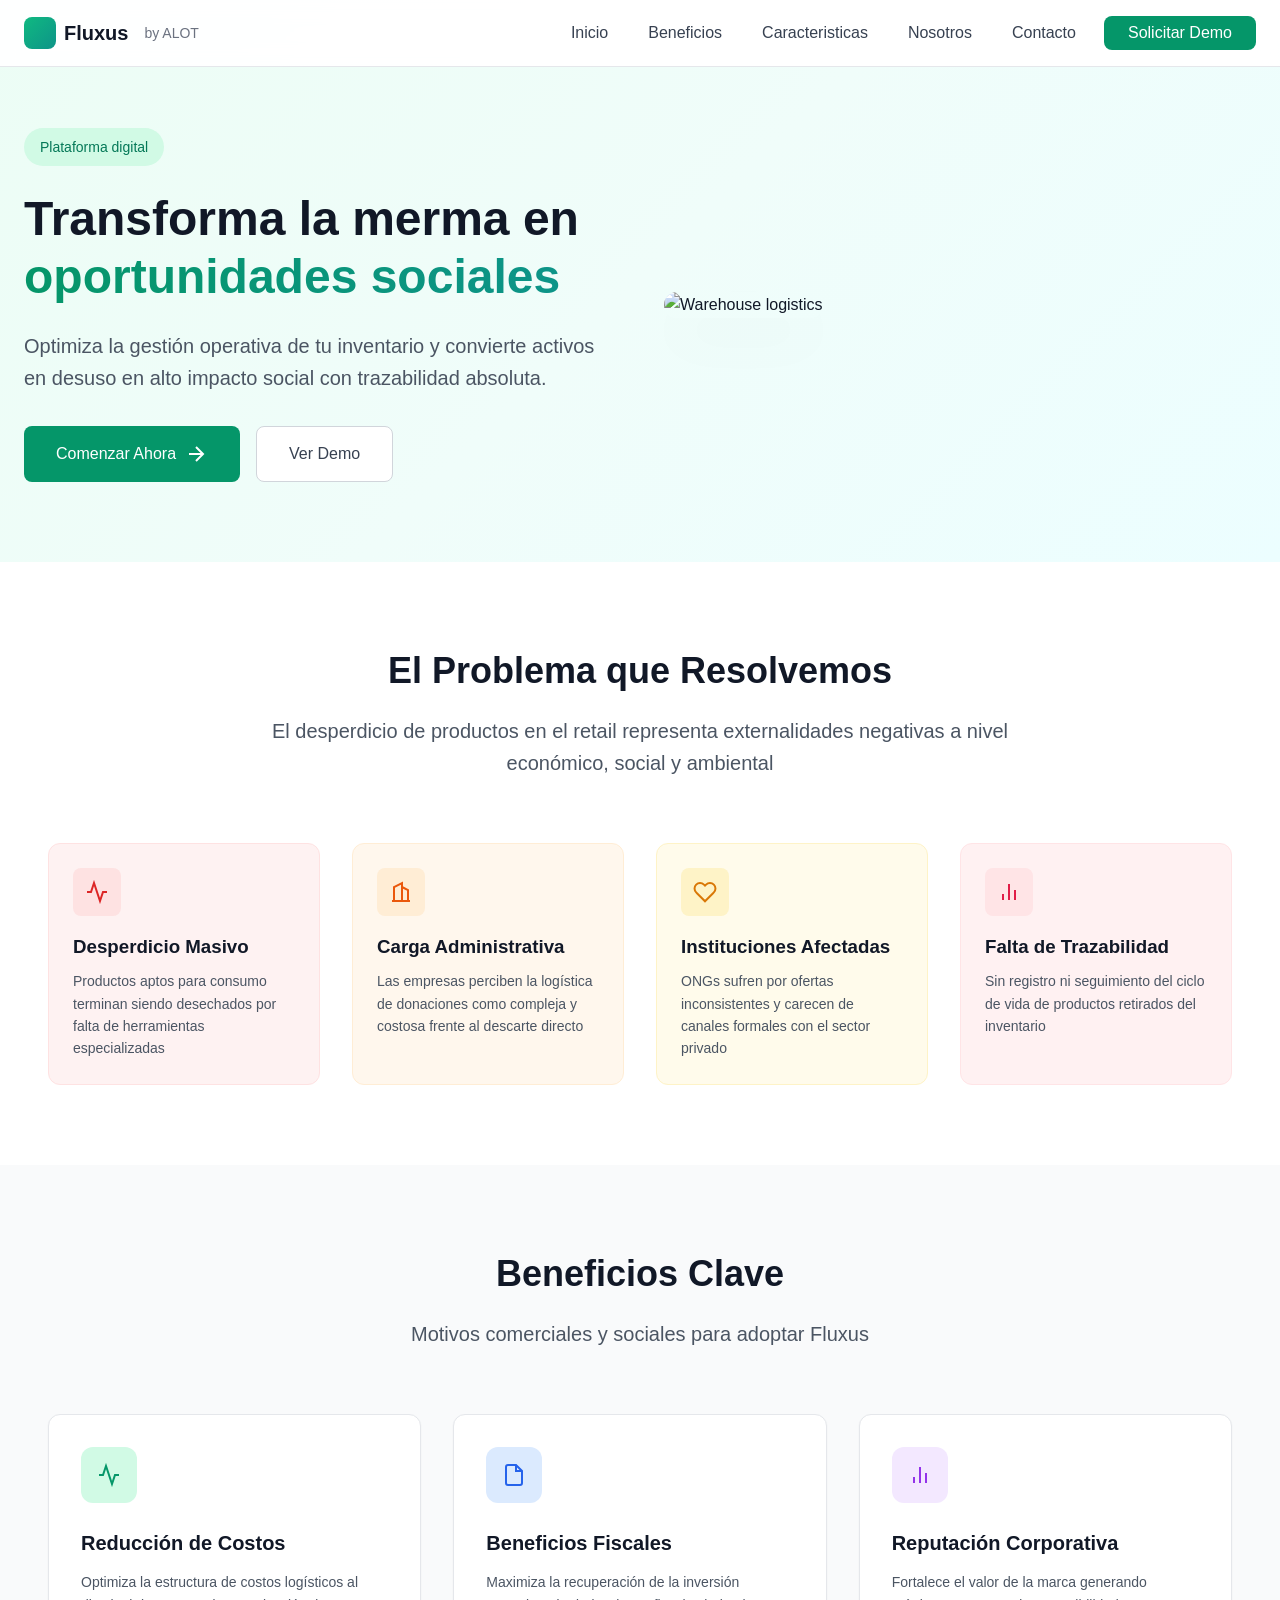
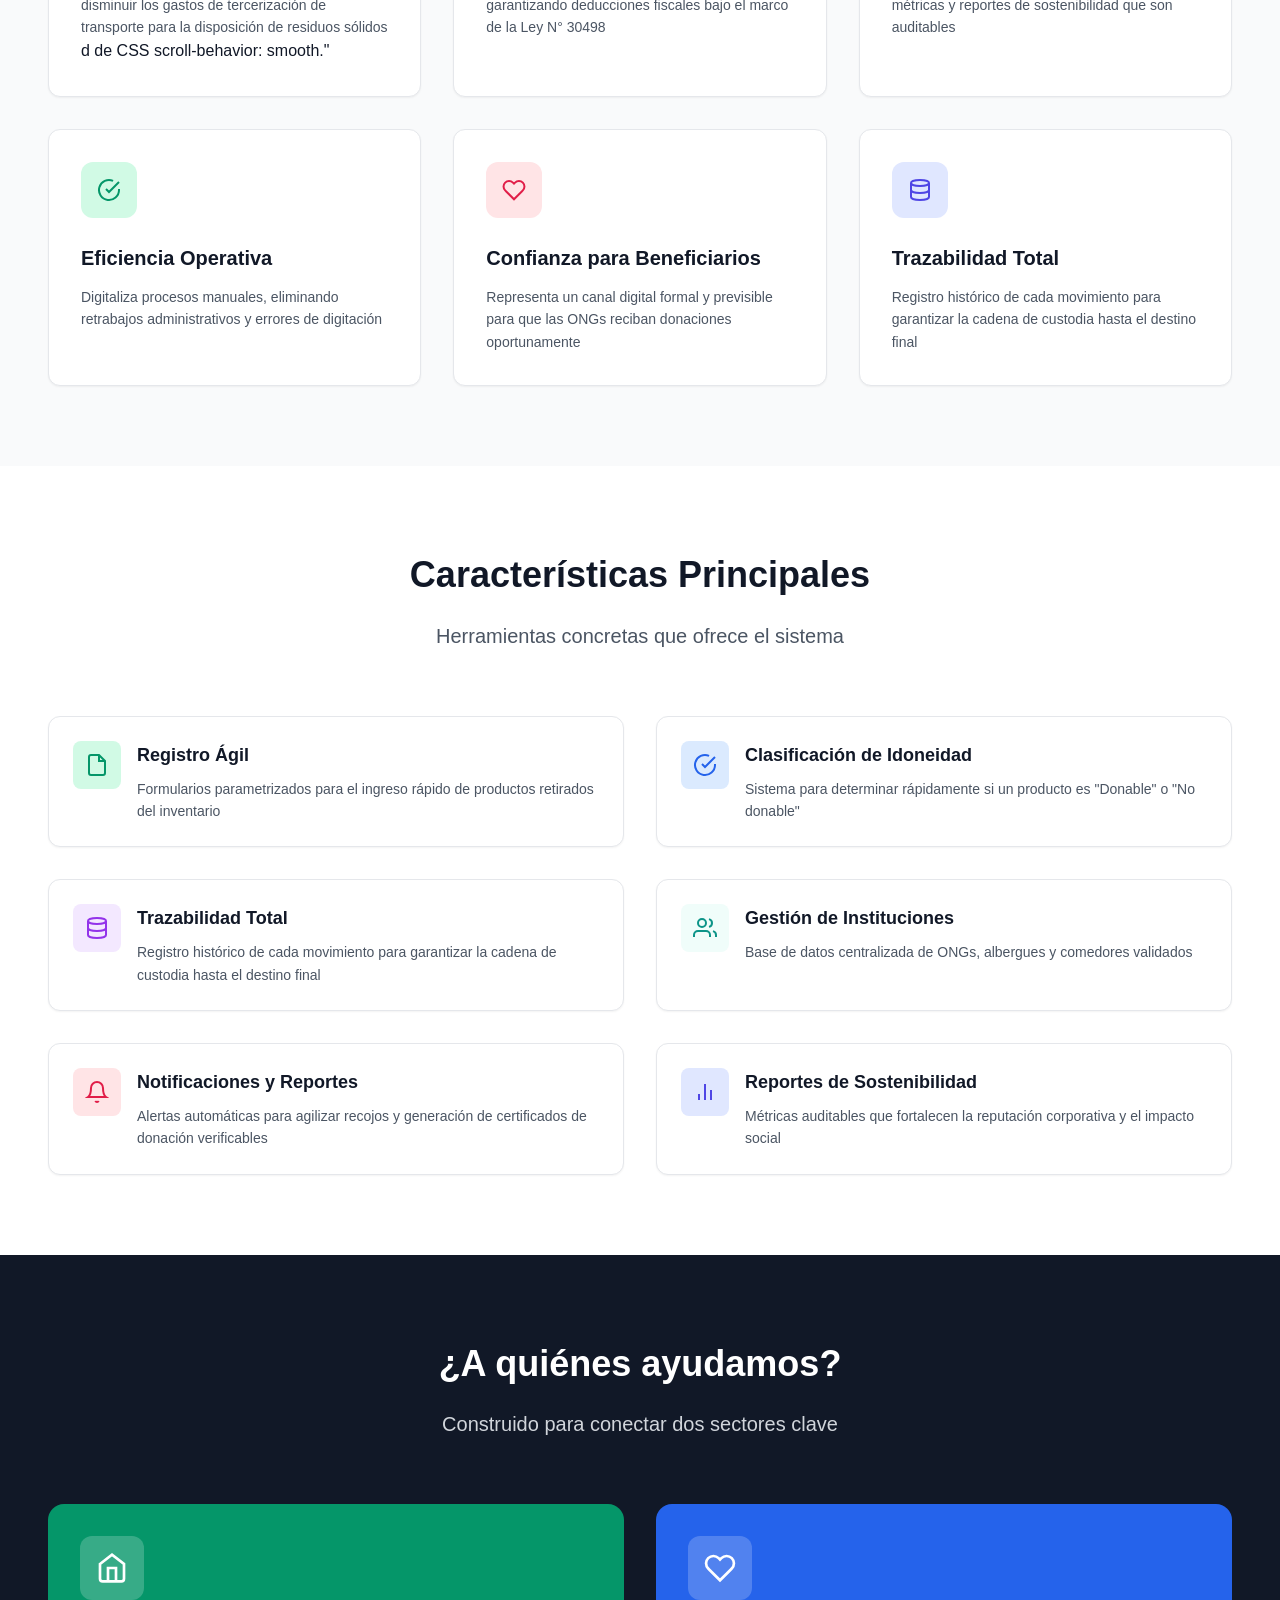
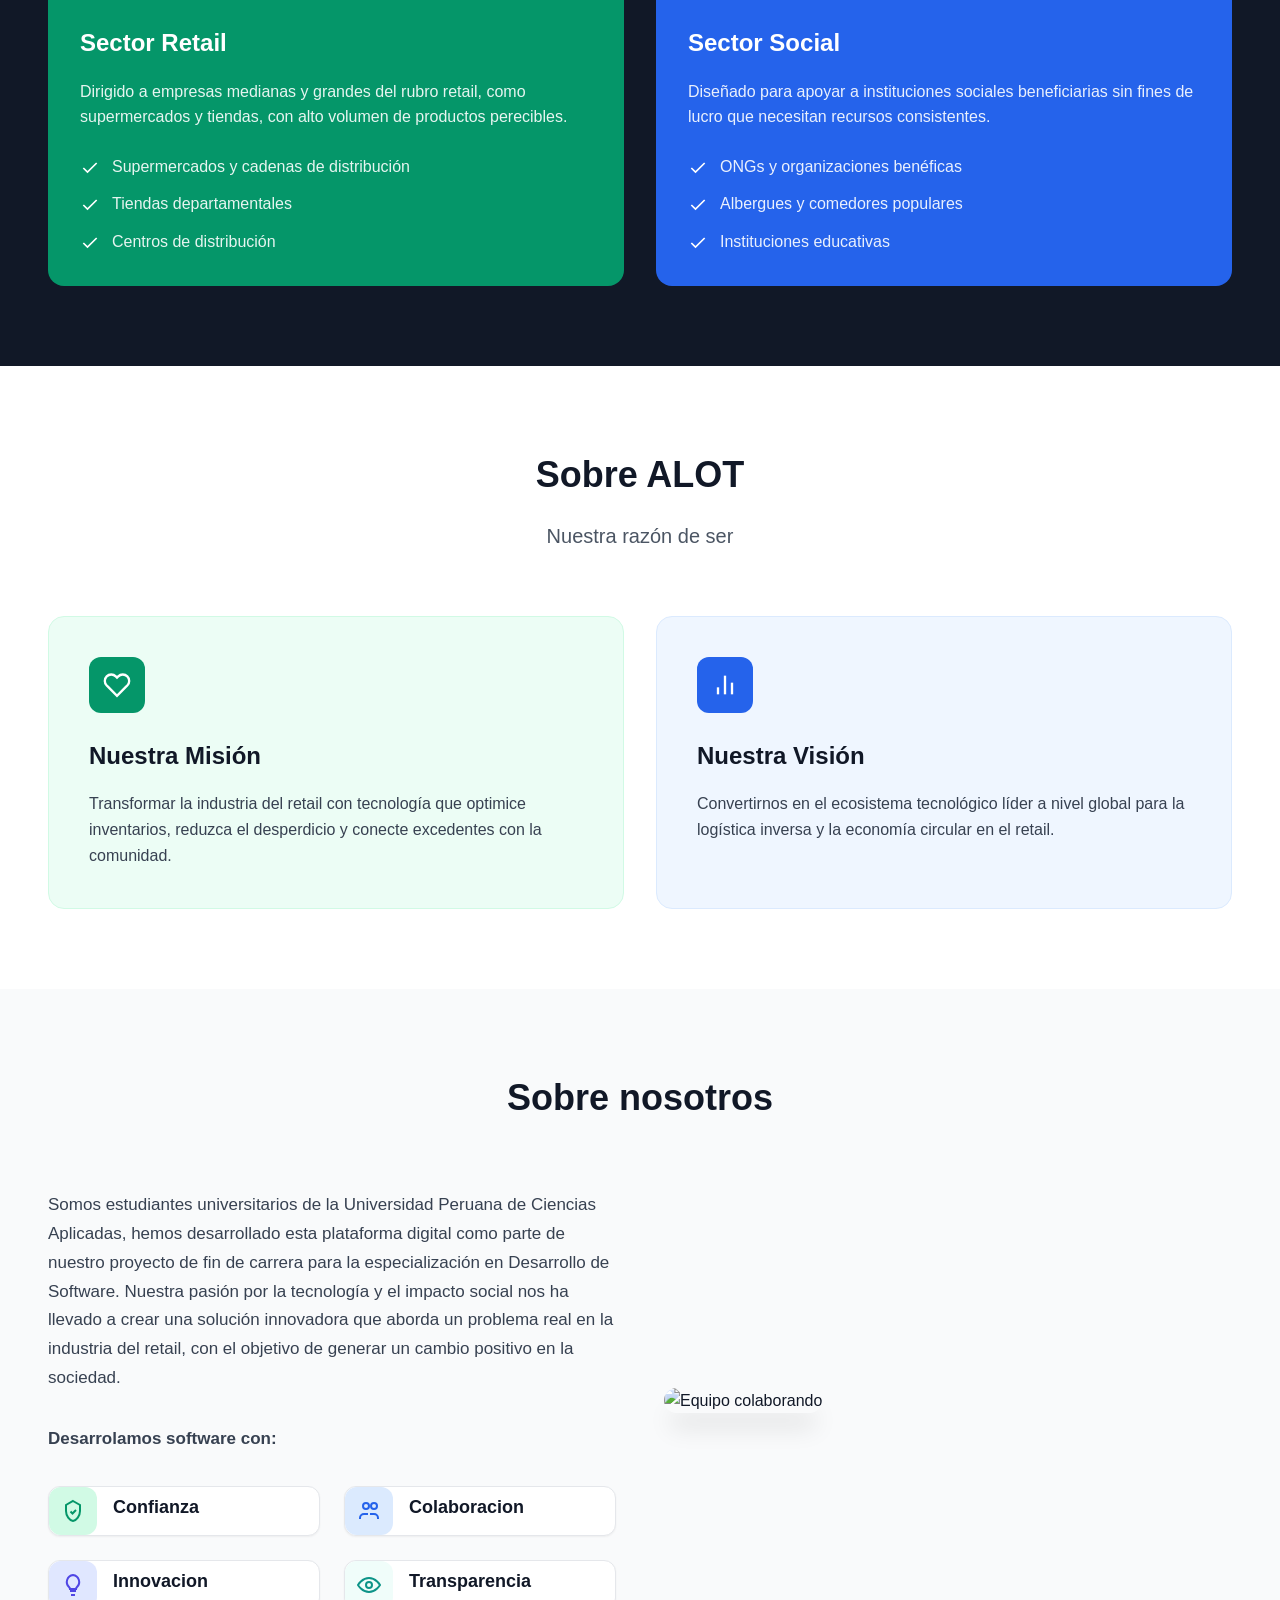
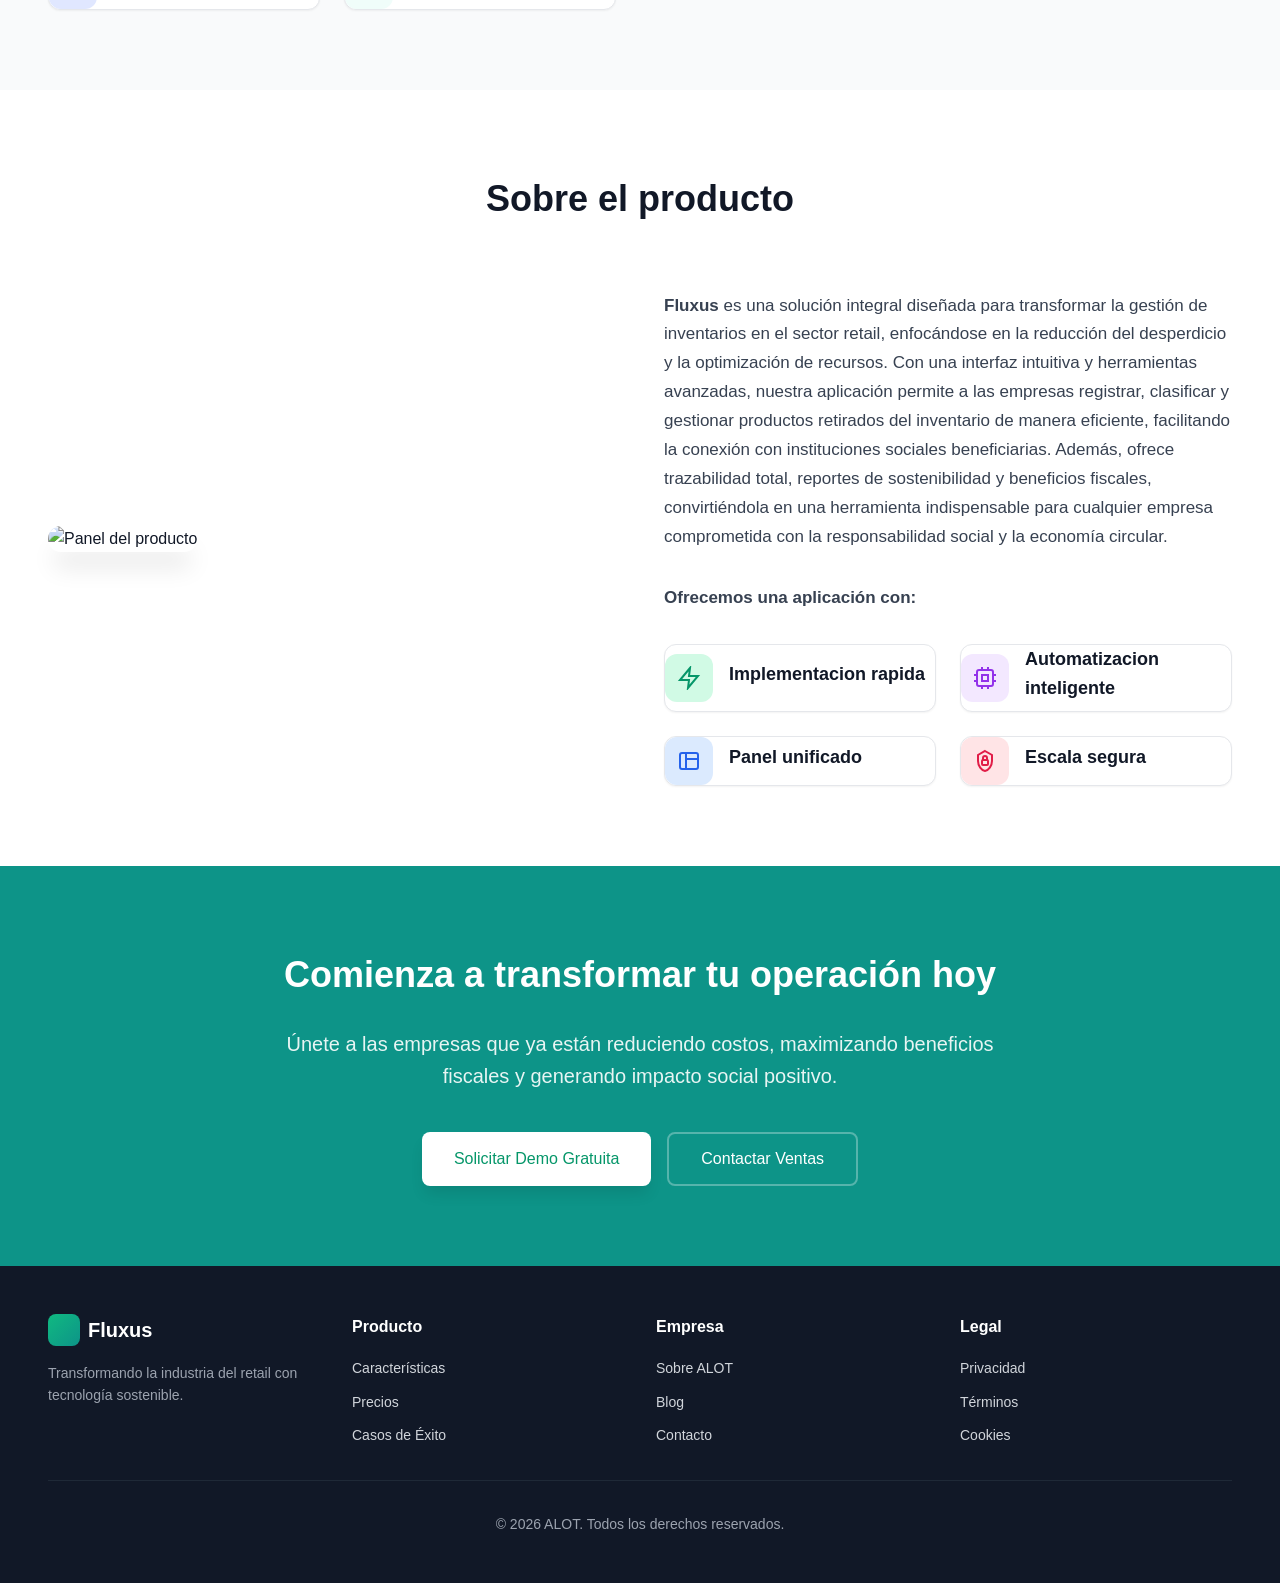
==== index.html @ e5fb55da "Update: Navigation bar" ====
<!DOCTYPE html>
<html lang="es">
<head>
    <meta charset="UTF-8">
    <meta name="viewport" content="width=device-width, initial-scale=1.0">
    <title>Fluxus - Plataforma Digital | ALOT</title>
    <meta name="description" content="Transforma la merma de inventario en oportunidades de alto impacto social con trazabilidad absoluta">
    <link rel="stylesheet" href="styles.css">
</head>
<body>
    <header class="header">
        <nav class="nav-container">
            <div class="nav-logo">
                <div class="logo-icon"></div>
                <span class="logo-text">Fluxus</span>
                <span class="logo-subtext">by ALOT</span>
            </div>
            <div class="nav-actions">
                <ul class="nav-links">
                    <li><a href="#inicio">Inicio</a></li>
                    <li><a href="#beneficios">Beneficios</a></li>
                    <li><a href="#caracteristicas">Caracteristicas</a></li>
                    <li><a href="#alot">Nosotros</a></li>
                    <li><a href="#contacto">Contacto</a></li>
                </ul>
                <button class="btn btn-primary" onclick="handleCTAClick('header-demo')">Solicitar Demo</button>
            </div>
        </nav>
    </header>

    <section class="hero" id="inicio">
        <div class="container hero-grid">
            <div class="hero-content">
                <div class="hero-badge">Plataforma digital</div>
                <h1 class="hero-title">
                    Transforma la merma en
                    <span class="gradient-text">oportunidades sociales</span>
                </h1>
                <p class="hero-description">
                    Optimiza la gestión operativa de tu inventario y convierte activos en desuso en alto impacto social con trazabilidad absoluta.
                </p>
                <div class="hero-buttons">
                    <button class="btn btn-primary btn-large" onclick="handleCTAClick('hero-start')">
                        Comenzar Ahora
                        <svg class="icon" viewBox="0 0 24 24" fill="none" stroke="currentColor" stroke-width="2">
                            <path d="M5 12h14M12 5l7 7-7 7"/>
                        </svg>
                    </button>
                    <button class="btn btn-secondary btn-large" onclick="handleCTAClick('hero-demo')">Ver Demo</button>
                </div>
            </div>
            <div class="hero-image fade-in">
                <img src="https://images.unsplash.com/photo-1724709162875-fe100dd0e04b?crop=entropy&cs=tinysrgb&fit=max&fm=jpg&w=800"
                     alt="Warehouse logistics"
                     class="image-rounded">
            </div>
        </div>
    </section>

    <section class="section bg-white" id="problema">
        <div class="container">
            <div class="section-header">
                <h2 class="section-title">El Problema que Resolvemos</h2>
                <p class="section-subtitle">
                    El desperdicio de productos en el retail representa externalidades negativas a nivel económico, social y ambiental
                </p>
            </div>

            <div class="grid grid-4">
                <div class="card card-problem problem-red">
                    <div class="card-icon icon-red">
                        <svg class="icon" viewBox="0 0 24 24" fill="none" stroke="currentColor" stroke-width="2">
                            <path d="M22 12h-4l-3 9L9 3l-3 9H2"/>
                        </svg>
                    </div>
                    <h3 class="card-title">Desperdicio Masivo</h3>
                    <p class="card-text">
                        Productos aptos para consumo terminan siendo desechados por falta de herramientas especializadas
                    </p>
                </div>

                <div class="card card-problem problem-orange">
                    <div class="card-icon icon-orange">
                        <svg class="icon" viewBox="0 0 24 24" fill="none" stroke="currentColor" stroke-width="2">
                            <path d="M3 21h18M5 21V7l8-4v18M19 21V10l-6-3"/>
                        </svg>
                    </div>
                    <h3 class="card-title">Carga Administrativa</h3>
                    <p class="card-text">
                        Las empresas perciben la logística de donaciones como compleja y costosa frente al descarte directo
                    </p>
                </div>

                <div class="card card-problem problem-amber">
                    <div class="card-icon icon-amber">
                        <svg class="icon" viewBox="0 0 24 24" fill="none" stroke="currentColor" stroke-width="2">
                            <path d="M20.84 4.61a5.5 5.5 0 0 0-7.78 0L12 5.67l-1.06-1.06a5.5 5.5 0 0 0-7.78 7.78l1.06 1.06L12 21.23l7.78-7.78 1.06-1.06a5.5 5.5 0 0 0 0-7.78z"/>
                        </svg>
                    </div>
                    <h3 class="card-title">Instituciones Afectadas</h3>
                    <p class="card-text">
                        ONGs sufren por ofertas inconsistentes y carecen de canales formales con el sector privado
                    </p>
                </div>

                <div class="card card-problem problem-rose">
                    <div class="card-icon icon-rose">
                        <svg class="icon" viewBox="0 0 24 24" fill="none" stroke="currentColor" stroke-width="2">
                            <path d="M18 20V10M12 20V4M6 20v-6"/>
                        </svg>
                    </div>
                    <h3 class="card-title">Falta de Trazabilidad</h3>
                    <p class="card-text">
                        Sin registro ni seguimiento del ciclo de vida de productos retirados del inventario
                    </p>
                </div>
            </div>
        </div>
    </section>

    <section class="section bg-gray" id="beneficios">
        <div class="container">
            <div class="section-header">
                <h2 class="section-title">Beneficios Clave</h2>
                <p class="section-subtitle">Motivos comerciales y sociales para adoptar Fluxus</p>
            </div>

            <div class="grid grid-3">
                <div class="card card-benefit">
                    <div class="card-icon-large icon-emerald">
                        <svg class="icon" viewBox="0 0 24 24" fill="none" stroke="currentColor" stroke-width="2">
                            <path d="M22 12h-4l-3 9L9 3l-3 9H2"/>
                        </svg>
                    </div>
                    <h3 class="card-title-large">Reducción de Costos</h3>
                    <p class="card-text">
                        Optimiza la estructura de costos logísticos al disminuir los gastos de tercerización de transporte para la disposición de residuos sólidos
                    </p>d de CSS scroll-behavior: smooth."
                </div>

                <div class="card card-benefit">
                    <div class="card-icon-large icon-blue">
                        <svg class="icon" viewBox="0 0 24 24" fill="none" stroke="currentColor" stroke-width="2">
                            <path d="M14 2H6a2 2 0 0 0-2 2v16a2 2 0 0 0 2 2h12a2 2 0 0 0 2-2V8z"/>
                            <polyline points="14 2 14 8 20 8"/>
                        </svg>
                    </div>
                    <h3 class="card-title-large">Beneficios Fiscales</h3>
                    <p class="card-text">
                        Maximiza la recuperación de la inversión garantizando deducciones fiscales bajo el marco de la Ley N° 30498
                    </p>
                </div>

                <div class="card card-benefit">
                    <div class="card-icon-large icon-purple">
                        <svg class="icon" viewBox="0 0 24 24" fill="none" stroke="currentColor" stroke-width="2">
                            <path d="M18 20V10M12 20V4M6 20v-6"/>
                        </svg>
                    </div>
                    <h3 class="card-title-large">Reputación Corporativa</h3>
                    <p class="card-text">
                        Fortalece el valor de la marca generando métricas y reportes de sostenibilidad que son auditables
                    </p>
                </div>

                <div class="card card-benefit">
                    <div class="card-icon-large icon-emerald">
                        <svg class="icon" viewBox="0 0 24 24" fill="none" stroke="currentColor" stroke-width="2">
                            <path d="M22 11.08V12a10 10 0 1 1-5.93-9.14"/>
                            <polyline points="22 4 12 14.01 9 11.01"/>
                        </svg>
                    </div>
                    <h3 class="card-title-large">Eficiencia Operativa</h3>
                    <p class="card-text">
                        Digitaliza procesos manuales, eliminando retrabajos administrativos y errores de digitación
                    </p>
                </div>

                <div class="card card-benefit">
                    <div class="card-icon-large icon-rose">
                        <svg class="icon" viewBox="0 0 24 24" fill="none" stroke="currentColor" stroke-width="2">
                            <path d="M20.84 4.61a5.5 5.5 0 0 0-7.78 0L12 5.67l-1.06-1.06a5.5 5.5 0 0 0-7.78 7.78l1.06 1.06L12 21.23l7.78-7.78 1.06-1.06a5.5 5.5 0 0 0 0-7.78z"/>
                        </svg>
                    </div>
                    <h3 class="card-title-large">Confianza para Beneficiarios</h3>
                    <p class="card-text">
                        Representa un canal digital formal y previsible para que las ONGs reciban donaciones oportunamente
                    </p>
                </div>

                <div class="card card-benefit">
                    <div class="card-icon-large icon-indigo">
                        <svg class="icon" viewBox="0 0 24 24" fill="none" stroke="currentColor" stroke-width="2">
                            <ellipse cx="12" cy="5" rx="9" ry="3"/>
                            <path d="M21 12c0 1.66-4 3-9 3s-9-1.34-9-3"/>
                            <path d="M3 5v14c0 1.66 4 3 9 3s9-1.34 9-3V5"/>
                        </svg>
                    </div>
                    <h3 class="card-title-large">Trazabilidad Total</h3>
                    <p class="card-text">
                        Registro histórico de cada movimiento para garantizar la cadena de custodia hasta el destino final
                    </p>
                </div>
            </div>
        </div>
    </section>

    <section class="section bg-white" id="caracteristicas">
        <div class="container">
            <div class="section-header">
                <h2 class="section-title">Características Principales</h2>
                <p class="section-subtitle">Herramientas concretas que ofrece el sistema</p>
            </div>

            <div class="grid grid-2">
                <div class="feature-card">
                    <div class="feature-icon icon-emerald">
                        <svg class="icon" viewBox="0 0 24 24" fill="none" stroke="currentColor" stroke-width="2">
                            <path d="M14 2H6a2 2 0 0 0-2 2v16a2 2 0 0 0 2 2h12a2 2 0 0 0 2-2V8z"/>
                            <polyline points="14 2 14 8 20 8"/>
                        </svg>
                    </div>
                    <div>
                        <h3 class="feature-title">Registro Ágil</h3>
                        <p class="feature-text">Formularios parametrizados para el ingreso rápido de productos retirados del inventario</p>
                    </div>
                </div>

                <div class="feature-card">
                    <div class="feature-icon icon-blue">
                        <svg class="icon" viewBox="0 0 24 24" fill="none" stroke="currentColor" stroke-width="2">
                            <path d="M22 11.08V12a10 10 0 1 1-5.93-9.14"/>
                            <polyline points="22 4 12 14.01 9 11.01"/>
                        </svg>
                    </div>
                    <div>
                        <h3 class="feature-title">Clasificación de Idoneidad</h3>
                        <p class="feature-text">Sistema para determinar rápidamente si un producto es "Donable" o "No donable"</p>
                    </div>
                </div>

                <div class="feature-card">
                    <div class="feature-icon icon-purple">
                        <svg class="icon" viewBox="0 0 24 24" fill="none" stroke="currentColor" stroke-width="2">
                            <ellipse cx="12" cy="5" rx="9" ry="3"/>
                            <path d="M21 12c0 1.66-4 3-9 3s-9-1.34-9-3"/>
                            <path d="M3 5v14c0 1.66 4 3 9 3s9-1.34 9-3V5"/>
                        </svg>
                    </div>
                    <div>
                        <h3 class="feature-title">Trazabilidad Total</h3>
                        <p class="feature-text">Registro histórico de cada movimiento para garantizar la cadena de custodia hasta el destino final</p>
                    </div>
                </div>

                <div class="feature-card">
                    <div class="feature-icon icon-teal">
                        <svg class="icon" viewBox="0 0 24 24" fill="none" stroke="currentColor" stroke-width="2">
                            <path d="M17 21v-2a4 4 0 0 0-4-4H5a4 4 0 0 0-4 4v2"></path>
                            <circle cx="9" cy="7" r="4"></circle>
                            <path d="M23 21v-2a4 4 0 0 0-3-3.87"></path>
                            <path d="M16 3.13a4 4 0 0 1 0 7.75"></path>
                        </svg>
                    </div>
                    <div>
                        <h3 class="feature-title">Gestión de Instituciones</h3>
                        <p class="feature-text">Base de datos centralizada de ONGs, albergues y comedores validados</p>
                    </div>
                </div>

                <div class="feature-card">
                    <div class="feature-icon icon-rose">
                        <svg class="icon" viewBox="0 0 24 24" fill="none" stroke="currentColor" stroke-width="2">
                            <path d="M18 8A6 6 0 0 0 6 8c0 7-3 9-3 9h18s-3-2-3-9"></path>
                            <path d="M13.73 21a2 2 0 0 1-3.46 0"></path>
                        </svg>
                    </div>
                    <div>
                        <h3 class="feature-title">Notificaciones y Reportes</h3>
                        <p class="feature-text">Alertas automáticas para agilizar recojos y generación de certificados de donación verificables</p>
                    </div>
                </div>

                <div class="feature-card">
                    <div class="feature-icon icon-indigo">
                        <svg class="icon" viewBox="0 0 24 24" fill="none" stroke="currentColor" stroke-width="2">
                            <line x1="18" y1="20" x2="18" y2="10"></line>
                            <line x1="12" y1="20" x2="12" y2="4"></line>
                            <line x1="6" y1="20" x2="6" y2="14"></line>
                        </svg>
                    </div>
                    <div>
                        <h3 class="feature-title">Reportes de Sostenibilidad</h3>
                        <p class="feature-text">Métricas auditables que fortalecen la reputación corporativa y el impacto social</p>
                    </div>
                </div>
            </div>
        </div>
    </section>

    <section class="section bg-dark" id="ayudamos">
        <div class="container">
            <div class="section-header">
                <h2 class="section-title text-white">¿A quiénes ayudamos?</h2>
                <p class="section-subtitle text-light">Construido para conectar dos sectores clave</p>
            </div>

            <div class="grid grid-2">
                <div class="target-card target-emerald">
                    <div class="target-icon">
                        <svg class="icon" viewBox="0 0 24 24" fill="none" stroke="currentColor" stroke-width="2">
                            <path d="M3 9l9-7 9 7v11a2 2 0 0 1-2 2H5a2 2 0 0 1-2-2z"></path>
                            <polyline points="9 22 9 12 15 12 15 22"></polyline>
                        </svg>
                    </div>
                    <h3 class="target-title">Sector Retail</h3>
                    <p class="target-description">Dirigido a empresas medianas y grandes del rubro retail, como supermercados y tiendas, con alto volumen de productos perecibles.</p>
                    <ul class="target-list">
                        <li>
                            <svg class="icon icon-small" viewBox="0 0 24 24" fill="none" stroke="currentColor" stroke-width="2"><polyline points="20 6 9 17 4 12"></polyline></svg>
                            Supermercados y cadenas de distribución
                        </li>
                        <li>
                            <svg class="icon icon-small" viewBox="0 0 24 24" fill="none" stroke="currentColor" stroke-width="2"><polyline points="20 6 9 17 4 12"></polyline></svg>
                            Tiendas departamentales
                        </li>
                        <li>
                            <svg class="icon icon-small" viewBox="0 0 24 24" fill="none" stroke="currentColor" stroke-width="2"><polyline points="20 6 9 17 4 12"></polyline></svg>
                            Centros de distribución
                        </li>
                    </ul>
                </div>

                <div class="target-card target-blue">
                    <div class="target-icon">
                        <svg class="icon" viewBox="0 0 24 24" fill="none" stroke="currentColor" stroke-width="2">
                            <path d="M20.84 4.61a5.5 5.5 0 0 0-7.78 0L12 5.67l-1.06-1.06a5.5 5.5 0 0 0-7.78 7.78l1.06 1.06L12 21.23l7.78-7.78 1.06-1.06a5.5 5.5 0 0 0 0-7.78z"></path>
                        </svg>
                    </div>
                    <h3 class="target-title">Sector Social</h3>
                    <p class="target-description">Diseñado para apoyar a instituciones sociales beneficiarias sin fines de lucro que necesitan recursos consistentes.</p>
                    <ul class="target-list">
                        <li>
                            <svg class="icon icon-small" viewBox="0 0 24 24" fill="none" stroke="currentColor" stroke-width="2"><polyline points="20 6 9 17 4 12"></polyline></svg>
                            ONGs y organizaciones benéficas
                        </li>
                        <li>
                            <svg class="icon icon-small" viewBox="0 0 24 24" fill="none" stroke="currentColor" stroke-width="2"><polyline points="20 6 9 17 4 12"></polyline></svg>
                            Albergues y comedores populares
                        </li>
                        <li>
                            <svg class="icon icon-small" viewBox="0 0 24 24" fill="none" stroke="currentColor" stroke-width="2"><polyline points="20 6 9 17 4 12"></polyline></svg>
                            Instituciones educativas
                        </li>
                    </ul>
                </div>
            </div>
        </div>
    </section>

    <section class="section bg-white" id="alot">
        <div class="container">
            <div class="section-header">
                <h2 class="section-title">Sobre ALOT</h2>
                <p class="section-subtitle">Nuestra razón de ser</p>
            </div>

            <div class="grid grid-2">
                <div class="about-card about-emerald">
                    <div class="about-icon icon-emerald">
                        <svg class="icon" viewBox="0 0 24 24" fill="none" stroke="currentColor" stroke-width="2">
                            <path d="M20.84 4.61a5.5 5.5 0 0 0-7.78 0L12 5.67l-1.06-1.06a5.5 5.5 0 0 0-7.78 7.78l1.06 1.06L12 21.23l7.78-7.78 1.06-1.06a5.5 5.5 0 0 0 0-7.78z"></path>
                        </svg>
                    </div>
                    <h3 class="about-title">Nuestra Misión</h3>
                    <p class="about-text">Transformar la industria del retail con tecnología que optimice inventarios, reduzca el desperdicio y conecte excedentes con la comunidad.</p>
                </div>

                <div class="about-card about-blue">
                    <div class="about-icon icon-blue">
                        <svg class="icon" viewBox="0 0 24 24" fill="none" stroke="currentColor" stroke-width="2">
                            <line x1="18" y1="20" x2="18" y2="10"></line>
                            <line x1="12" y1="20" x2="12" y2="4"></line>
                            <line x1="6" y1="20" x2="6" y2="14"></line>
                        </svg>
                    </div>
                    <h3 class="about-title">Nuestra Visión</h3>
                    <p class="about-text">Convertirnos en el ecosistema tecnológico líder a nivel global para la logística inversa y la economía circular en el retail.</p>
                </div>
            </div>
        </div>
    </section>

    <section class="section bg-gray" id="nosotros">
        <div class="container">
            <div class="section-header">
                <h2 class="section-title">Sobre nosotros</h2>

            </div>

            <div class="split-grid">
                <div class="split-content">
                <p class="split-text">
                    Somos estudiantes universitarios de la Universidad Peruana de Ciencias Aplicadas,
                    hemos desarrollado esta plataforma digital como parte de nuestro proyecto de fin de carrera para la especialización en Desarrollo de Software. Nuestra pasión por la tecnología y el impacto social nos ha llevado a crear una solución innovadora que aborda un problema real en la industria del retail, con el objetivo de generar un cambio positivo en la sociedad.
                    
                </p>
                <p class="split-text b">Desarrolamos software con:</p>
                    <div class="info-grid">
                        <div class="info-card">
                            <div class="info-icon icon-emerald">
                                <svg class="icon" viewBox="0 0 24 24" fill="none" stroke="currentColor" stroke-width="2">
                                    <path d="M12 2l7 4v6c0 5-3.5 9.5-7 10-3.5-.5-7-5-7-10V6l7-4z"/>
                                    <path d="M9.5 12.5l2 2 3.5-3.5"/>
                                </svg>
                            </div>
                            <div>
                                <h3 class="info-title">Confianza</h3>
                            </div>
                        </div>

                        <div class="info-card">
                            <div class="info-icon icon-blue">
                                <svg class="icon" viewBox="0 0 24 24" fill="none" stroke="currentColor" stroke-width="2">
                                    <circle cx="9" cy="7" r="3"/>
                                    <circle cx="17" cy="7" r="3"/>
                                    <path d="M3 20v-1a4 4 0 0 1 4-4h4"/>
                                    <path d="M21 20v-1a4 4 0 0 0-4-4h-4"/>
                                </svg>
                            </div>
                            <div>
                                <h3 class="info-title">Colaboracion</h3>
                            </div>
                        </div>

                        <div class="info-card">
                            <div class="info-icon icon-indigo">
                                <svg class="icon" viewBox="0 0 24 24" fill="none" stroke="currentColor" stroke-width="2">
                                    <path d="M9 18h6"/>
                                    <path d="M10 22h4"/>
                                    <path d="M12 2a7 7 0 0 0-4 12c.7.7 1 1.4 1 2h6c0-.6.3-1.3 1-2a7 7 0 0 0-4-12z"/>
                                </svg>
                            </div>
                            <div>
                                <h3 class="info-title">Innovacion</h3>
                            </div>
                        </div>

                        <div class="info-card">
                            <div class="info-icon icon-teal">
                                <svg class="icon" viewBox="0 0 24 24" fill="none" stroke="currentColor" stroke-width="2">
                                    <path d="M1 12s4-7 11-7 11 7 11 7-4 7-11 7S1 12 1 12z"/>
                                    <circle cx="12" cy="12" r="3"/>
                                </svg>
                            </div>
                            <div>
                                <h3 class="info-title">Transparencia</h3>
                            </div>
                        </div>
                    </div>
                </div>
                <div class="split-image">
                    <img src="https://images.unsplash.com/photo-1485217988980-11786ced9454?crop=entropy&cs=tinysrgb&fit=max&fm=jpg&w=900"
                         alt="Equipo colaborando"
                         class="image-rounded">
                </div>
            </div>
        </div>
    </section>

    <section class="section bg-white" id="producto">
        <div class="container">
            <div class="section-header">
                <h2 class="section-title">Sobre el producto</h2>
            </div>

            <div class="split-grid reverse">
                <div class="split-image">
                    <img src="https://images.unsplash.com/photo-1553877522-43269d4ea984?crop=entropy&cs=tinysrgb&fit=max&fm=jpg&w=900"
                         alt="Panel del producto"
                         class="image-rounded">
                </div>
                <div class="split-content">
                    <p class="split-text">
                        <span class="b">Fluxus</span> es una solución integral diseñada para transformar la gestión de inventarios en el sector retail, enfocándose en la reducción del desperdicio y la optimización de recursos. Con una interfaz intuitiva y herramientas avanzadas, nuestra aplicación permite a las empresas registrar, clasificar y gestionar productos retirados del inventario de manera eficiente, facilitando la conexión con instituciones sociales beneficiarias. Además, ofrece trazabilidad total, reportes de sostenibilidad y beneficios fiscales, convirtiéndola en una herramienta indispensable para cualquier empresa comprometida con la responsabilidad social y la economía circular.
                    </p>
                    <p class="split-text b">Ofrecemos una aplicación con:</p>


                    <div class="info-grid">
                        <div class="info-card">
                            <div class="info-icon icon-emerald">
                                <svg class="icon" viewBox="0 0 24 24" fill="none" stroke="currentColor" stroke-width="2">
                                    <polygon points="13 2 3 14 12 14 11 22 21 10 12 10 13 2"/>
                                </svg>
                            </div>
                            <div>
                                <h3 class="info-title">Implementacion rapida</h3>
                            </div>
                        </div>

                        <div class="info-card">
                            <div class="info-icon icon-purple">
                                <svg class="icon" viewBox="0 0 24 24" fill="none" stroke="currentColor" stroke-width="2">
                                    <rect x="4" y="4" width="16" height="16" rx="2"/>
                                    <rect x="9" y="9" width="6" height="6"/>
                                    <path d="M9 1v3"/>
                                    <path d="M15 1v3"/>
                                    <path d="M9 20v3"/>
                                    <path d="M15 20v3"/>
                                    <path d="M1 9h3"/>
                                    <path d="M1 15h3"/>
                                    <path d="M20 9h3"/>
                                    <path d="M20 15h3"/>
                                </svg>
                            </div>
                            <div>
                                <h3 class="info-title">Automatizacion inteligente</h3>
                            </div>
                        </div>

                        <div class="info-card">
                            <div class="info-icon icon-blue">
                                <svg class="icon" viewBox="0 0 24 24" fill="none" stroke="currentColor" stroke-width="2">
                                    <rect x="3" y="4" width="18" height="16" rx="2"/>
                                    <path d="M9 4v16"/>
                                    <path d="M9 10h12"/>
                                </svg>
                            </div>
                            <div>
                                <h3 class="info-title">Panel unificado</h3>
                            </div>
                        </div>

                        <div class="info-card">
                            <div class="info-icon icon-rose">
                                <svg class="icon" viewBox="0 0 24 24" fill="none" stroke="currentColor" stroke-width="2">
                                    <path d="M12 2l7 4v6c0 5-3.5 9.5-7 10-3.5-.5-7-5-7-10V6l7-4z"/>
                                    <rect x="9" y="11" width="6" height="5" rx="1"/>
                                    <path d="M10 11V9a2 2 0 0 1 4 0v2"/>
                                </svg>
                            </div>
                            <div>
                                <h3 class="info-title">Escala segura</h3>
                            </div>
                        </div>
                    </div>
                </div>
            </div>
        </div>
    </section>

    <section class="cta" id="contacto">
        <div class="container cta-content">
            <h2 class="cta-title">Comienza a transformar tu operación hoy</h2>
            <p class="cta-description">
                Únete a las empresas que ya están reduciendo costos, maximizando beneficios fiscales y generando impacto social positivo.
            </p>
            <div class="cta-buttons">
                <button class="btn btn-white btn-large" onclick="handleCTAClick('cta-demo')">Solicitar Demo Gratuita</button>
                <button class="btn btn-outline btn-large" onclick="handleCTAClick('cta-sales')">Contactar Ventas</button>
            </div>
        </div>
    </section>

    <footer class="footer">
        <div class="container">
            <div class="footer-grid">
                <div class="footer-column">
                    <div class="footer-logo">
                        <div class="logo-icon"></div>
                        <span class="logo-text">Fluxus</span>
                    </div>
                    <p class="footer-description">
                        Transformando la industria del retail con tecnología sostenible.
                    </p>
                </div>

                <div class="footer-column">
                    <h4 class="footer-title">Producto</h4>
                    <ul class="footer-links">
                        <li><a href="#">Características</a></li>
                        <li><a href="#">Precios</a></li>
                        <li><a href="#">Casos de Éxito</a></li>
                    </ul>
                </div>

                <div class="footer-column">
                    <h4 class="footer-title">Empresa</h4>
                    <ul class="footer-links">
                        <li><a href="#">Sobre ALOT</a></li>
                        <li><a href="#">Blog</a></li>
                        <li><a href="#">Contacto</a></li>
                    </ul>
                </div>

                <div class="footer-column">
                    <h4 class="footer-title">Legal</h4>
                    <ul class="footer-links">
                        <li><a href="#">Privacidad</a></li>
                        <li><a href="#">Términos</a></li>
                        <li><a href="#">Cookies</a></li>
                    </ul>
                </div>
            </div>

            <div class="footer-bottom">
                <p>&copy; 2026 ALOT. Todos los derechos reservados.</p>
            </div>
        </div>
    </footer>

    <script src="script.js"></script>
</body>
</html>
---- styles.css ----
* {
    margin: 0;
    padding: 0;
    box-sizing: border-box;
}

:root {
    
    --emerald-50: #ecfdf5;
    --emerald-100: #d1fae5;
    --emerald-500: #10b981;
    --emerald-600: #059669;
    --emerald-700: #047857;
    
    --teal-50: #f0fdfa;
    --teal-600: #0d9488;
    --teal-700: #0f766e;
    
    --cyan-50: #ecfeff;
    
    
    --gray-50: #f9fafb;
    --gray-100: #f3f4f6;
    --gray-200: #e5e7eb;
    --gray-300: #d1d5db;
    --gray-400: #9ca3af;
    --gray-500: #6b7280;
    --gray-600: #4b5563;
    --gray-700: #374151;
    --gray-800: #1f2937;
    --gray-900: #111827;
    
    
    --red-50: #fef2f2;
    --red-100: #fee2e2;
    --red-600: #dc2626;
    
    --orange-50: #fff7ed;
    --orange-100: #ffedd5;
    --orange-600: #ea580c;
    
    --amber-50: #fffbeb;
    --amber-100: #fef3c7;
    --amber-600: #d97706;
    
    --rose-50: #fff1f2;
    --rose-100: #ffe4e6;
    --rose-600: #e11d48;
    
    
    --blue-50: #eff6ff;
    --blue-100: #dbeafe;
    --blue-600: #2563eb;
    
    --purple-100: #f3e8ff;
    --purple-600: #9333ea;
    
    --indigo-100: #e0e7ff;
    --indigo-600: #4f46e5;
    
    
    --spacing-1: 0.25rem;
    --spacing-2: 0.5rem;
    --spacing-3: 0.75rem;
    --spacing-4: 1rem;
    --spacing-6: 1.5rem;
    --spacing-8: 2rem;
    --spacing-12: 3rem;
    --spacing-16: 4rem;
    --spacing-20: 5rem;
    
    
    --shadow-sm: 0 1px 2px 0 rgb(0 0 0 / 0.05);
    --shadow-md: 0 4px 6px -1px rgb(0 0 0 / 0.1);
    --shadow-lg: 0 10px 15px -3px rgb(0 0 0 / 0.1);
    --shadow-xl: 0 20px 25px -5px rgb(0 0 0 / 0.1);
    --shadow-2xl: 0 25px 50px -12px rgb(0 0 0 / 0.25);
    
    
    --transition-all: all 0.3s ease;
}

html {
    scroll-behavior: smooth;
}

body {
    font-family: -apple-system, BlinkMacSystemFont, 'Segoe UI', 'Roboto', 'Oxygen', 'Ubuntu', 'Cantarell', sans-serif;
    line-height: 1.6;
    color: var(--gray-900);
    background: white;
}


.container {
    max-width: 1280px;
    margin: 0 auto;
    padding: 0 var(--spacing-6);
}


.header {
    position: fixed;
    top: 0;
    width: 100%;
    background: rgba(255, 255, 255, 0.95);
    backdrop-filter: blur(10px);
    border-bottom: 1px solid var(--gray-200);
    z-index: 50;
}

.nav-container {
    max-width: 1280px;
    margin: 0 auto;
    padding: var(--spacing-4) var(--spacing-6);
    display: flex;
    align-items: center;
    justify-content: space-between;
    gap: var(--spacing-6);
}

.nav-logo {
    display: flex;
    align-items: center;
    gap: var(--spacing-2);
}

.logo-icon {
    width: 2rem;
    height: 2rem;
    background: linear-gradient(135deg, var(--emerald-500), var(--teal-600));
    border-radius: 0.5rem;
}

.logo-text {
    font-size: 1.25rem;
    font-weight: 600;
    color: var(--gray-900);
}

.logo-subtext {
    font-size: 0.875rem;
    color: var(--gray-500);
    margin-left: var(--spacing-2);
}

.nav-actions {
    display: flex;
    align-items: center;
    gap: var(--spacing-4);
    margin-left: auto;
}

.nav-links {
    list-style: none;
    display: flex;
    align-items: center;
    gap: var(--spacing-4);
    flex-wrap: wrap;
    justify-content: flex-end;
}

.nav-links a {
    color: var(--gray-700);
    text-decoration: none;
    font-weight: 500;
    padding: var(--spacing-2) var(--spacing-3);
    border-radius: 9999px;
    transition: var(--transition-all);
}

.nav-links a:hover,
.nav-links a:focus-visible {
    color: var(--emerald-700);
    background: var(--emerald-50);
    outline: none;
}


.btn {
    padding: var(--spacing-2) var(--spacing-6);
    border: none;
    border-radius: 0.5rem;
    font-weight: 500;
    cursor: pointer;
    transition: var(--transition-all);
    display: inline-flex;
    align-items: center;
    gap: var(--spacing-2);
    font-size: 1rem;
}

.btn-primary {
    background: var(--emerald-600);
    color: white;
}

.btn-primary:hover {
    background: var(--emerald-700);
}

.btn-secondary {
    background: white;
    color: var(--gray-700);
    border: 1px solid var(--gray-300);
}

.btn-secondary:hover {
    background: var(--gray-50);
}

.btn-large {
    padding: var(--spacing-4) var(--spacing-8);
    font-size: 1rem;
}

.btn-white {
    background: white;
    color: var(--emerald-600);
    box-shadow: var(--shadow-lg);
}

.btn-white:hover {
    background: var(--emerald-50);
}

.btn-outline {
    background: transparent;
    color: white;
    border: 2px solid rgba(255, 255, 255, 0.3);
}

.btn-outline:hover {
    background: rgba(255,255,255,0.1);
}


.hero {
    padding-top: 8rem;
    padding-bottom: 5rem;
    background: linear-gradient(135deg, var(--emerald-50), var(--teal-50), var(--cyan-50));
}

.hero-grid {
    display: grid;
    grid-template-columns: 1fr;
    gap: var(--spacing-12);
    align-items: center;
}

.hero-badge {
    display: inline-block;
    padding: var(--spacing-2) var(--spacing-4);
    background: var(--emerald-100);
    color: var(--emerald-700);
    border-radius: 9999px;
    font-size: 0.875rem;
    margin-bottom: var(--spacing-6);
}

.hero-title {
    font-size: 3rem;
    font-weight: 700;
    line-height: 1.2;
    margin-bottom: var(--spacing-6);
    color: var(--gray-900);
}

.gradient-text {
    background: linear-gradient(to right, var(--emerald-600), var(--teal-600));
    -webkit-background-clip: text;
    -webkit-text-fill-color: transparent;
    background-clip: text;
}

.hero-description {
    font-size: 1.25rem;
    color: var(--gray-600);
    margin-bottom: var(--spacing-8);
}

.hero-buttons {
    display: flex;
    flex-wrap: wrap;
    gap: var(--spacing-4);
}

.hero-image img {
    border-radius: 1rem;
    box-shadow: var(--shadow-2xl);
    width: 100%;
    height: auto;
}

.image-rounded {
    border-radius: 1rem;
    box-shadow: var(--shadow-2xl);
    width: 100%;
    height: auto;
}


.section {
    padding: var(--spacing-20) var(--spacing-6);
    scroll-margin-top: 6rem;
}

.hero,
.cta {
    scroll-margin-top: 6rem;
}

.bg-white {
    background: white;
}

.bg-gray {
    background: var(--gray-50);
}

.bg-dark {
    background: var(--gray-900);
    color: white;
}

.section-header {
    text-align: center;
    margin-bottom: var(--spacing-16);
}

.section-title {
    font-size: 2.25rem;
    font-weight: 700;
    margin-bottom: var(--spacing-4);
    color: var(--gray-900);
}

.section-title.text-white {
    color: white;
}

.section-subtitle {
    font-size: 1.25rem;
    color: var(--gray-600);
    max-width: 48rem;
    margin: 0 auto;
}

.section-subtitle.text-light {
    color: var(--gray-300);
}


.grid {
    display: grid;
    gap: var(--spacing-8);
}

.grid-2 {
    grid-template-columns: 1fr;
}

.grid-3 {
    grid-template-columns: 1fr;
}

.grid-4 {
    grid-template-columns: 1fr;
}


.card {
    padding: var(--spacing-6);
    border-radius: 0.75rem;
    transition: var(--transition-all);
}

.card-problem {
    border: 1px solid;
}

.problem-red {
    background: var(--red-50);
    border-color: var(--red-100);
}

.problem-orange {
    background: var(--orange-50);
    border-color: var(--orange-100);
}

.problem-amber {
    background: var(--amber-50);
    border-color: var(--amber-100);
}

.problem-rose {
    background: var(--rose-50);
    border-color: var(--rose-100);
}

.card-benefit {
    background: white;
    border-radius: 0.75rem;
    box-shadow: var(--shadow-sm);
    padding: var(--spacing-8);
    border: 1px solid var(--gray-200); 
}

.card-benefit:hover {
    box-shadow: var(--shadow-md);
}

.card-icon {
    width: 3rem;
    height: 3rem;
    border-radius: 0.5rem;
    display: flex;
    align-items: center;
    justify-content: center;
    margin-bottom: var(--spacing-4);
}

.icon-red { background: var(--red-100); color: var(--red-600); }
.icon-orange { background: var(--orange-100); color: var(--orange-600); }
.icon-amber { background: var(--amber-100); color: var(--amber-600); }
.icon-rose { background: var(--rose-100); color: var(--rose-600); }

.card-icon-large {
    width: 3.5rem;
    height: 3.5rem;
    border-radius: 0.75rem;
    display: flex;
    align-items: center;
    justify-content: center;
    margin-bottom: var(--spacing-6);
}

.icon-emerald { background: var(--emerald-100); color: var(--emerald-600); }
.icon-blue { background: var(--blue-100); color: var(--blue-600); }
.icon-purple { background: var(--purple-100); color: var(--purple-600); }
.icon-teal { background: var(--teal-50); color: var(--teal-600); }
.icon-indigo { background: var(--indigo-100); color: var(--indigo-600); }

.card-title {
    font-weight: 600;
    color: var(--gray-900);
    margin-bottom: var(--spacing-2);
}

.card-title-large {
    font-size: 1.25rem;
    font-weight: 600;
    color: var(--gray-900);
    margin-bottom: var(--spacing-3);
}

.card-text {
    color: var(--gray-600);
    font-size: 0.875rem;
}


.icon {
    width: 1.5rem;
    height: 1.5rem;
}

.icon-small {
    width: 1.25rem;
    height: 1.25rem;
}


.feature-card {
    display: flex;
    align-items: flex-start;
    gap: var(--spacing-4);
    padding: var(--spacing-6);
    background: white;
    border: 1px solid var(--gray-200);
    border-radius: 0.75rem;
    box-shadow: var(--shadow-sm);
}

.feature-icon {
    width: 3rem;
    height: 3rem;
    border-radius: 0.5rem;
    display: flex;
    align-items: center;
    justify-content: center;
    flex-shrink: 0;
}

.feature-title {
    font-size: 1.125rem;
    font-weight: 600;
    color: var(--gray-900);
    margin-bottom: var(--spacing-2);
}

.feature-text {
    color: var(--gray-600);
    font-size: 0.875rem;
}


.target-card {
    padding: var(--spacing-8);
    border-radius: 1rem;
}

.target-emerald {
    background: var(--emerald-600);
}

.target-blue {
    background: var(--blue-600);
}

.target-icon {
    width: 4rem;
    height: 4rem;
    background: rgba(255, 255, 255, 0.2);
    border-radius: 0.75rem;
    display: flex;
    align-items: center;
    justify-content: center;
    margin-bottom: var(--spacing-6);
}

.target-icon .icon {
    width: 2rem;
    height: 2rem;
    color: white;
}

.target-title {
    font-size: 1.5rem;
    font-weight: 700;
    margin-bottom: var(--spacing-4);
    color: white;
}

.target-description {
    color: rgba(255, 255, 255, 0.9);
    margin-bottom: var(--spacing-6);
}

.target-list {
    list-style: none;
    display: flex;
    flex-direction: column;
    gap: var(--spacing-3);
}

.target-list li {
    display: flex;
    align-items: flex-start;
    gap: var(--spacing-3);
    color: rgba(255, 255, 255, 0.9);
}

.target-emerald .target-list .icon-small,
.target-blue .target-list .icon-small {
    color: rgba(255, 255, 255, 1);
    margin-top: 0.25rem;
}


.about-card {
    padding: 2.5rem;
    border-radius: 1rem;
    border: 1px solid;
}

.about-emerald {
    background: var(--emerald-50);
    border-color: var(--emerald-100);
}

.about-blue {
    background: var(--blue-50);
    border-color: var(--blue-100);
}

.about-icon {
    width: 3.5rem;
    height: 3.5rem;
    border-radius: 0.75rem;
    display: flex;
    align-items: center;
    justify-content: center;
    margin-bottom: var(--spacing-6);
}

.about-icon.icon-emerald { background: var(--emerald-600); }
.about-icon.icon-blue { background: var(--blue-600); }

.about-icon .icon {
    width: 1.75rem;
    height: 1.75rem;
    color: white;
}

.about-title {
    font-size: 1.5rem;
    font-weight: 700;
    color: var(--gray-900);
    margin-bottom: var(--spacing-4);
}

.about-text {
    font-size: 1rem;
    color: var(--gray-700);
    line-height: 1.6;
}


.split-grid {
    display: grid;
    grid-template-columns: 1fr;
    gap: var(--spacing-12);
    align-items: center;
}

.split-content {
    display: flex;
    flex-direction: column;
    gap: var(--spacing-8);
}

.split-text {
    font-size: 1.0625rem;
    color: var(--gray-700);
    line-height: 1.7;
}

.split-image img {
    width: 100%;
    height: auto;
    border-radius: 1rem;
    box-shadow: var(--shadow-xl);
}

.info-grid {
    display: grid;
    grid-template-columns: 1fr;
    gap: var(--spacing-6);
}

.info-card {
    display: flex;
    gap: var(--spacing-4);
    align-items: center;
    padding: var(--spacing-5);
    border-radius: 0.75rem;
    background: white;
    border: 1px solid var(--gray-200);
    box-shadow: var(--shadow-sm);
}

.info-icon {
    width: 3rem;
    height: 3rem;
    border-radius: 0.75rem;
    display: flex;
    align-items: center;
    justify-content: center;
    flex-shrink: 0;
}

.info-title {
    font-size: 1.125rem;
    font-weight: 600;
    color: var(--gray-900);
    margin-bottom: var(--spacing-2);
}

.info-text {
    color: var(--gray-600);
    font-size: 0.9375rem;
}


.cta {
    padding: var(--spacing-20) var(--spacing-6);
    background: var(--teal-600); 
}

.cta-content {
    text-align: center;
    color: white;
}

.cta-title {
    font-size: 2.25rem;
    font-weight: 700;
    margin-bottom: var(--spacing-6);
}

.cta-description {
    font-size: 1.25rem;
    color: rgba(255, 255, 255, 0.9);
    margin-bottom: 2.5rem;
    max-width: 48rem;
    margin-left: auto;
    margin-right: auto;
}

.cta-buttons {
    display: flex;
    flex-wrap: wrap;
    justify-content: center;
    gap: var(--spacing-4);
}


.footer {
    background: var(--gray-900);
    color: var(--gray-300);
    padding: var(--spacing-12) var(--spacing-6);
}

.footer-grid {
    display: grid;
    grid-template-columns: 1fr;
    gap: var(--spacing-8);
    margin-bottom: var(--spacing-8);
}

.footer-logo {
    display: flex;
    align-items: center;
    gap: var(--spacing-2);
    margin-bottom: var(--spacing-4);
}

.footer-logo .logo-text {
    color: white;
}

.footer-description {
    font-size: 0.875rem;
    color: var(--gray-400);
}

.footer-title {
    font-weight: 600;
    color: white;
    margin-bottom: var(--spacing-4);
}

.footer-links {
    list-style: none;
    display: flex;
    flex-direction: column;
    gap: var(--spacing-2);
}

.footer-links a {
    color: var(--gray-300);
    text-decoration: none;
    font-size: 0.875rem;
    transition: var(--transition-all);
}

.footer-links a:hover {
    color: var(--emerald-400);
}

.footer-bottom {
    border-top: 1px solid var(--gray-800);
    padding-top: var(--spacing-8);
    text-align: center;
    font-size: 0.875rem;
    color: var(--gray-400);
}

.b{
    font-weight: 700;
}


@keyframes fadeIn {
    from { opacity: 0; transform: translateY(20px); }
    to { opacity: 1; transform: translateY(0); }
}

.fade-in {
    animation: fadeIn 0.6s ease-out;
}

@media (min-width: 768px) {
    .grid-2, .grid-3, .grid-4 {
        grid-template-columns: repeat(2, 1fr);
    }
    .info-grid {
        grid-template-columns: repeat(2, 1fr);
    }
    .footer-grid {
        grid-template-columns: repeat(2, 1fr);
    }
}

@media (min-width: 1024px) {
    .hero-grid {
        grid-template-columns: repeat(2, 1fr);
    }
    .split-grid {
        grid-template-columns: repeat(2, 1fr);
    }
    .split-grid.reverse > .split-image {
        order: -1;
    }
    .grid-3 {
        grid-template-columns: repeat(3, 1fr);
    }
    .grid-4 {
        grid-template-columns: repeat(4, 1fr);
    }
    .footer-grid {
        grid-template-columns: repeat(4, 1fr);
    }
}
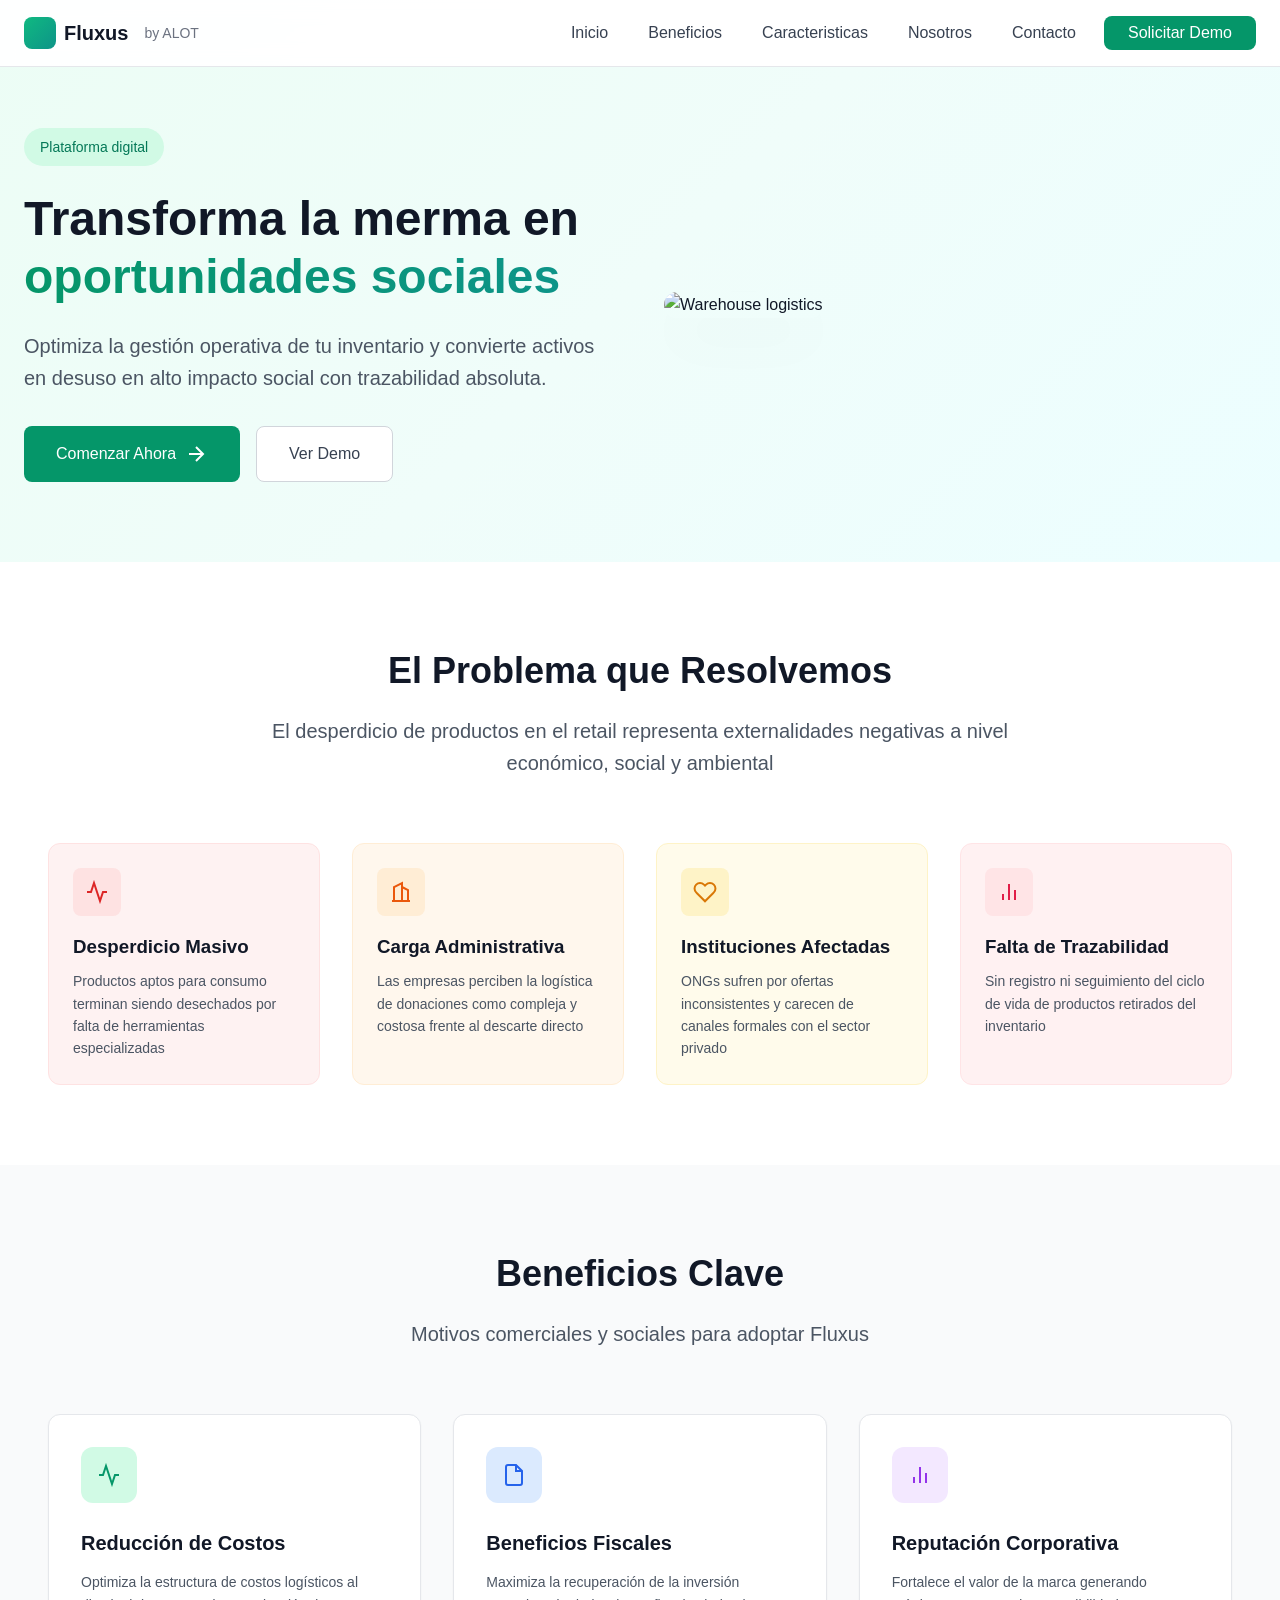
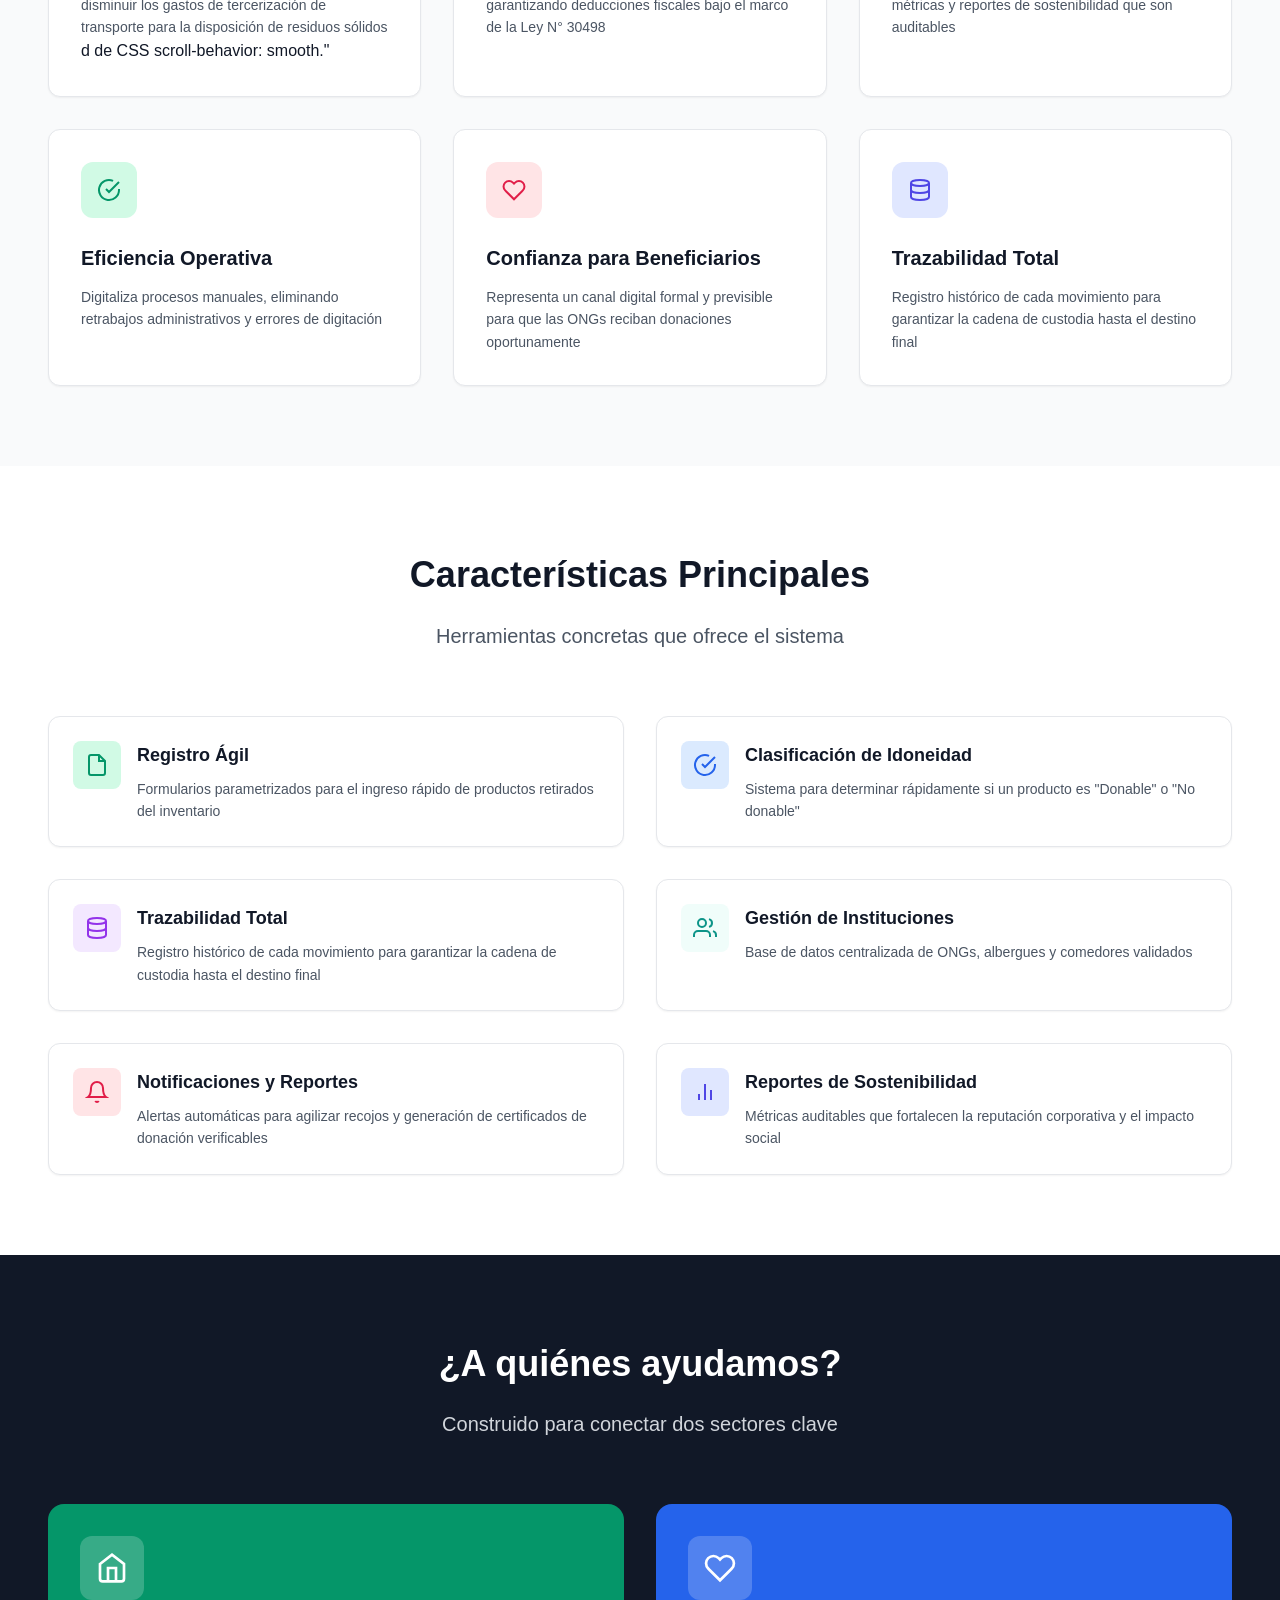
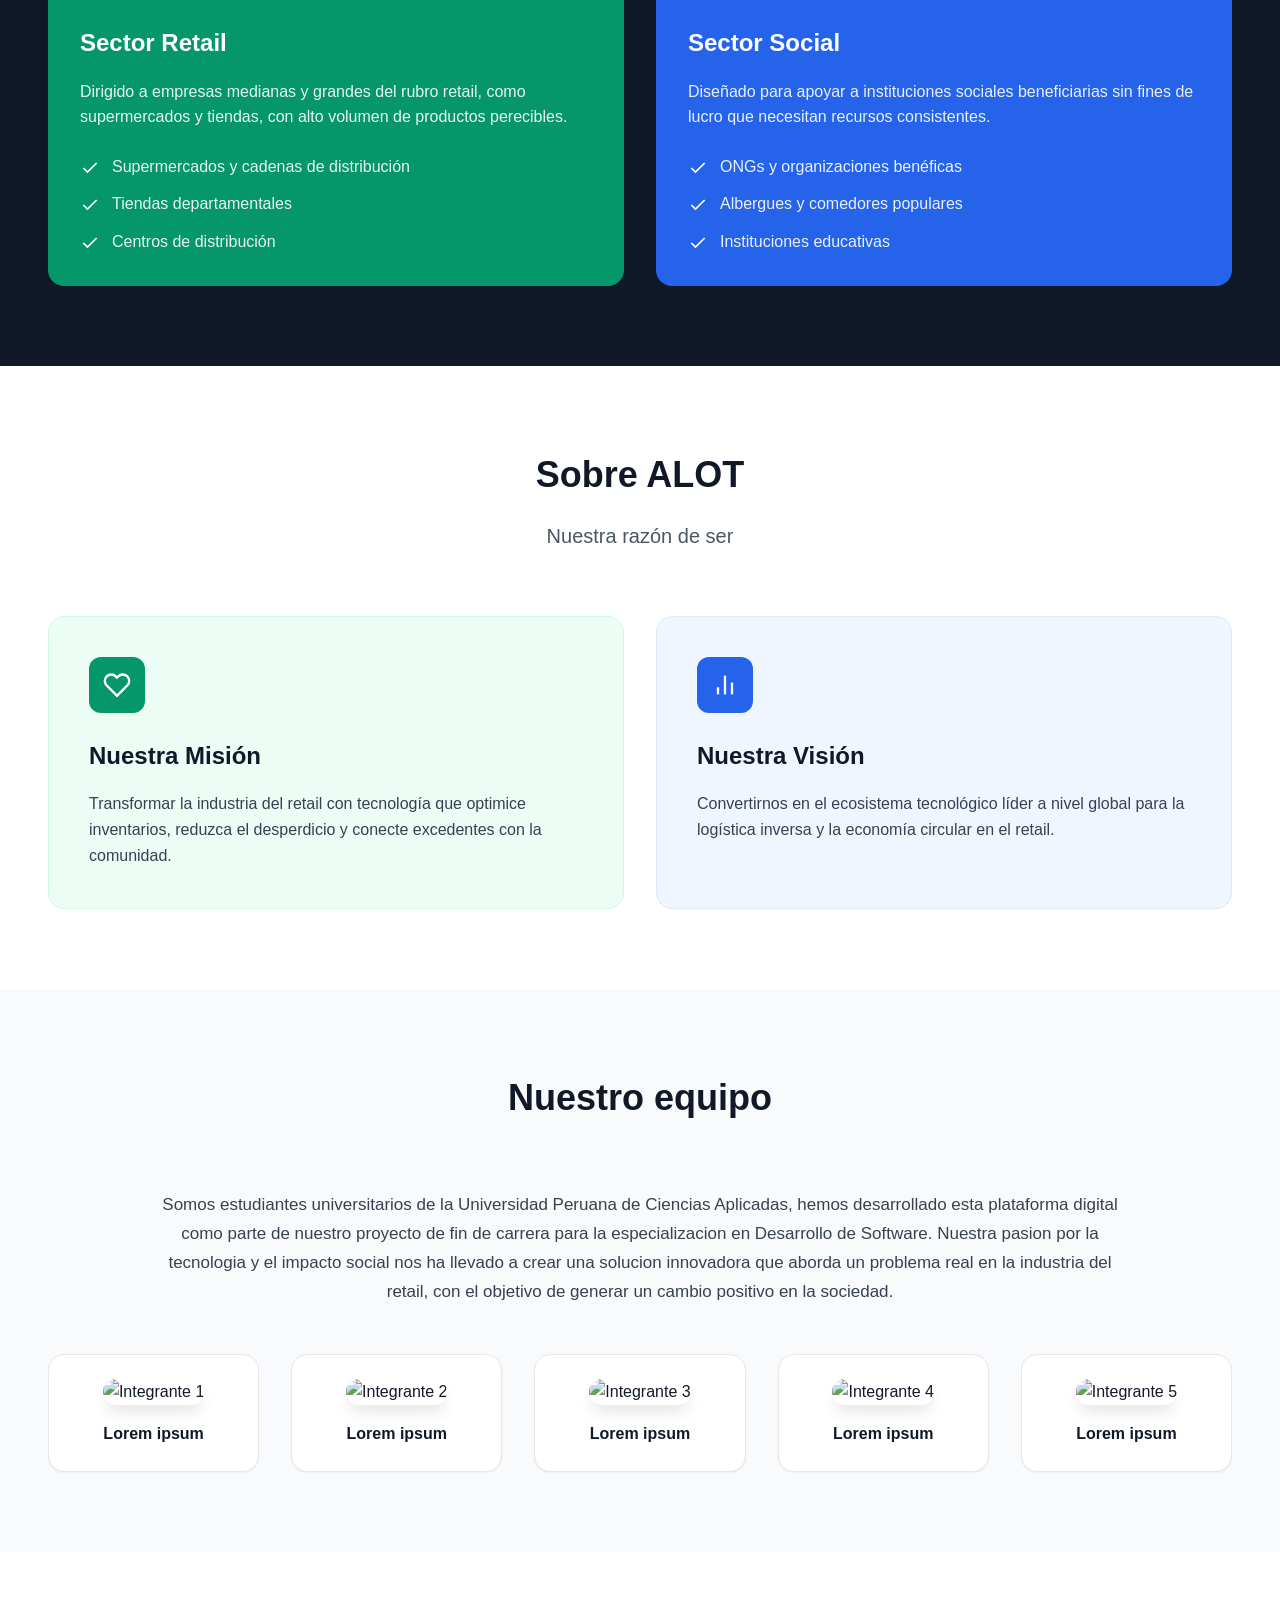
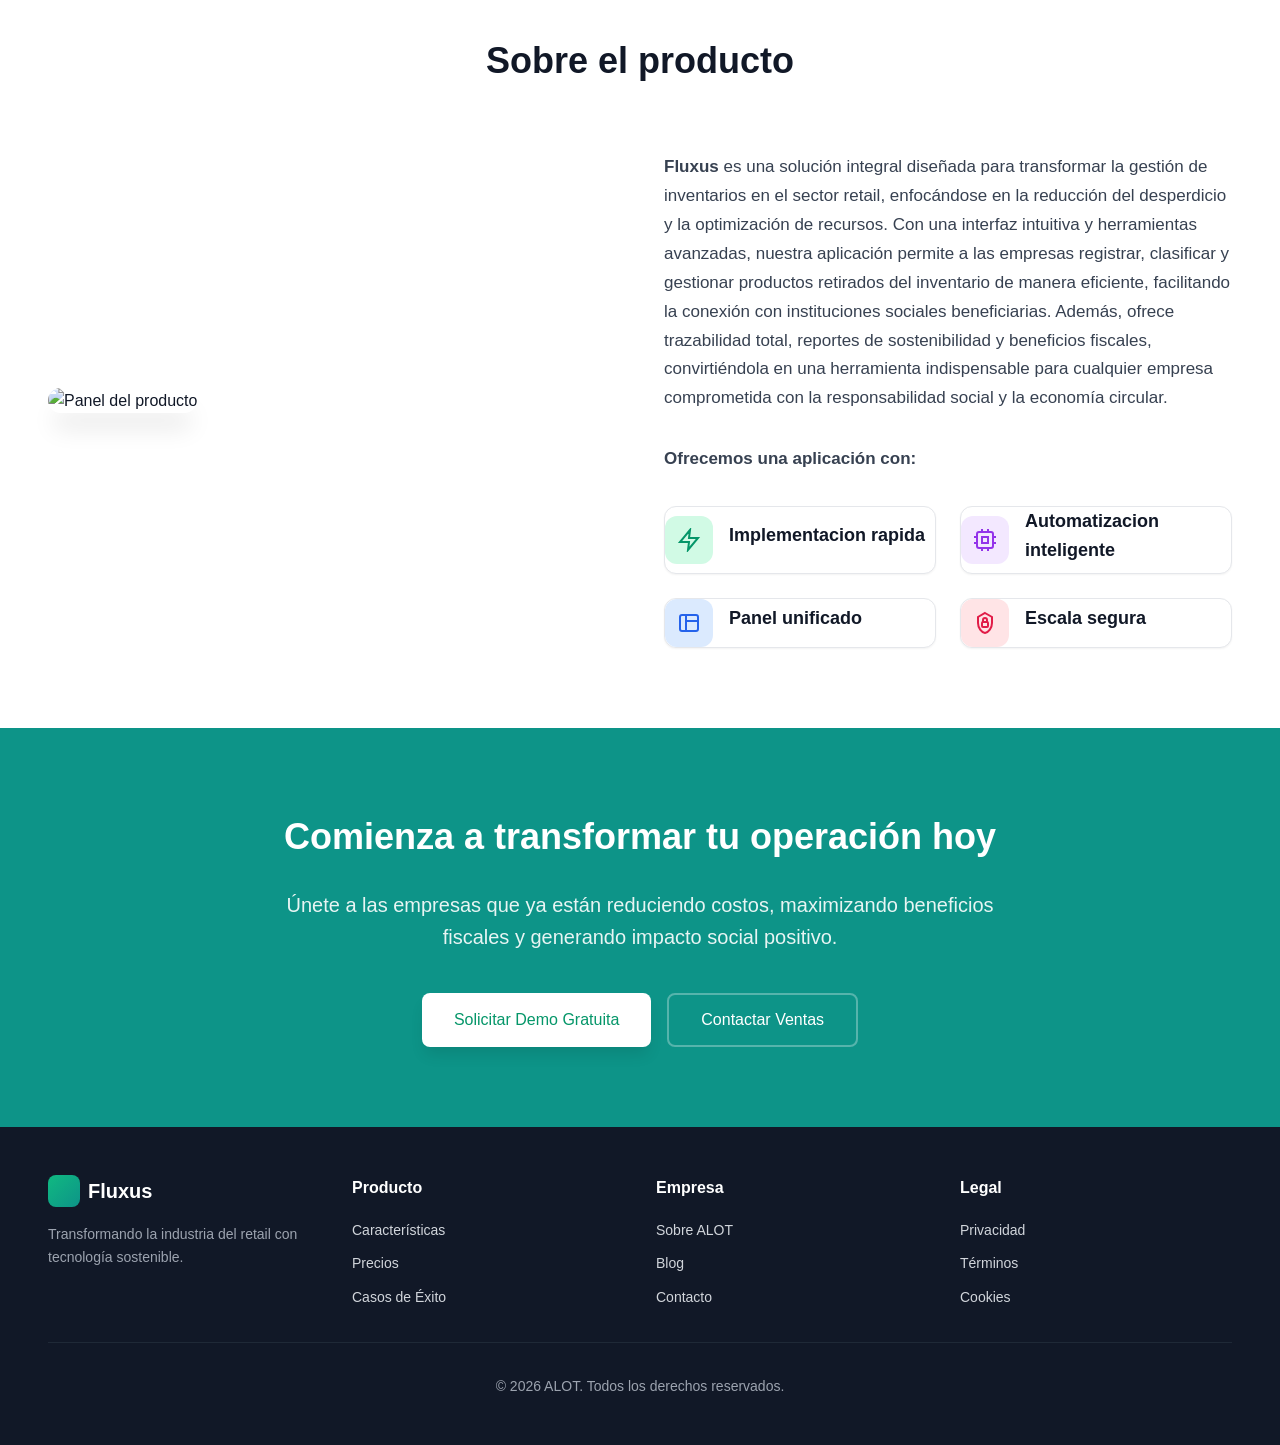
==== commit 687db00d: "Update: About us section" ====
--- a/index.html
+++ b/index.html
@@ -394,75 +394,42 @@
     <section class="section bg-gray" id="nosotros">
         <div class="container">
             <div class="section-header">
-                <h2 class="section-title">Sobre nosotros</h2>
-
-            </div>
-
-            <div class="split-grid">
-                <div class="split-content">
-                <p class="split-text">
-                    Somos estudiantes universitarios de la Universidad Peruana de Ciencias Aplicadas,
-                    hemos desarrollado esta plataforma digital como parte de nuestro proyecto de fin de carrera para la especialización en Desarrollo de Software. Nuestra pasión por la tecnología y el impacto social nos ha llevado a crear una solución innovadora que aborda un problema real en la industria del retail, con el objetivo de generar un cambio positivo en la sociedad.
-                    
-                </p>
-                <p class="split-text b">Desarrolamos software con:</p>
-                    <div class="info-grid">
-                        <div class="info-card">
-                            <div class="info-icon icon-emerald">
-                                <svg class="icon" viewBox="0 0 24 24" fill="none" stroke="currentColor" stroke-width="2">
-                                    <path d="M12 2l7 4v6c0 5-3.5 9.5-7 10-3.5-.5-7-5-7-10V6l7-4z"/>
-                                    <path d="M9.5 12.5l2 2 3.5-3.5"/>
-                                </svg>
-                            </div>
-                            <div>
-                                <h3 class="info-title">Confianza</h3>
-                            </div>
-                        </div>
-
-                        <div class="info-card">
-                            <div class="info-icon icon-blue">
-                                <svg class="icon" viewBox="0 0 24 24" fill="none" stroke="currentColor" stroke-width="2">
-                                    <circle cx="9" cy="7" r="3"/>
-                                    <circle cx="17" cy="7" r="3"/>
-                                    <path d="M3 20v-1a4 4 0 0 1 4-4h4"/>
-                                    <path d="M21 20v-1a4 4 0 0 0-4-4h-4"/>
-                                </svg>
-                            </div>
-                            <div>
-                                <h3 class="info-title">Colaboracion</h3>
-                            </div>
-                        </div>
-
-                        <div class="info-card">
-                            <div class="info-icon icon-indigo">
-                                <svg class="icon" viewBox="0 0 24 24" fill="none" stroke="currentColor" stroke-width="2">
-                                    <path d="M9 18h6"/>
-                                    <path d="M10 22h4"/>
-                                    <path d="M12 2a7 7 0 0 0-4 12c.7.7 1 1.4 1 2h6c0-.6.3-1.3 1-2a7 7 0 0 0-4-12z"/>
-                                </svg>
-                            </div>
-                            <div>
-                                <h3 class="info-title">Innovacion</h3>
-                            </div>
-                        </div>
-
-                        <div class="info-card">
-                            <div class="info-icon icon-teal">
-                                <svg class="icon" viewBox="0 0 24 24" fill="none" stroke="currentColor" stroke-width="2">
-                                    <path d="M1 12s4-7 11-7 11 7 11 7-4 7-11 7S1 12 1 12z"/>
-                                    <circle cx="12" cy="12" r="3"/>
-                                </svg>
-                            </div>
-                            <div>
-                                <h3 class="info-title">Transparencia</h3>
-                            </div>
-                        </div>
-                    </div>
-                </div>
-                <div class="split-image">
-                    <img src="https://images.unsplash.com/photo-1485217988980-11786ced9454?crop=entropy&cs=tinysrgb&fit=max&fm=jpg&w=900"
-                         alt="Equipo colaborando"
-                         class="image-rounded">
+                <h2 class="section-title">Nuestro equipo</h2>
+            </div>
+            <p class="team-text">
+                Somos estudiantes universitarios de la Universidad Peruana de Ciencias Aplicadas,
+                hemos desarrollado esta plataforma digital como parte de nuestro proyecto de fin de carrera para la especializacion en Desarrollo de Software. Nuestra pasion por la tecnologia y el impacto social nos ha llevado a crear una solucion innovadora que aborda un problema real en la industria del retail, con el objetivo de generar un cambio positivo en la sociedad.
+            </p>
+            <div class="team-grid">
+                <div class="team-card">
+                    <img src="https://images.unsplash.com/photo-1506794778202-cad84cf45f1d?crop=entropy&cs=tinysrgb&fit=max&fm=jpg&w=400"
+                         alt="Integrante 1"
+                         class="team-photo">
+                    <p class="team-name">Lorem ipsum</p>
+                </div>
+                <div class="team-card">
+                    <img src="https://images.unsplash.com/photo-1524504388940-b1c1722653e1?crop=entropy&cs=tinysrgb&fit=max&fm=jpg&w=400"
+                         alt="Integrante 2"
+                         class="team-photo">
+                    <p class="team-name">Lorem ipsum</p>
+                </div>
+                <div class="team-card">
+                    <img src="https://images.unsplash.com/photo-1500648767791-00dcc994a43e?crop=entropy&cs=tinysrgb&fit=max&fm=jpg&w=400"
+                         alt="Integrante 3"
+                         class="team-photo">
+                    <p class="team-name">Lorem ipsum</p>
+                </div>
+                <div class="team-card">
+                    <img src="https://images.unsplash.com/photo-1524504388940-b1c1722653e1?crop=entropy&cs=tinysrgb&fit=max&fm=jpg&w=400"
+                         alt="Integrante 4"
+                         class="team-photo">
+                    <p class="team-name">Lorem ipsum</p>
+                </div>
+                <div class="team-card">
+                    <img src="https://images.unsplash.com/photo-1506794778202-cad84cf45f1d?crop=entropy&cs=tinysrgb&fit=max&fm=jpg&w=400"
+                         alt="Integrante 5"
+                         class="team-photo">
+                    <p class="team-name">Lorem ipsum</p>
                 </div>
             </div>
         </div>
--- a/styles.css
+++ b/styles.css
@@ -645,6 +645,47 @@
     box-shadow: var(--shadow-xl);
 }
 
+.team-text {
+    font-size: 1.0625rem;
+    color: var(--gray-700);
+    line-height: 1.7;
+    max-width: 60rem;
+    margin: 0 auto var(--spacing-12);
+    text-align: center;
+}
+
+.team-grid {
+    display: grid;
+    grid-template-columns: repeat(2, minmax(0, 1fr));
+    gap: var(--spacing-8);
+    align-items: start;
+}
+
+.team-card {
+    background: white;
+    border-radius: 1rem;
+    padding: var(--spacing-6);
+    box-shadow: var(--shadow-sm);
+    border: 1px solid var(--gray-200);
+    text-align: center;
+}
+
+.team-photo {
+    width: 100%;
+    max-width: 12rem;
+    aspect-ratio: 1 / 1;
+    object-fit: cover;
+    border-radius: 9999px;
+    margin: 0 auto var(--spacing-4);
+    box-shadow: var(--shadow-lg);
+}
+
+.team-name {
+    font-weight: 600;
+    color: var(--gray-900);
+    font-size: 1rem;
+}
+
 .info-grid {
     display: grid;
     grid-template-columns: 1fr;
@@ -797,6 +838,9 @@
     .grid-2, .grid-3, .grid-4 {
         grid-template-columns: repeat(2, 1fr);
     }
+    .team-grid {
+        grid-template-columns: repeat(3, minmax(0, 1fr));
+    }
     .info-grid {
         grid-template-columns: repeat(2, 1fr);
     }
@@ -815,6 +859,9 @@
     .split-grid.reverse > .split-image {
         order: -1;
     }
+    .team-grid {
+        grid-template-columns: repeat(5, minmax(0, 1fr));
+    }
     .grid-3 {
         grid-template-columns: repeat(3, 1fr);
     }
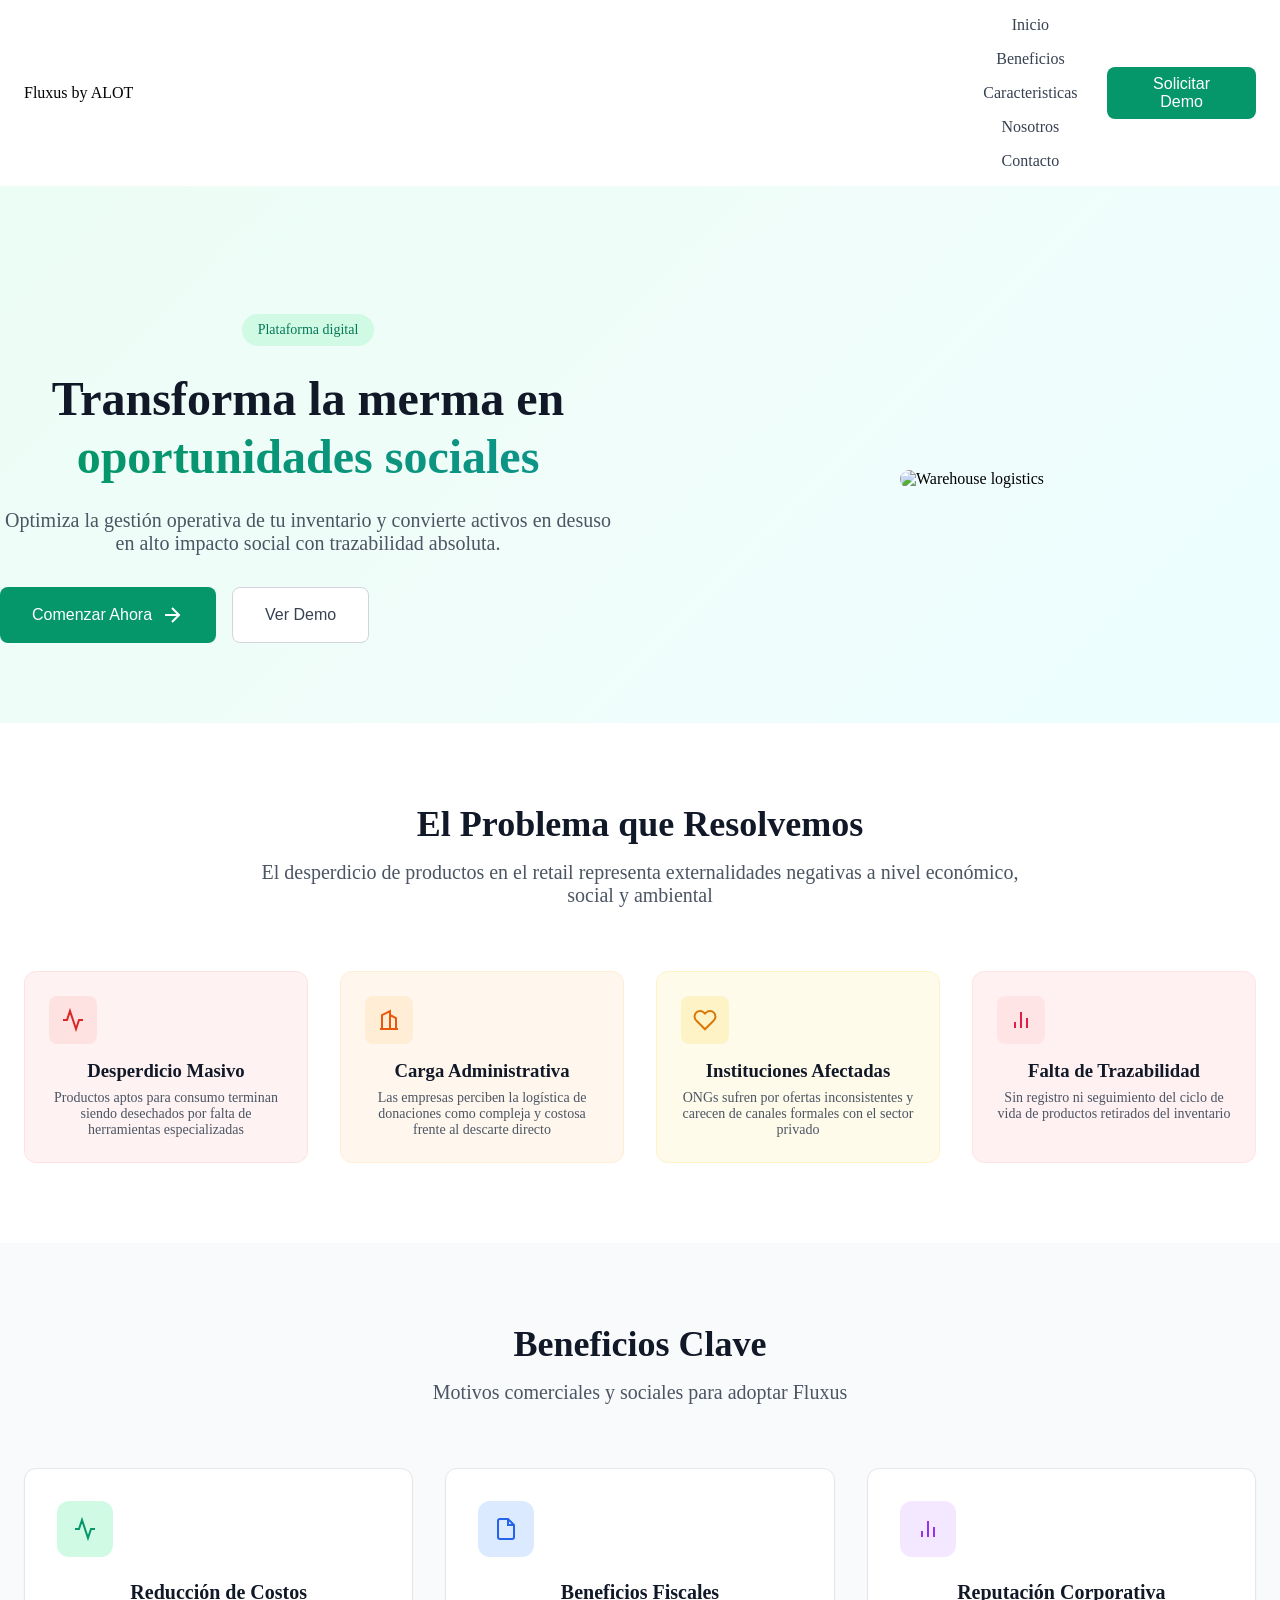
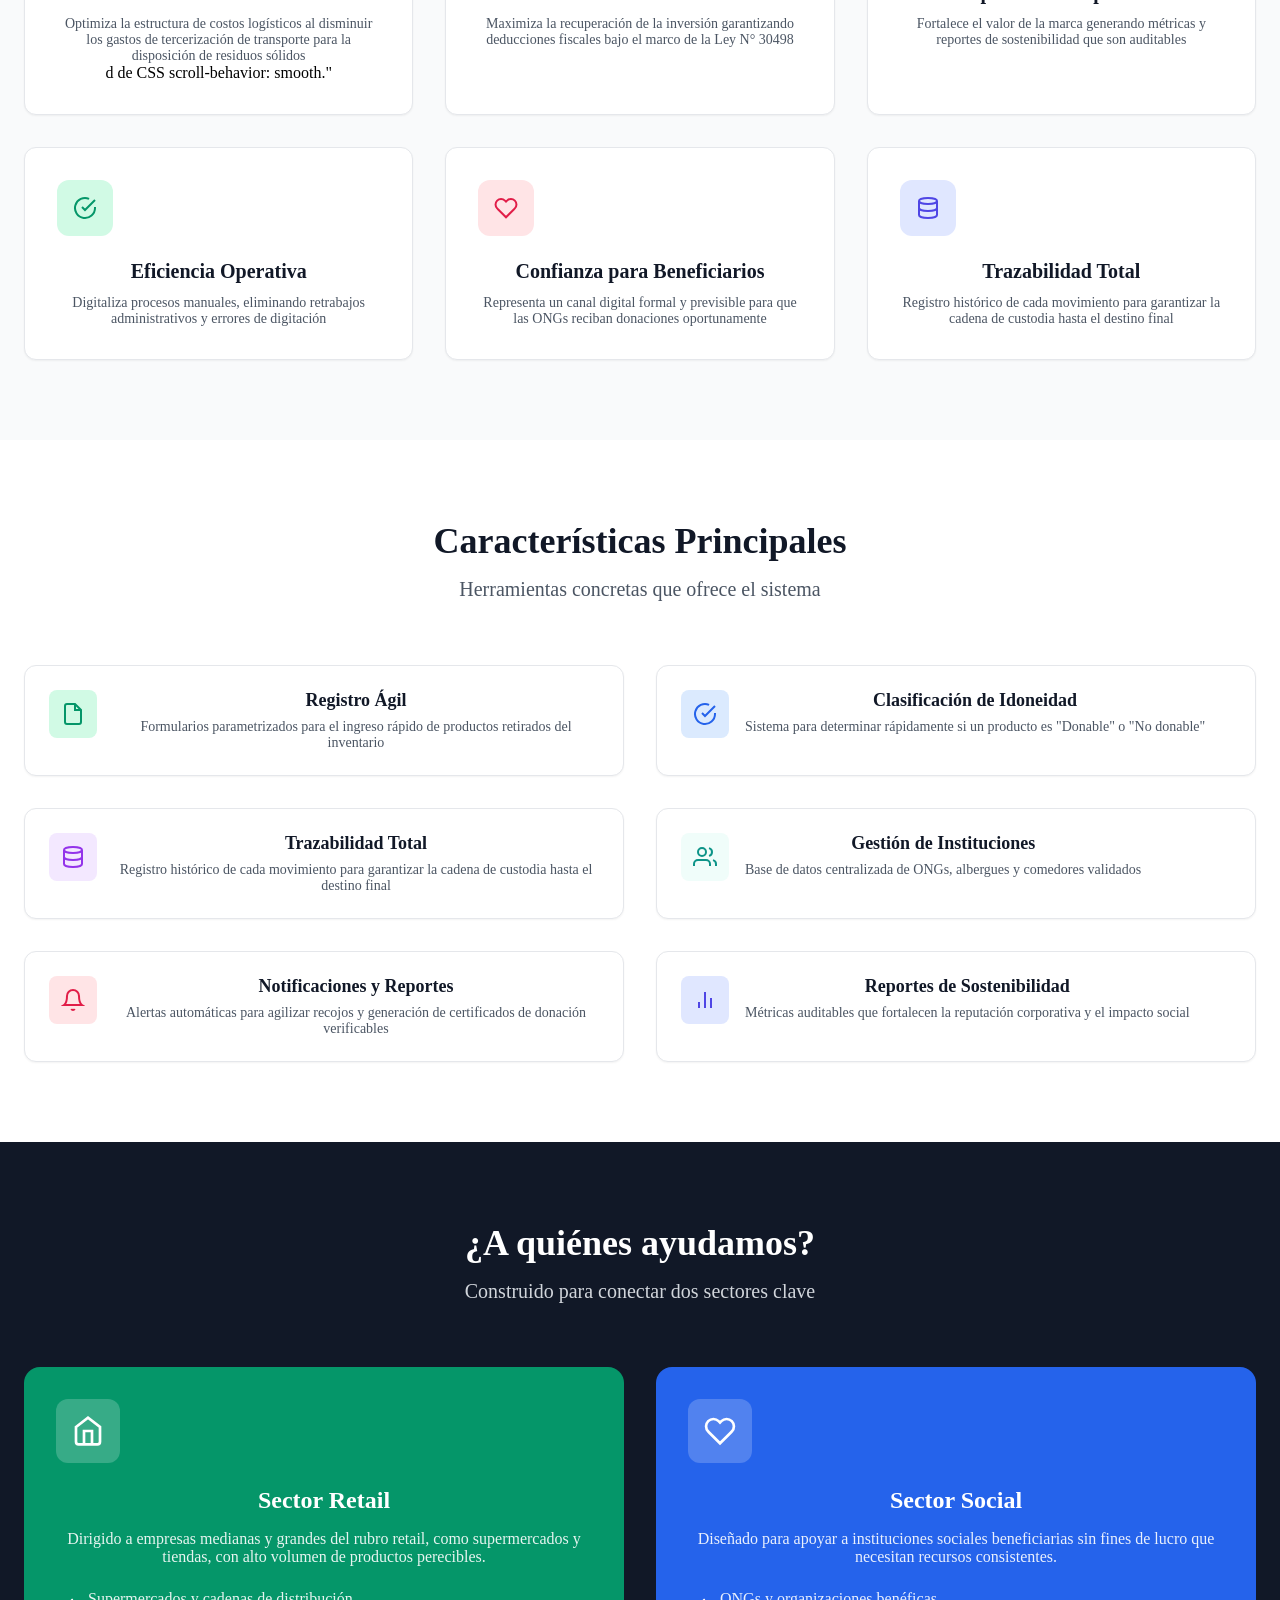
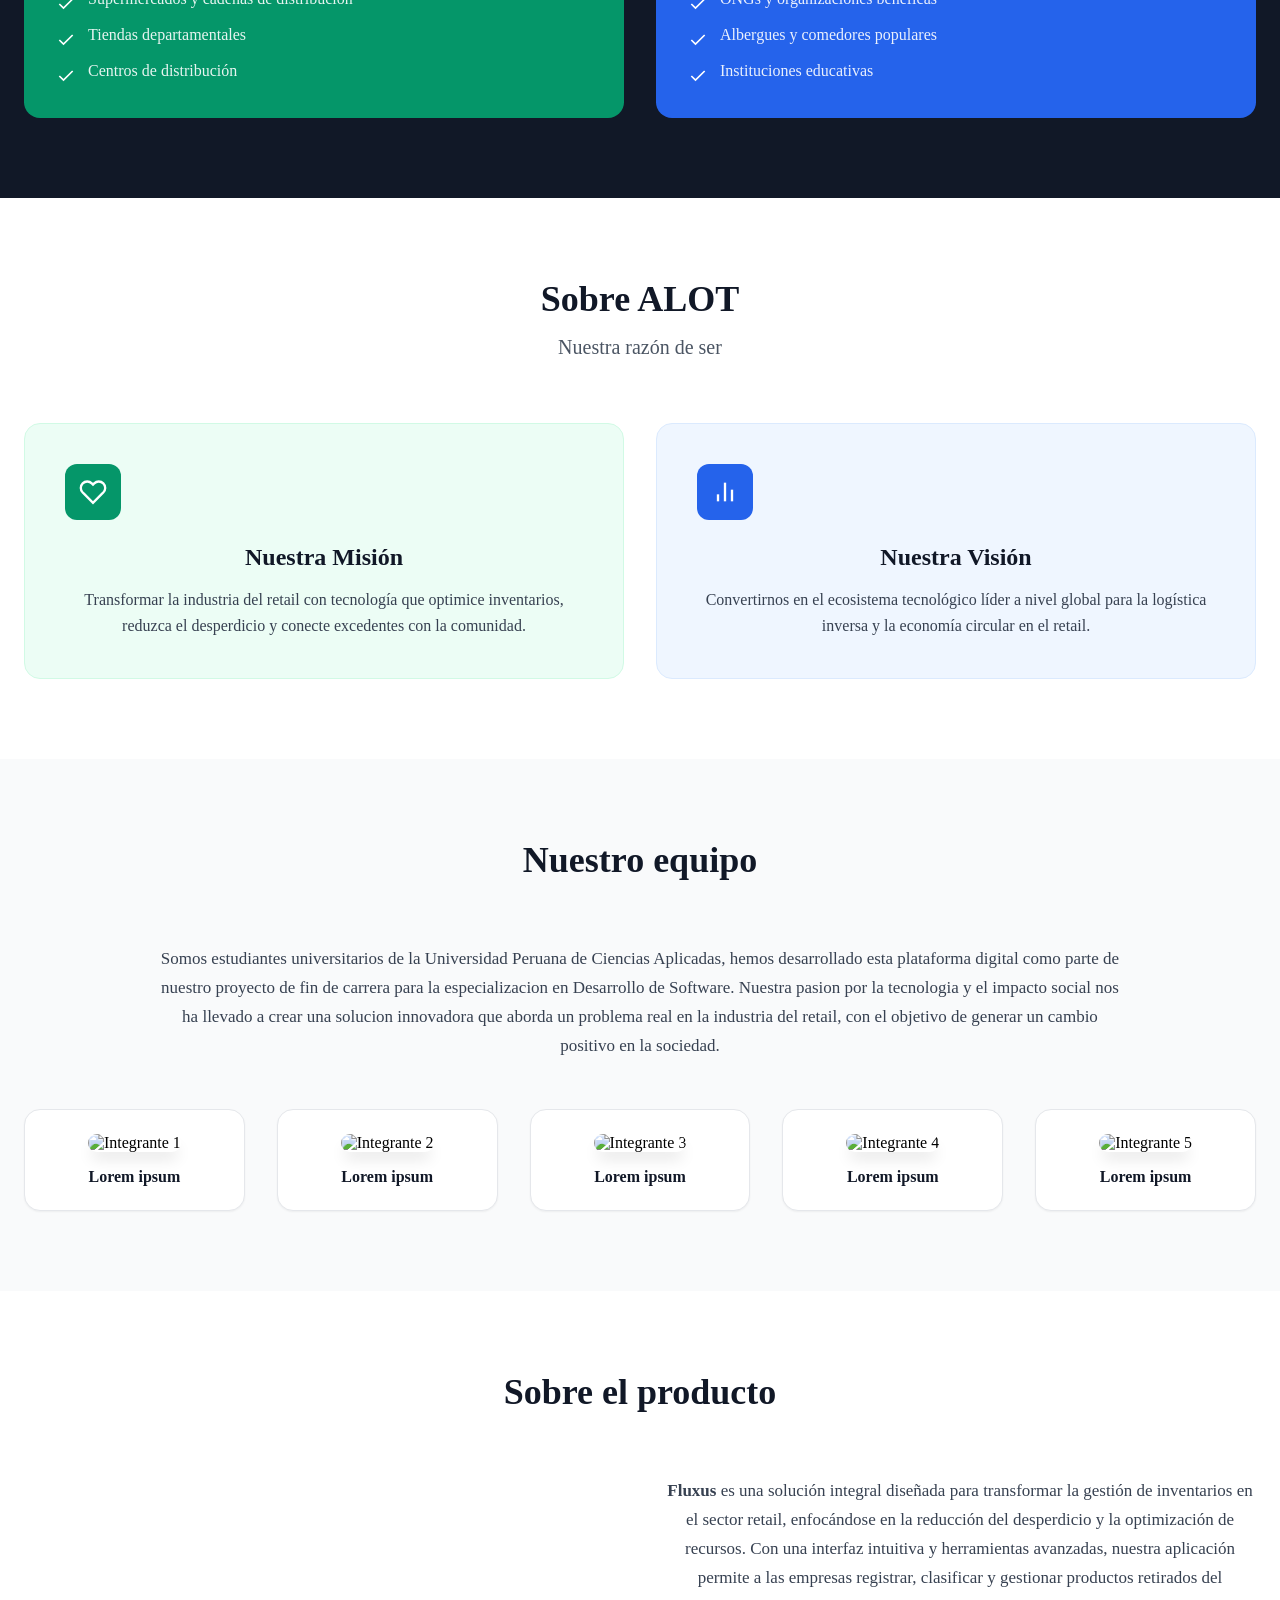
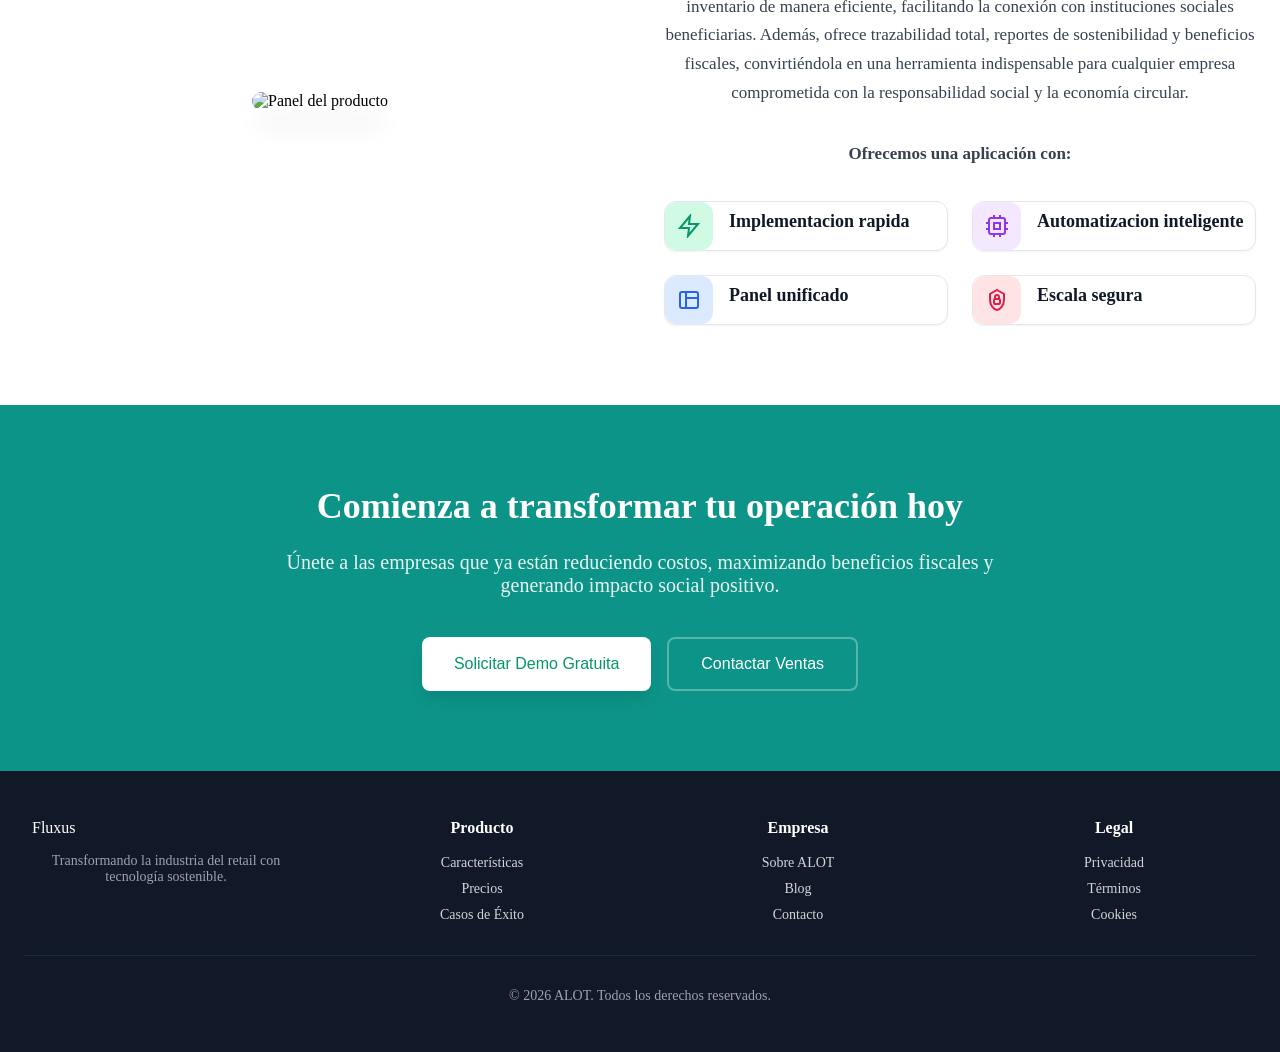
==== commit 98d43b9f: "Update: About us" ====
--- a/index.html
+++ b/index.html
@@ -15,7 +15,12 @@
                 <span class="logo-text">Fluxus</span>
                 <span class="logo-subtext">by ALOT</span>
             </div>
-            <div class="nav-actions">
+            <button class="nav-toggle" type="button" aria-expanded="false" aria-controls="nav-menu">
+                <span class="nav-toggle-line"></span>
+                <span class="nav-toggle-line"></span>
+                <span class="nav-toggle-line"></span>
+            </button>
+            <div class="nav-menu" id="nav-menu">
                 <ul class="nav-links">
                     <li><a href="#inicio">Inicio</a></li>
                     <li><a href="#beneficios">Beneficios</a></li>
@@ -23,7 +28,7 @@
                     <li><a href="#alot">Nosotros</a></li>
                     <li><a href="#contacto">Contacto</a></li>
                 </ul>
-                <button class="btn btn-primary" onclick="handleCTAClick('header-demo')">Solicitar Demo</button>
+                <button class="btn btn-primary nav-cta" onclick="handleCTAClick('header-demo')">Solicitar Demo</button>
             </div>
         </nav>
     </header>
--- a/styles.css
+++ b/styles.css
@@ -75,106 +75,185 @@
     --shadow-md: 0 4px 6px -1px rgb(0 0 0 / 0.1);
     --shadow-lg: 0 10px 15px -3px rgb(0 0 0 / 0.1);
     --shadow-xl: 0 20px 25px -5px rgb(0 0 0 / 0.1);
-    --shadow-2xl: 0 25px 50px -12px rgb(0 0 0 / 0.25);
-    
-    
-    --transition-all: all 0.3s ease;
-}
-
-html {
-    scroll-behavior: smooth;
-}
-
-body {
-    font-family: -apple-system, BlinkMacSystemFont, 'Segoe UI', 'Roboto', 'Oxygen', 'Ubuntu', 'Cantarell', sans-serif;
-    line-height: 1.6;
-    color: var(--gray-900);
-    background: white;
-}
-
-
-.container {
-    max-width: 1280px;
-    margin: 0 auto;
-    padding: 0 var(--spacing-6);
-}
-
-
-.header {
-    position: fixed;
-    top: 0;
-    width: 100%;
-    background: rgba(255, 255, 255, 0.95);
-    backdrop-filter: blur(10px);
-    border-bottom: 1px solid var(--gray-200);
-    z-index: 50;
-}
-
-.nav-container {
-    max-width: 1280px;
-    margin: 0 auto;
-    padding: var(--spacing-4) var(--spacing-6);
-    display: flex;
-    align-items: center;
-    justify-content: space-between;
-    gap: var(--spacing-6);
-}
-
-.nav-logo {
-    display: flex;
-    align-items: center;
-    gap: var(--spacing-2);
-}
-
-.logo-icon {
-    width: 2rem;
-    height: 2rem;
-    background: linear-gradient(135deg, var(--emerald-500), var(--teal-600));
-    border-radius: 0.5rem;
-}
-
-.logo-text {
-    font-size: 1.25rem;
-    font-weight: 600;
-    color: var(--gray-900);
-}
-
-.logo-subtext {
-    font-size: 0.875rem;
-    color: var(--gray-500);
-    margin-left: var(--spacing-2);
-}
-
-.nav-actions {
-    display: flex;
-    align-items: center;
-    gap: var(--spacing-4);
-    margin-left: auto;
-}
-
-.nav-links {
-    list-style: none;
-    display: flex;
-    align-items: center;
-    gap: var(--spacing-4);
-    flex-wrap: wrap;
-    justify-content: flex-end;
-}
-
-.nav-links a {
-    color: var(--gray-700);
-    text-decoration: none;
-    font-weight: 500;
-    padding: var(--spacing-2) var(--spacing-3);
-    border-radius: 9999px;
-    transition: var(--transition-all);
-}
-
-.nav-links a:hover,
-.nav-links a:focus-visible {
-    color: var(--emerald-700);
-    background: var(--emerald-50);
-    outline: none;
+    .nav-container {
+        max-width: 1280px;
+        margin: 0 auto;
+        padding: var(--spacing-4) var(--spacing-6);
+        display: flex;
+        align-items: center;
+        justify-content: space-between;
+        gap: var(--spacing-6);
+        position: relative;
+    }
+
+    .nav-toggle {
+        display: none;
+        flex-direction: column;
+        justify-content: center;
+        gap: 0.3rem;
+        background: white;
+        border: 1px solid var(--gray-200);
+        border-radius: 0.75rem;
+        padding: 0.5rem 0.7rem;
+        cursor: pointer;
+        margin-left: auto;
+    }
+
+    .nav-toggle-line {
+        width: 1.5rem;
+        height: 2px;
+        background: var(--gray-700);
+        border-radius: 999px;
+    }
+
+    .nav-menu {
+        display: flex;
+        align-items: center;
+        gap: var(--spacing-4);
+        margin-left: auto;
+    }
+
+    .nav-close {
+        display: none;
+        flex-direction: column;
+        justify-content: center;
+        gap: 0.3rem;
+        background: white;
+        border: 1px solid var(--gray-200);
+        border-radius: 0.75rem;
+        padding: 0.5rem 0.7rem;
+        cursor: pointer;
+    }
+
+    .nav-links {
+        list-style: none;
+        display: flex;
+        align-items: center;
+        gap: var(--spacing-4);
+        flex-wrap: wrap;
+        justify-content: flex-end;
+    }
+
+    .nav-links a {
+        color: var(--gray-700);
+        text-decoration: none;
+        font-weight: 500;
+        padding: var(--spacing-2) var(--spacing-3);
+        border-radius: 9999px;
+        transition: var(--transition-all);
+    }
+
+    .nav-links a:hover,
+    .nav-links a:focus-visible {
+        color: var(--emerald-700);
+        background: var(--emerald-50);
+        outline: none;
+    }
+
+    @media (max-width: 956px) {
+        .nav-toggle {
+            display: flex;
+            position: fixed;
+            top: 0.75rem;
+            right: 1rem;
+            z-index: 70;
+            box-shadow: var(--shadow-md);
+        }
+
+        .nav-menu {
+            position: absolute;
+            top: 3.25rem;
+            right: 1rem;
+            flex-direction: column;
+            align-items: stretch;
+            gap: var(--spacing-4);
+            padding: var(--spacing-5);
+            background: white;
+            border: 1px solid var(--gray-200);
+            border-radius: 0.75rem;
+            box-shadow: var(--shadow-lg);
+            width: min(14rem, calc(100vw - 2rem));
+            z-index: 60;
+            overflow: hidden;
+            opacity: 0;
+            transform: translateX(120%);
+            pointer-events: none;
+            transition: transform 0.25s ease, opacity 0.2s ease;
+        }
+
+        .nav-menu.is-open {
+            opacity: 1;
+            transform: translateX(0);
+            pointer-events: auto;
+        }
+
+        .nav-menu .btn {
+            width: 100%;
+            justify-content: center;
+            text-align: center;
+        }
+
+        .nav-links {
+            width: 100%;
+            flex-direction: column;
+            align-items: stretch;
+            gap: var(--spacing-2);
+            text-align: center;
+        }
+
+        .nav-links a {
+            width: 100%;
+            padding: var(--spacing-2) var(--spacing-3);
+            border-radius: 0.5rem;
+        }
+
+        .nav-cta {
+            background: var(--emerald-50);
+            color: var(--emerald-700);
+            border: 1px solid var(--emerald-100);
+            box-shadow: none;
+            border-radius: 0;
+        }
+    }
+        justify-content: center;
+        text-align: center;
+    }
+
+    .nav-links {
+        width: 100%;
+        flex-direction: column;
+        align-items: stretch;
+        gap: var(--spacing-2);
+        text-align: center;
+    }
+
+    .nav-links a {
+        width: 100%;
+        padding: var(--spacing-2) var(--spacing-3);
+        border-radius: 0.5rem;
+    }
+
+    .nav-menu .btn {
+
+        width: 100%;
+        justify-content: center;
+
+    }
+
+    .nav-cta {
+        background: var(--emerald-50);
+        color: var(--emerald-700);
+        border: 1px solid var(--emerald-100);
+        box-shadow: none;
+           border-radius: 0;
+        
+    }
+}
+
+@media (max-width: 600px) {
+    .team-grid {
+        grid-template-columns: 1fr;
+    }
 }
 
 
@@ -235,6 +314,12 @@
     background: rgba(255,255,255,0.1);
 }
 
+@media (max-width: 956px) {
+    .nav-menu .nav-cta {
+        border-radius: 0;
+    }
+}
+
 
 .hero {
     padding-top: 8rem;
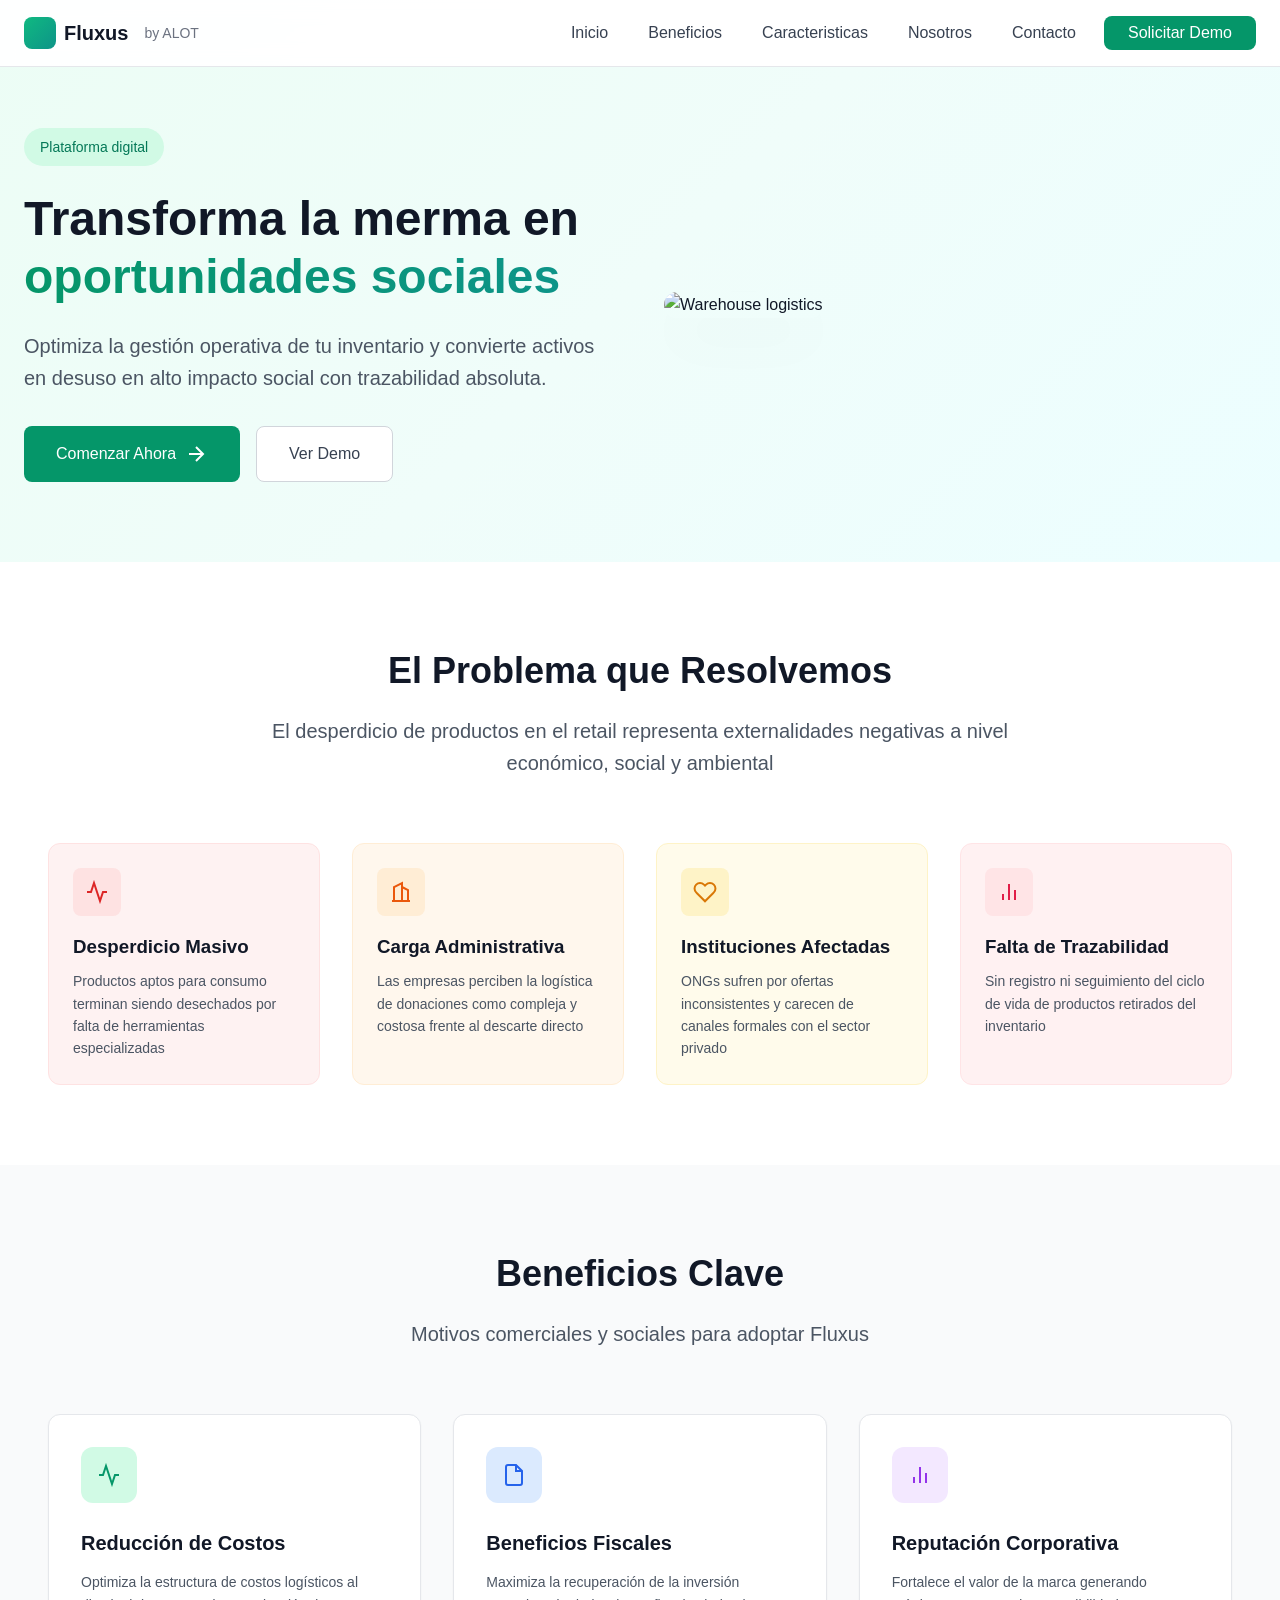
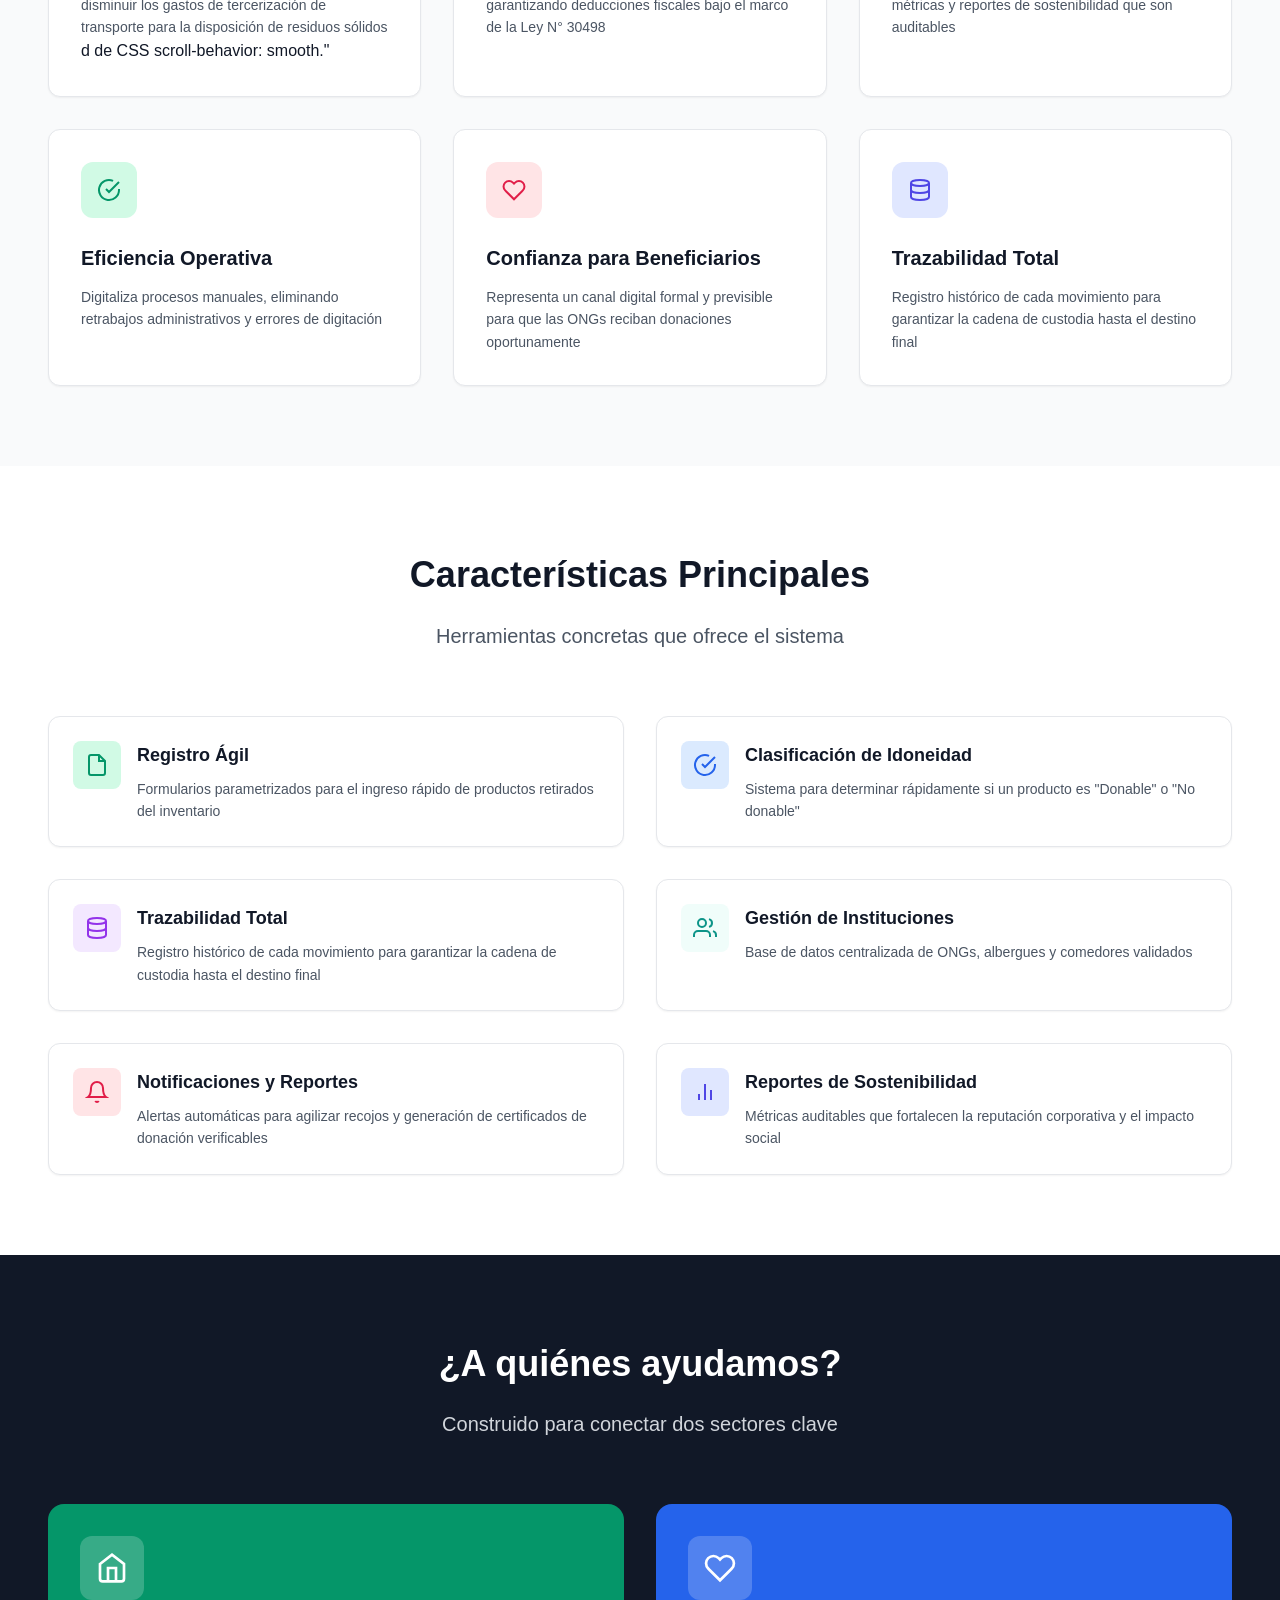
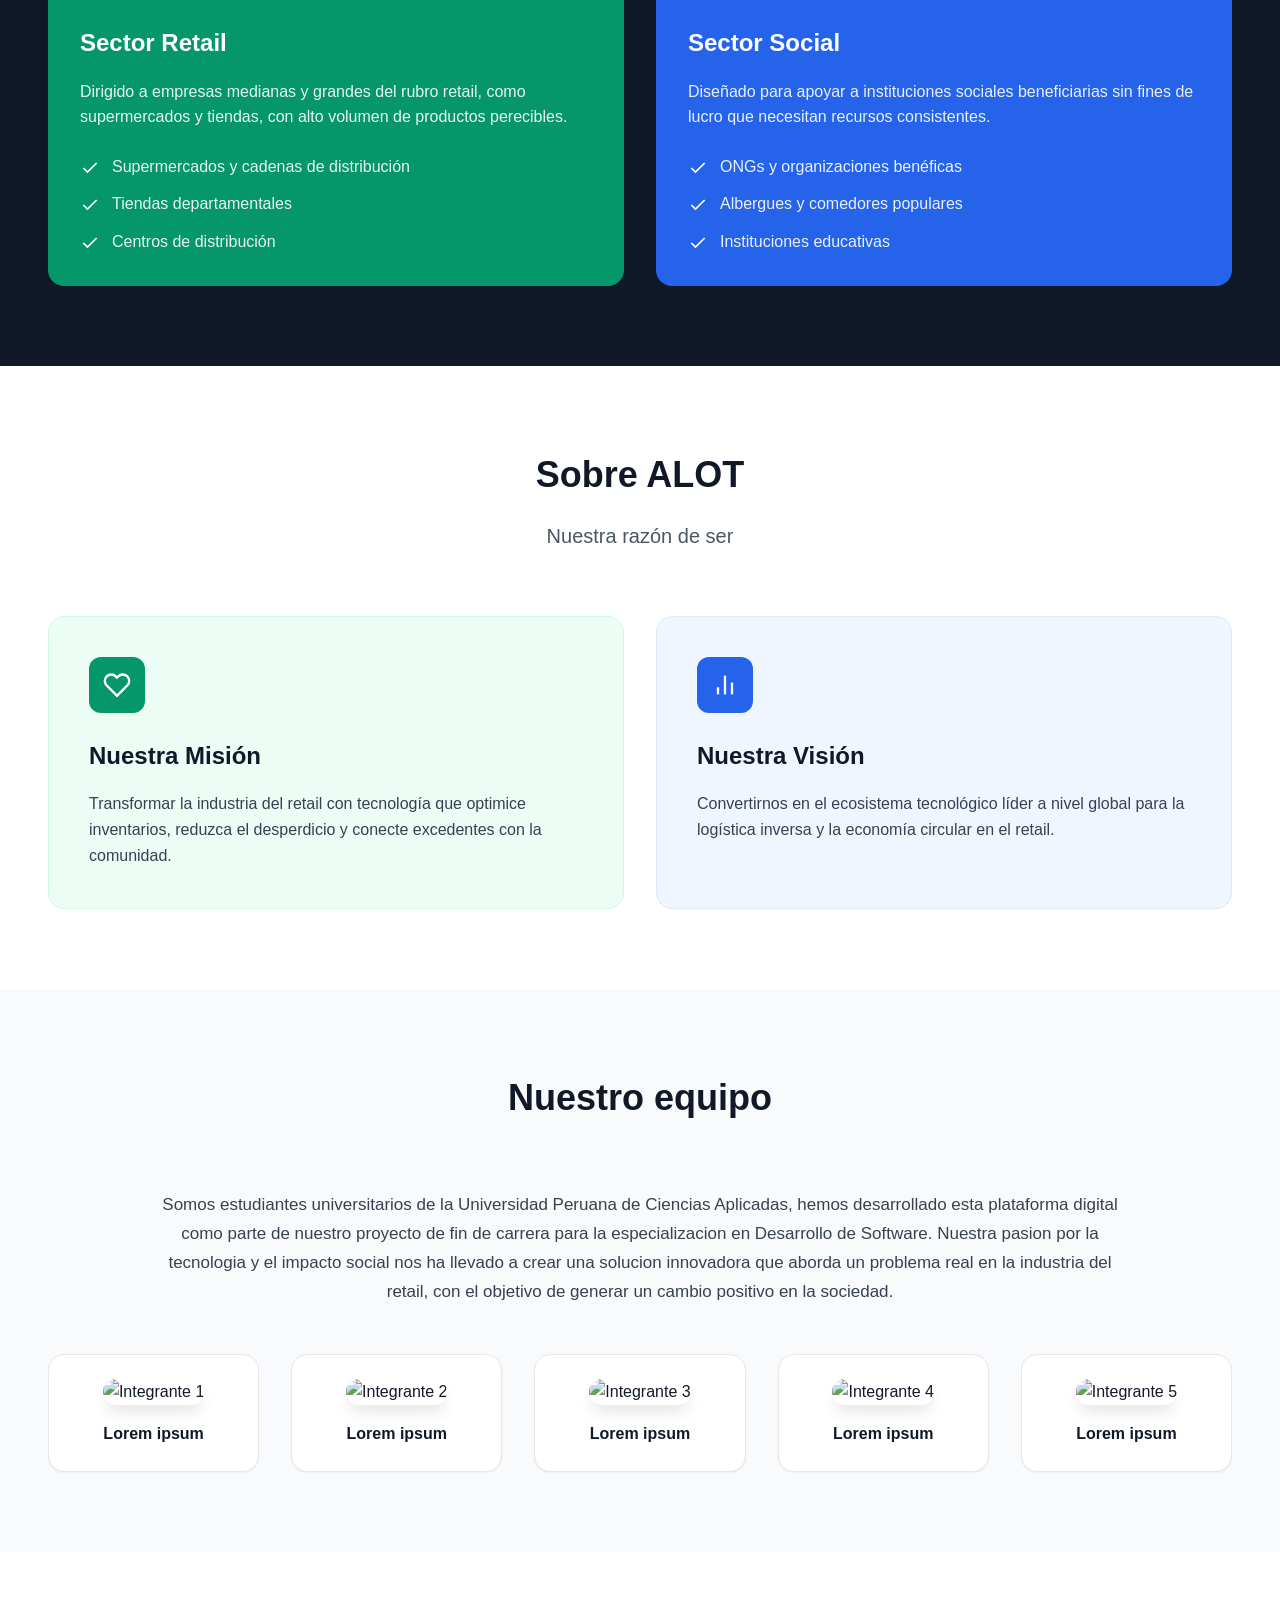
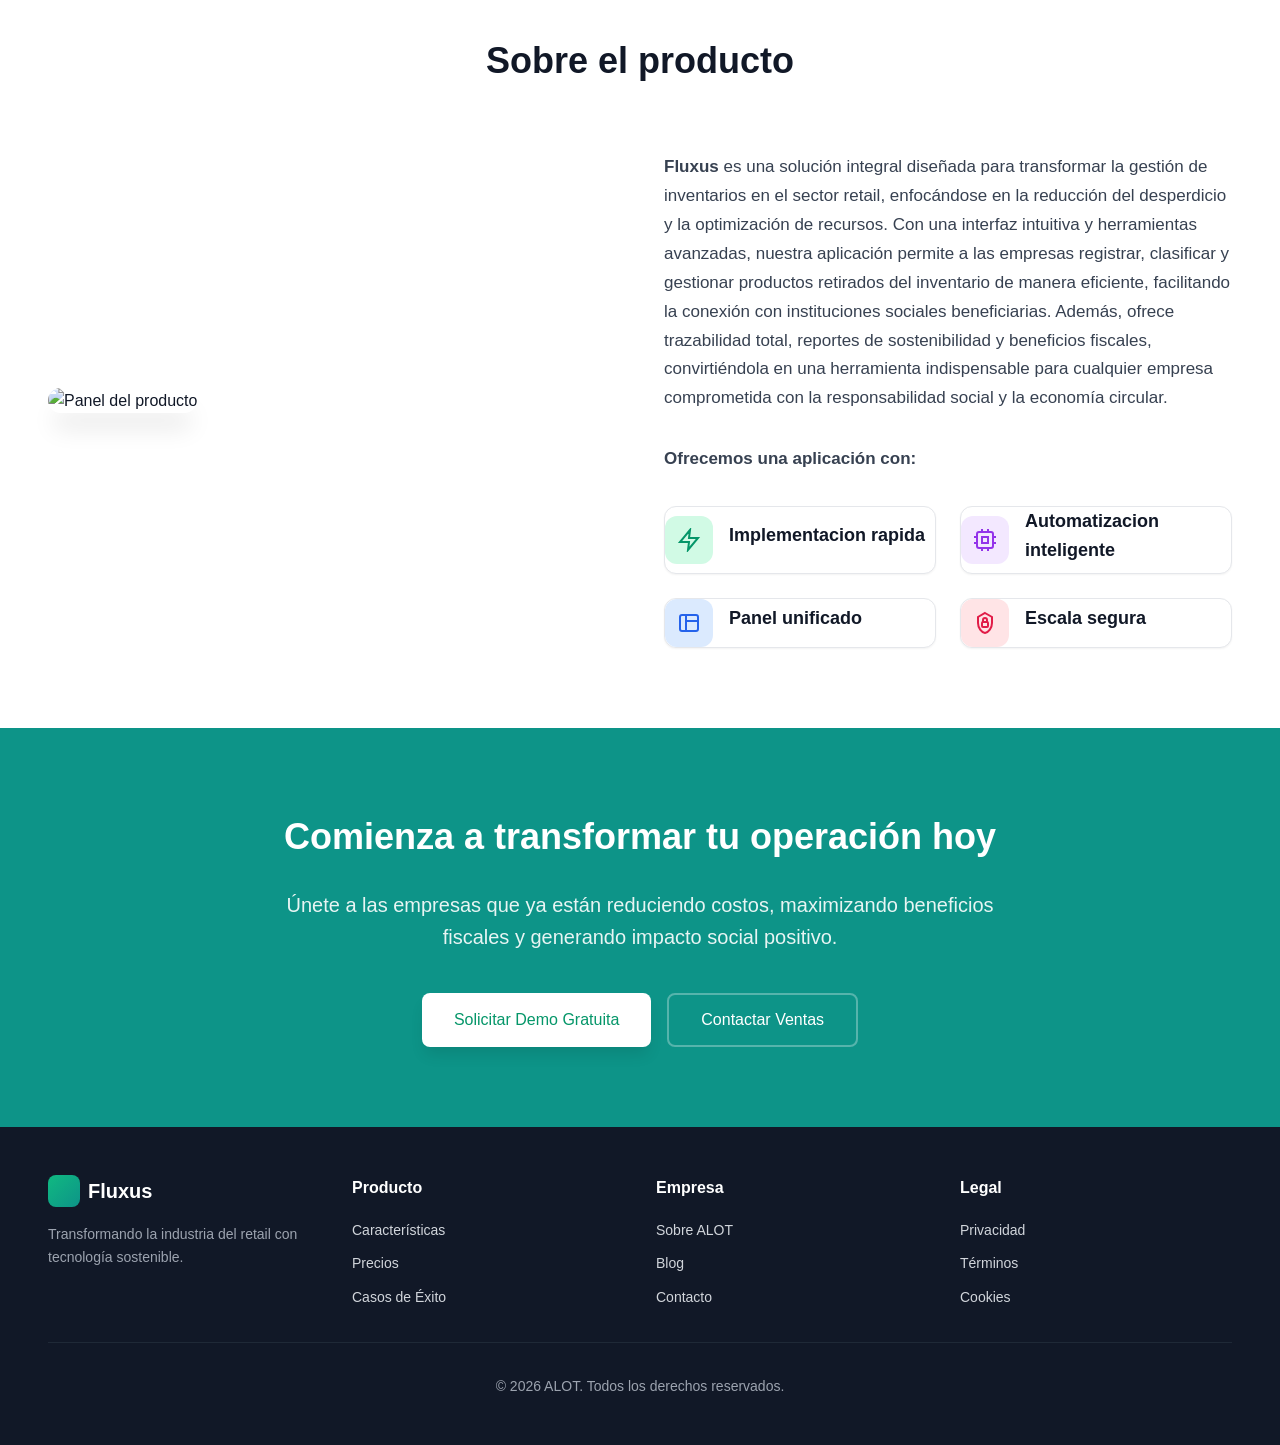
==== commit e3fb66e6: "Fix: Landing Page" ====
--- a/index.html
+++ b/index.html
@@ -15,12 +15,7 @@
                 <span class="logo-text">Fluxus</span>
                 <span class="logo-subtext">by ALOT</span>
             </div>
-            <button class="nav-toggle" type="button" aria-expanded="false" aria-controls="nav-menu">
-                <span class="nav-toggle-line"></span>
-                <span class="nav-toggle-line"></span>
-                <span class="nav-toggle-line"></span>
-            </button>
-            <div class="nav-menu" id="nav-menu">
+            <div class="nav-actions">
                 <ul class="nav-links">
                     <li><a href="#inicio">Inicio</a></li>
                     <li><a href="#beneficios">Beneficios</a></li>
@@ -28,7 +23,7 @@
                     <li><a href="#alot">Nosotros</a></li>
                     <li><a href="#contacto">Contacto</a></li>
                 </ul>
-                <button class="btn btn-primary nav-cta" onclick="handleCTAClick('header-demo')">Solicitar Demo</button>
+                <button class="btn btn-primary" onclick="handleCTAClick('header-demo')">Solicitar Demo</button>
             </div>
         </nav>
     </header>
--- a/styles.css
+++ b/styles.css
@@ -75,185 +75,106 @@
     --shadow-md: 0 4px 6px -1px rgb(0 0 0 / 0.1);
     --shadow-lg: 0 10px 15px -3px rgb(0 0 0 / 0.1);
     --shadow-xl: 0 20px 25px -5px rgb(0 0 0 / 0.1);
-    .nav-container {
-        max-width: 1280px;
-        margin: 0 auto;
-        padding: var(--spacing-4) var(--spacing-6);
-        display: flex;
-        align-items: center;
-        justify-content: space-between;
-        gap: var(--spacing-6);
-        position: relative;
-    }
-
-    .nav-toggle {
-        display: none;
-        flex-direction: column;
-        justify-content: center;
-        gap: 0.3rem;
-        background: white;
-        border: 1px solid var(--gray-200);
-        border-radius: 0.75rem;
-        padding: 0.5rem 0.7rem;
-        cursor: pointer;
-        margin-left: auto;
-    }
-
-    .nav-toggle-line {
-        width: 1.5rem;
-        height: 2px;
-        background: var(--gray-700);
-        border-radius: 999px;
-    }
-
-    .nav-menu {
-        display: flex;
-        align-items: center;
-        gap: var(--spacing-4);
-        margin-left: auto;
-    }
-
-    .nav-close {
-        display: none;
-        flex-direction: column;
-        justify-content: center;
-        gap: 0.3rem;
-        background: white;
-        border: 1px solid var(--gray-200);
-        border-radius: 0.75rem;
-        padding: 0.5rem 0.7rem;
-        cursor: pointer;
-    }
-
-    .nav-links {
-        list-style: none;
-        display: flex;
-        align-items: center;
-        gap: var(--spacing-4);
-        flex-wrap: wrap;
-        justify-content: flex-end;
-    }
-
-    .nav-links a {
-        color: var(--gray-700);
-        text-decoration: none;
-        font-weight: 500;
-        padding: var(--spacing-2) var(--spacing-3);
-        border-radius: 9999px;
-        transition: var(--transition-all);
-    }
-
-    .nav-links a:hover,
-    .nav-links a:focus-visible {
-        color: var(--emerald-700);
-        background: var(--emerald-50);
-        outline: none;
-    }
-
-    @media (max-width: 956px) {
-        .nav-toggle {
-            display: flex;
-            position: fixed;
-            top: 0.75rem;
-            right: 1rem;
-            z-index: 70;
-            box-shadow: var(--shadow-md);
-        }
-
-        .nav-menu {
-            position: absolute;
-            top: 3.25rem;
-            right: 1rem;
-            flex-direction: column;
-            align-items: stretch;
-            gap: var(--spacing-4);
-            padding: var(--spacing-5);
-            background: white;
-            border: 1px solid var(--gray-200);
-            border-radius: 0.75rem;
-            box-shadow: var(--shadow-lg);
-            width: min(14rem, calc(100vw - 2rem));
-            z-index: 60;
-            overflow: hidden;
-            opacity: 0;
-            transform: translateX(120%);
-            pointer-events: none;
-            transition: transform 0.25s ease, opacity 0.2s ease;
-        }
-
-        .nav-menu.is-open {
-            opacity: 1;
-            transform: translateX(0);
-            pointer-events: auto;
-        }
-
-        .nav-menu .btn {
-            width: 100%;
-            justify-content: center;
-            text-align: center;
-        }
-
-        .nav-links {
-            width: 100%;
-            flex-direction: column;
-            align-items: stretch;
-            gap: var(--spacing-2);
-            text-align: center;
-        }
-
-        .nav-links a {
-            width: 100%;
-            padding: var(--spacing-2) var(--spacing-3);
-            border-radius: 0.5rem;
-        }
-
-        .nav-cta {
-            background: var(--emerald-50);
-            color: var(--emerald-700);
-            border: 1px solid var(--emerald-100);
-            box-shadow: none;
-            border-radius: 0;
-        }
-    }
-        justify-content: center;
-        text-align: center;
-    }
-
-    .nav-links {
-        width: 100%;
-        flex-direction: column;
-        align-items: stretch;
-        gap: var(--spacing-2);
-        text-align: center;
-    }
-
-    .nav-links a {
-        width: 100%;
-        padding: var(--spacing-2) var(--spacing-3);
-        border-radius: 0.5rem;
-    }
-
-    .nav-menu .btn {
-
-        width: 100%;
-        justify-content: center;
-
-    }
-
-    .nav-cta {
-        background: var(--emerald-50);
-        color: var(--emerald-700);
-        border: 1px solid var(--emerald-100);
-        box-shadow: none;
-           border-radius: 0;
-        
-    }
-}
-
-@media (max-width: 600px) {
-    .team-grid {
-        grid-template-columns: 1fr;
-    }
+    --shadow-2xl: 0 25px 50px -12px rgb(0 0 0 / 0.25);
+    
+    
+    --transition-all: all 0.3s ease;
+}
+
+html {
+    scroll-behavior: smooth;
+}
+
+body {
+    font-family: -apple-system, BlinkMacSystemFont, 'Segoe UI', 'Roboto', 'Oxygen', 'Ubuntu', 'Cantarell', sans-serif;
+    line-height: 1.6;
+    color: var(--gray-900);
+    background: white;
+}
+
+
+.container {
+    max-width: 1280px;
+    margin: 0 auto;
+    padding: 0 var(--spacing-6);
+}
+
+
+.header {
+    position: fixed;
+    top: 0;
+    width: 100%;
+    background: rgba(255, 255, 255, 0.95);
+    backdrop-filter: blur(10px);
+    border-bottom: 1px solid var(--gray-200);
+    z-index: 50;
+}
+
+.nav-container {
+    max-width: 1280px;
+    margin: 0 auto;
+    padding: var(--spacing-4) var(--spacing-6);
+    display: flex;
+    align-items: center;
+    justify-content: space-between;
+    gap: var(--spacing-6);
+}
+
+.nav-logo {
+    display: flex;
+    align-items: center;
+    gap: var(--spacing-2);
+}
+
+.logo-icon {
+    width: 2rem;
+    height: 2rem;
+    background: linear-gradient(135deg, var(--emerald-500), var(--teal-600));
+    border-radius: 0.5rem;
+}
+
+.logo-text {
+    font-size: 1.25rem;
+    font-weight: 600;
+    color: var(--gray-900);
+}
+
+.logo-subtext {
+    font-size: 0.875rem;
+    color: var(--gray-500);
+    margin-left: var(--spacing-2);
+}
+
+.nav-actions {
+    display: flex;
+    align-items: center;
+    gap: var(--spacing-4);
+    margin-left: auto;
+}
+
+.nav-links {
+    list-style: none;
+    display: flex;
+    align-items: center;
+    gap: var(--spacing-4);
+    flex-wrap: wrap;
+    justify-content: flex-end;
+}
+
+.nav-links a {
+    color: var(--gray-700);
+    text-decoration: none;
+    font-weight: 500;
+    padding: var(--spacing-2) var(--spacing-3);
+    border-radius: 9999px;
+    transition: var(--transition-all);
+}
+
+.nav-links a:hover,
+.nav-links a:focus-visible {
+    color: var(--emerald-700);
+    background: var(--emerald-50);
+    outline: none;
 }
 
 
@@ -314,12 +235,6 @@
     background: rgba(255,255,255,0.1);
 }
 
-@media (max-width: 956px) {
-    .nav-menu .nav-cta {
-        border-radius: 0;
-    }
-}
-
 
 .hero {
     padding-top: 8rem;
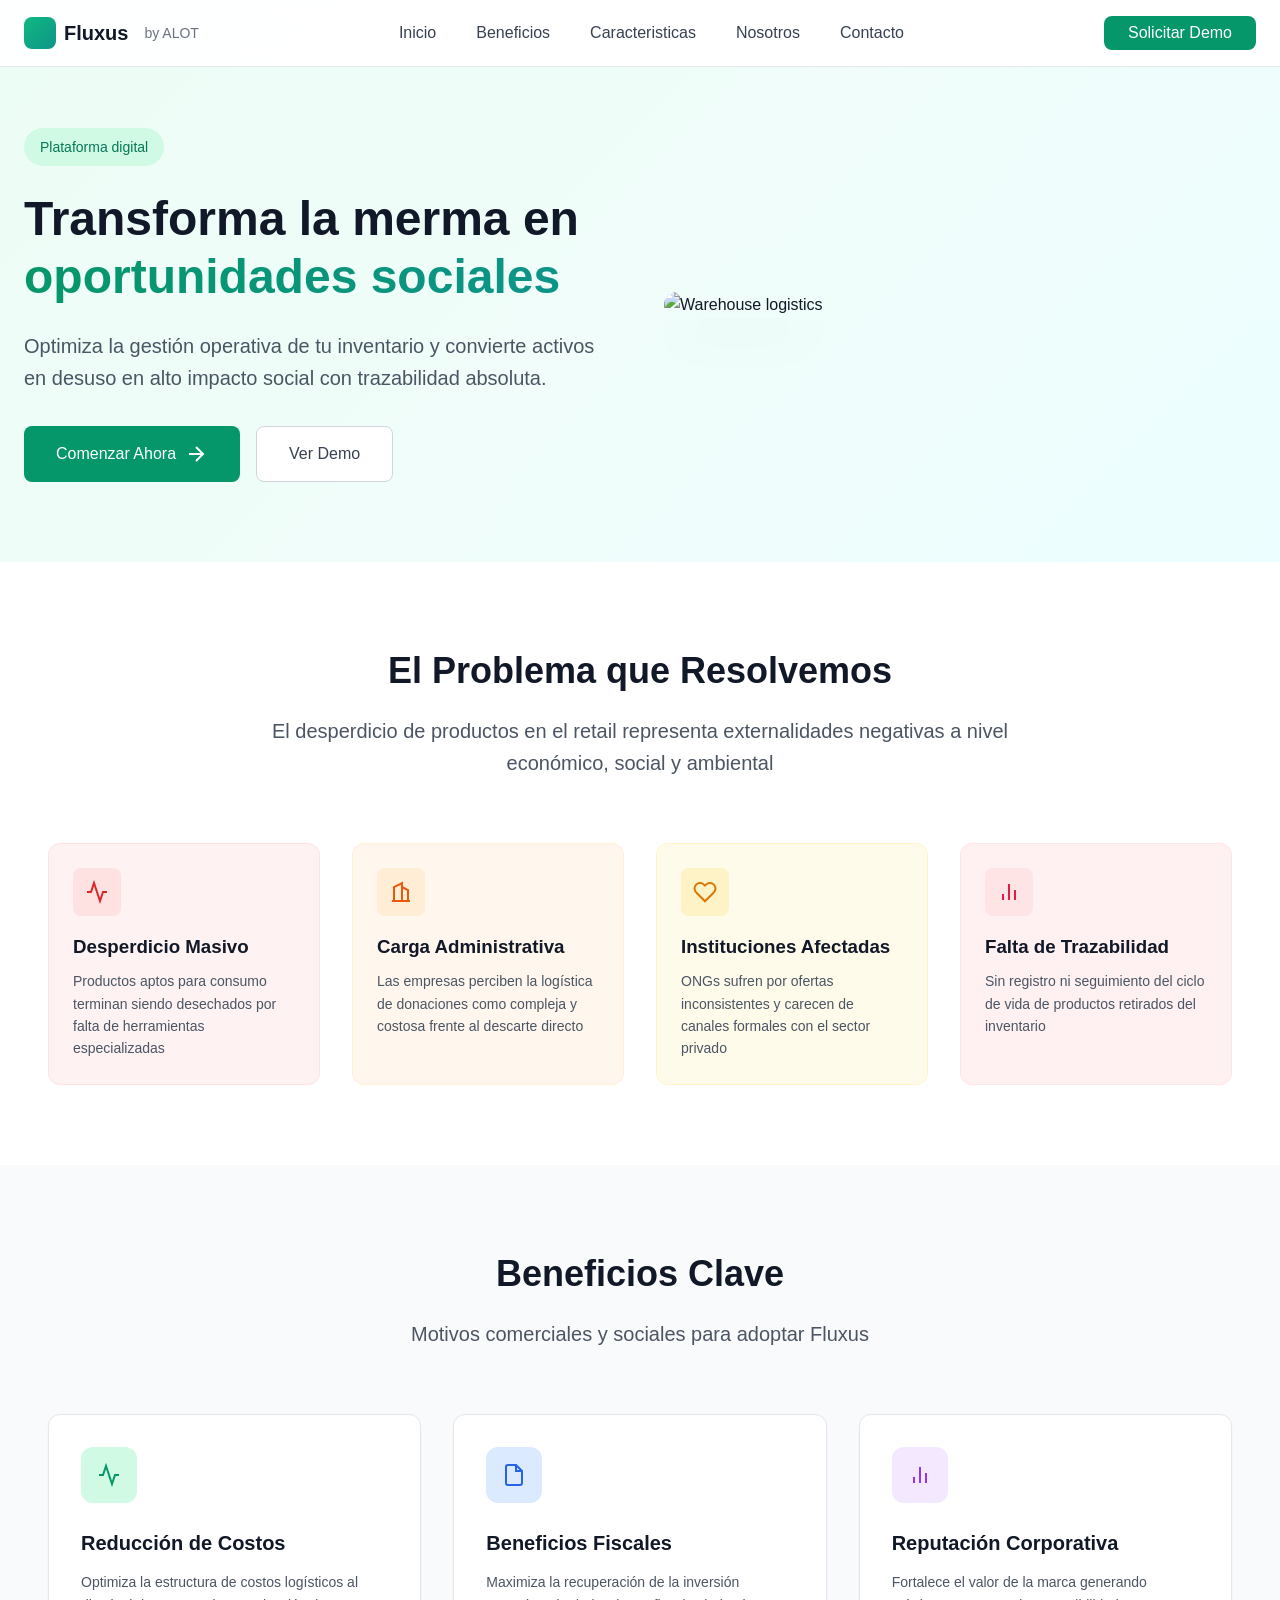
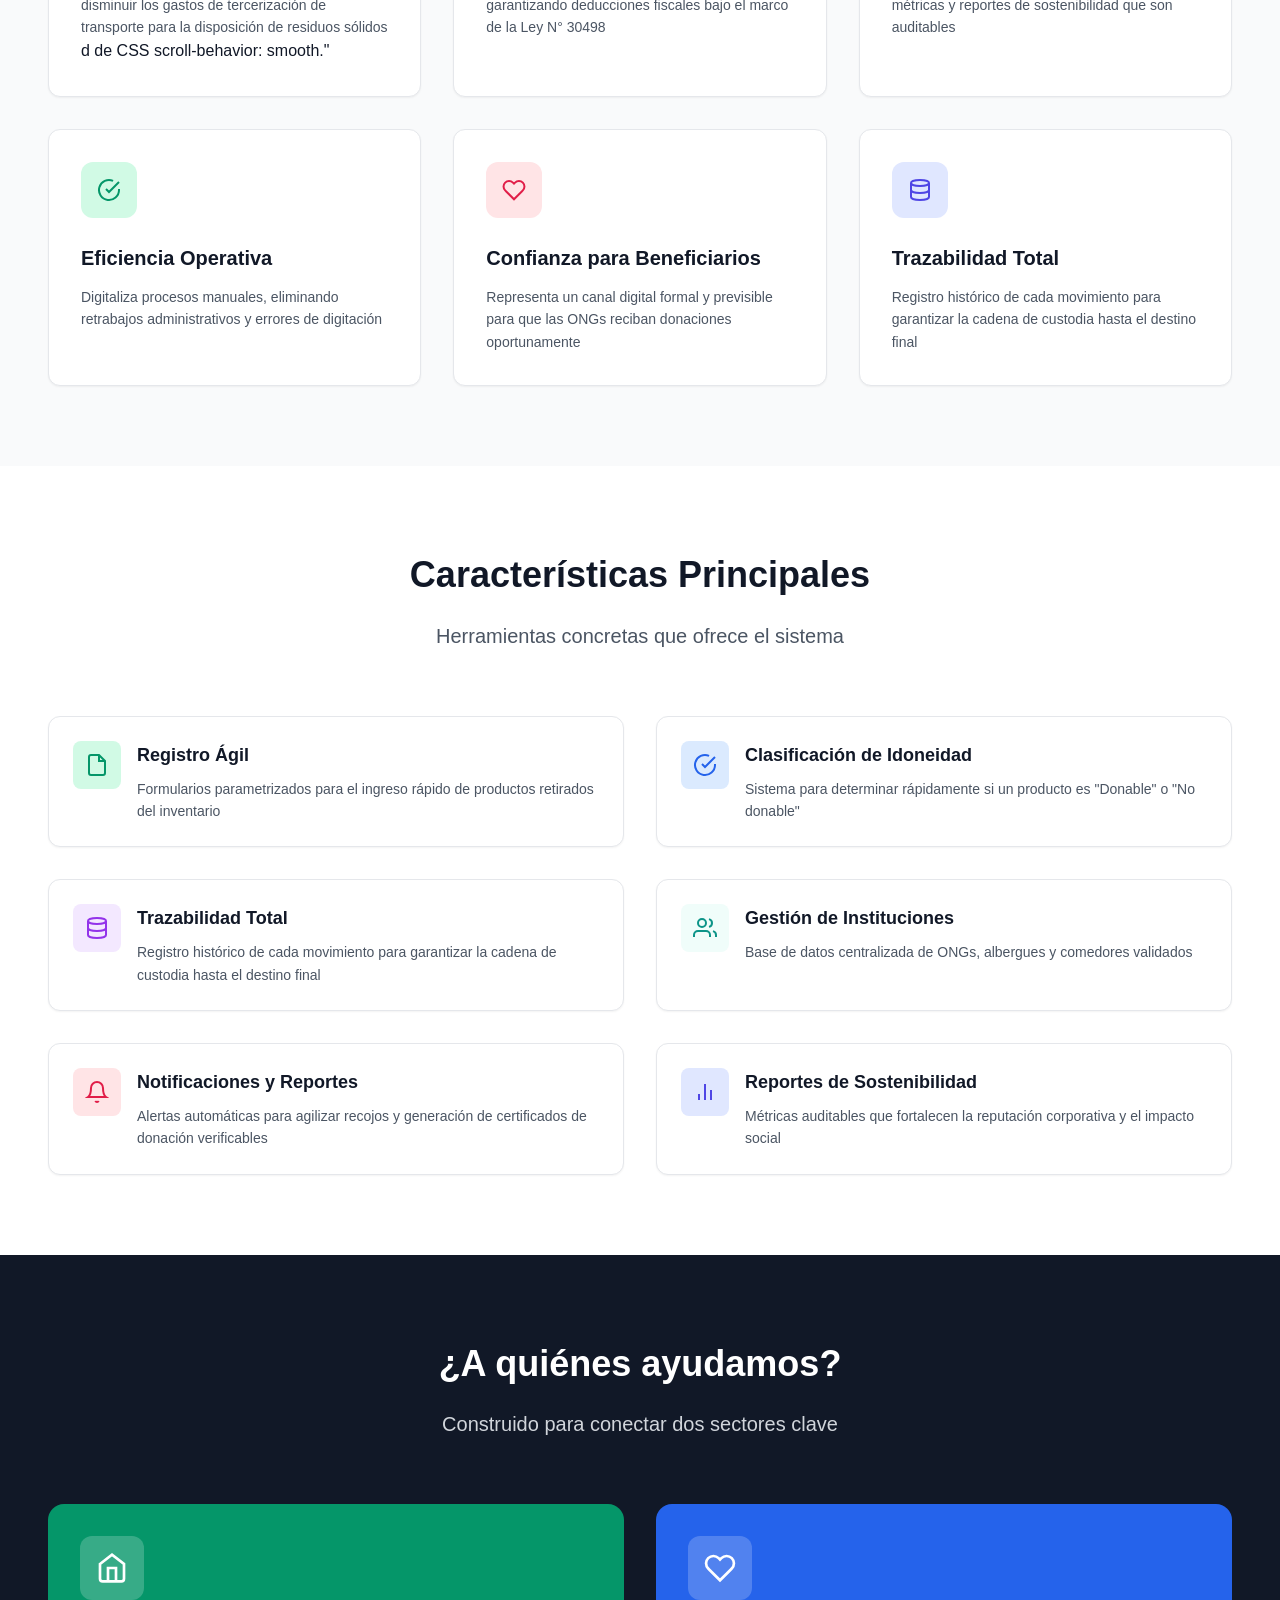
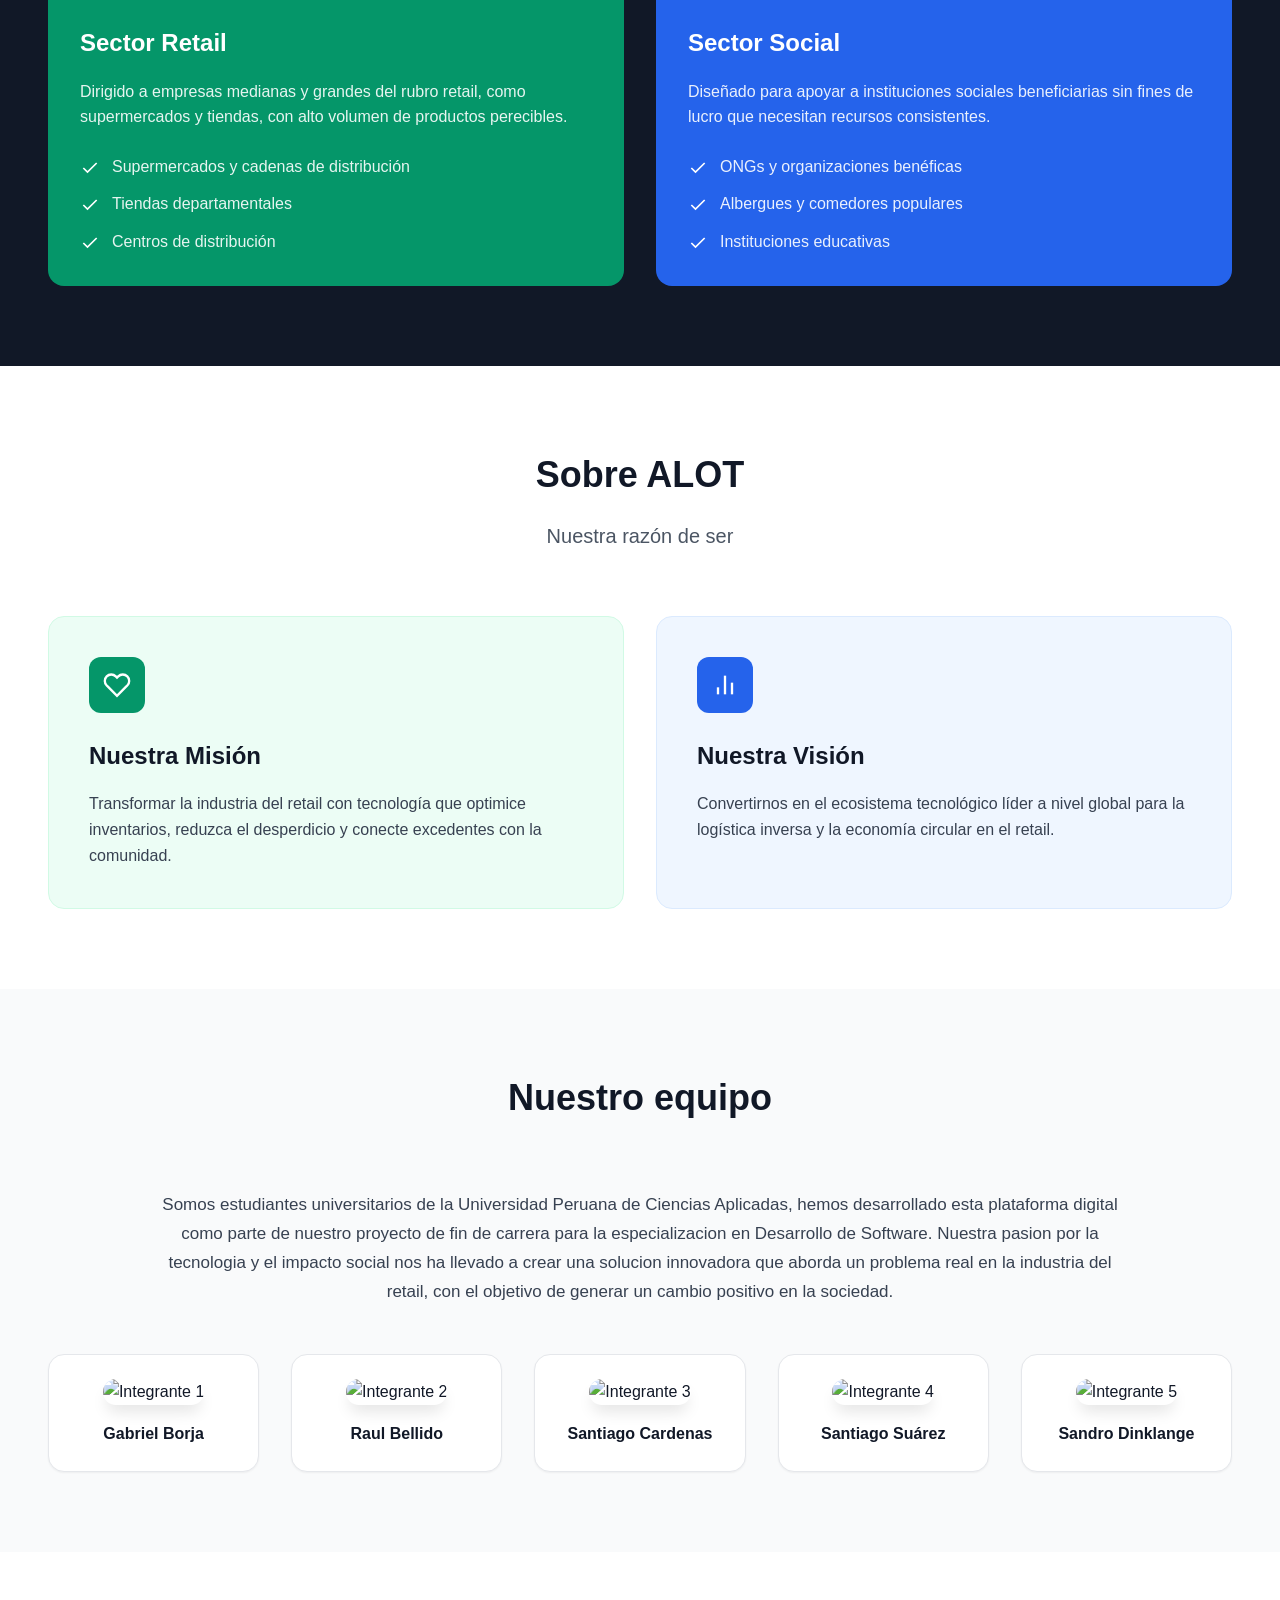
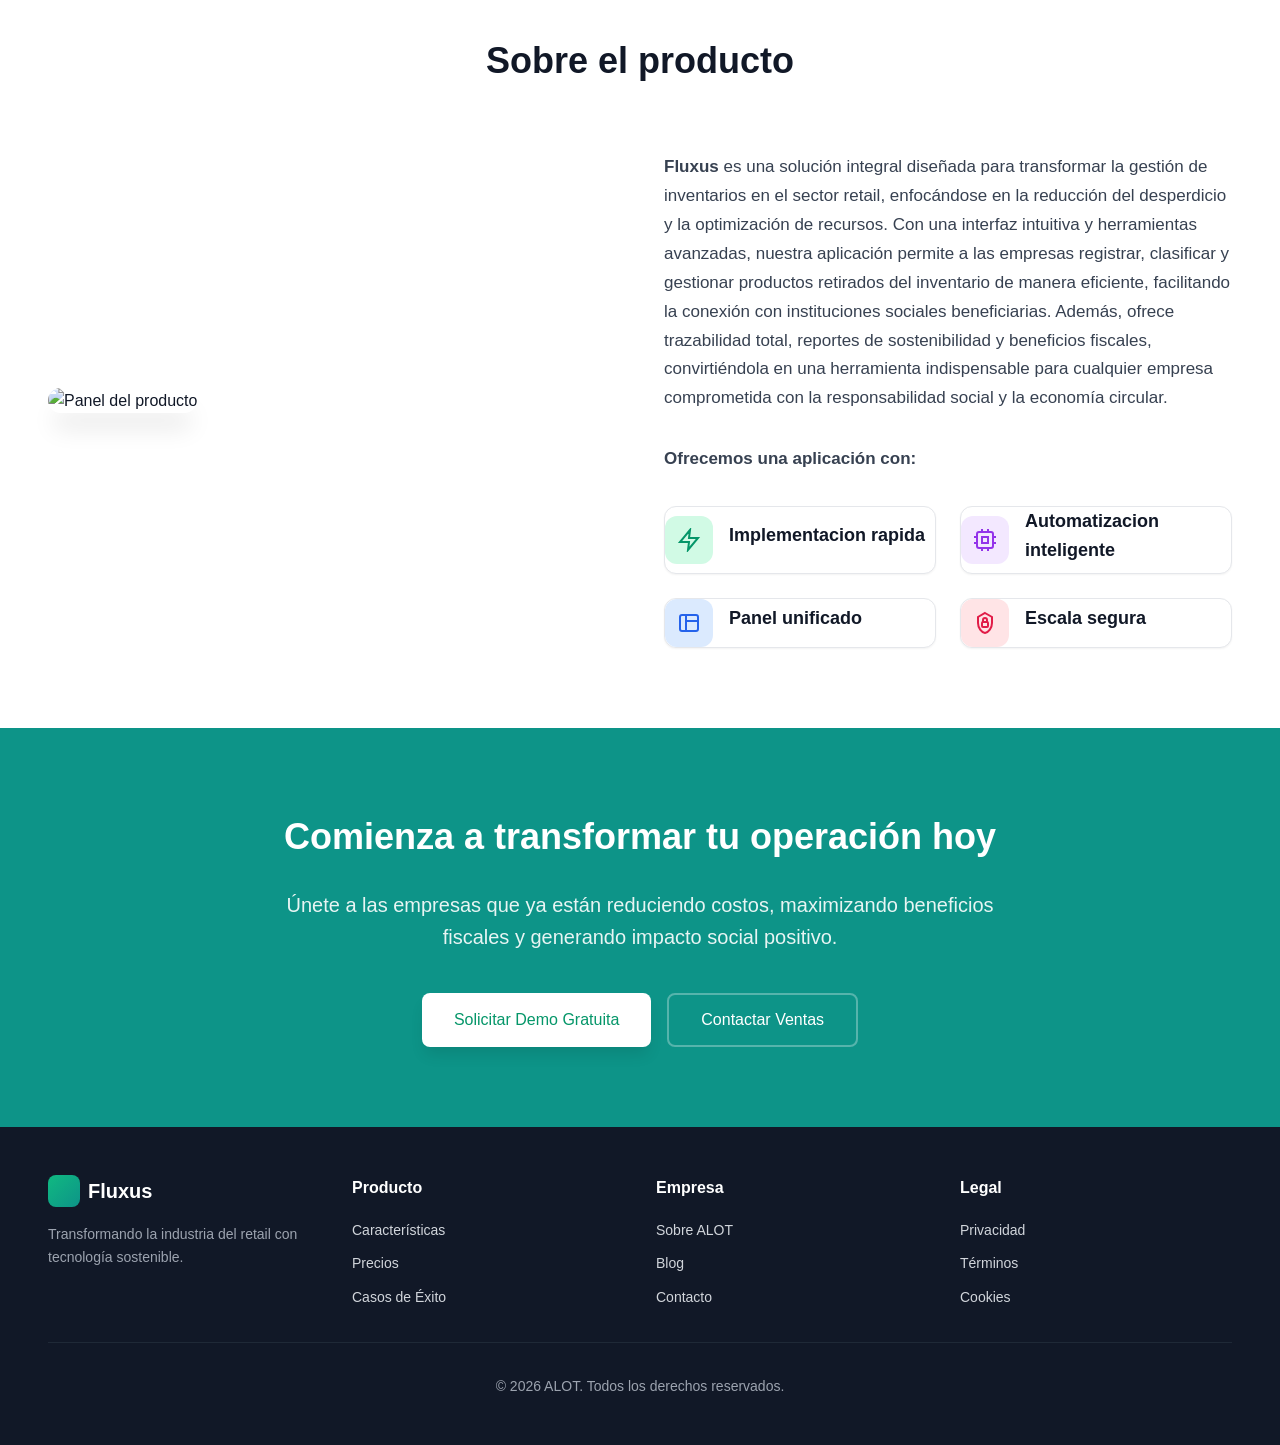
==== commit eeff24fe: "Update: Responsive navigation bar" ====
--- a/index.html
+++ b/index.html
@@ -5,7 +5,7 @@
     <meta name="viewport" content="width=device-width, initial-scale=1.0">
     <title>Fluxus - Plataforma Digital | ALOT</title>
     <meta name="description" content="Transforma la merma de inventario en oportunidades de alto impacto social con trazabilidad absoluta">
-    <link rel="stylesheet" href="styles.css">
+    <link rel="stylesheet" href="./styles.css">
 </head>
 <body>
     <header class="header">
@@ -16,14 +16,22 @@
                 <span class="logo-subtext">by ALOT</span>
             </div>
             <div class="nav-actions">
-                <ul class="nav-links">
+                <ul class="nav-links" id="primary-navigation">
                     <li><a href="#inicio">Inicio</a></li>
                     <li><a href="#beneficios">Beneficios</a></li>
                     <li><a href="#caracteristicas">Caracteristicas</a></li>
                     <li><a href="#alot">Nosotros</a></li>
                     <li><a href="#contacto">Contacto</a></li>
+                    <li class="nav-cta-item">
+                        <button class="btn btn-primary nav-cta-mobile" onclick="handleCTAClick('header-demo')">Solicitar Demo</button>
+                    </li>
                 </ul>
-                <button class="btn btn-primary" onclick="handleCTAClick('header-demo')">Solicitar Demo</button>
+            </div>
+            <div class="nav-controls">
+                <button class="btn btn-primary nav-cta" onclick="handleCTAClick('header-demo')">Solicitar Demo</button>
+                <button class="nav-toggle" type="button" aria-controls="primary-navigation" aria-expanded="false">
+                    <span class="nav-toggle-icon" aria-hidden="true"></span>
+                </button>
             </div>
         </nav>
     </header>
@@ -402,34 +410,34 @@
             </p>
             <div class="team-grid">
                 <div class="team-card">
-                    <img src="https://images.unsplash.com/photo-1506794778202-cad84cf45f1d?crop=entropy&cs=tinysrgb&fit=max&fm=jpg&w=400"
+                    <img src="./assets/borja.jpg"
                          alt="Integrante 1"
                          class="team-photo">
-                    <p class="team-name">Lorem ipsum</p>
+                    <p class="team-name">Gabriel Borja</p>
                 </div>
                 <div class="team-card">
-                    <img src="https://images.unsplash.com/photo-1524504388940-b1c1722653e1?crop=entropy&cs=tinysrgb&fit=max&fm=jpg&w=400"
+                    <img src="./assets/bellido.png"
                          alt="Integrante 2"
                          class="team-photo">
-                    <p class="team-name">Lorem ipsum</p>
+                    <p class="team-name">Raul Bellido</p>
                 </div>
                 <div class="team-card">
-                    <img src="https://images.unsplash.com/photo-1500648767791-00dcc994a43e?crop=entropy&cs=tinysrgb&fit=max&fm=jpg&w=400"
+                    <img src="./assets/cardenas.jpg"
                          alt="Integrante 3"
                          class="team-photo">
-                    <p class="team-name">Lorem ipsum</p>
+                    <p class="team-name">Santiago Cardenas</p>
                 </div>
                 <div class="team-card">
-                    <img src="https://images.unsplash.com/photo-1524504388940-b1c1722653e1?crop=entropy&cs=tinysrgb&fit=max&fm=jpg&w=400"
+                    <img src="./assets/suarez.jpg"
                          alt="Integrante 4"
                          class="team-photo">
-                    <p class="team-name">Lorem ipsum</p>
+                    <p class="team-name">Santiago Suárez</p>
                 </div>
                 <div class="team-card">
-                    <img src="https://images.unsplash.com/photo-1506794778202-cad84cf45f1d?crop=entropy&cs=tinysrgb&fit=max&fm=jpg&w=400"
+                    <img src="./assets/dinklange.jpg"
                          alt="Integrante 5"
                          class="team-photo">
-                    <p class="team-name">Lorem ipsum</p>
+                    <p class="team-name">Sandro Dinklange</p>
                 </div>
             </div>
         </div>
@@ -577,6 +585,6 @@
         </div>
     </footer>
 
-    <script src="script.js"></script>
+    <script src="./script.js"></script>
 </body>
-</html>+</html>
--- a/styles.css
+++ b/styles.css
@@ -152,6 +152,76 @@
     margin-left: auto;
 }
 
+.nav-controls {
+    display: flex;
+    align-items: center;
+    gap: var(--spacing-3);
+    margin-left: auto;
+}
+
+.nav-cta {
+    white-space: nowrap;
+}
+
+.nav-cta-item {
+    display: none;
+}
+
+.nav-cta-mobile {
+    width: 100%;
+    justify-content: center;
+}
+
+.nav-toggle {
+    display: none;
+    align-items: center;
+    gap: var(--spacing-2);
+    padding: var(--spacing-2) var(--spacing-3);
+    border-radius: 9999px;
+    border: 1px solid var(--gray-200);
+    background: white;
+    color: var(--gray-700);
+    font-weight: 600;
+    cursor: pointer;
+    transition: var(--transition-all);
+}
+
+.nav-toggle:hover,
+.nav-toggle:focus-visible {
+    border-color: var(--emerald-600);
+    color: var(--emerald-700);
+    outline: none;
+}
+
+.nav-toggle-icon {
+    width: 1.25rem;
+    height: 0.125rem;
+    background: currentColor;
+    border-radius: 9999px;
+    position: relative;
+    transition: var(--transition-all);
+}
+
+.nav-toggle-icon::before,
+.nav-toggle-icon::after {
+    content: "";
+    position: absolute;
+    left: 0;
+    width: 100%;
+    height: 0.125rem;
+    background: currentColor;
+    border-radius: 9999px;
+    transition: var(--transition-all);
+}
+
+.nav-toggle-icon::before {
+    top: -0.35rem;
+}
+
+.nav-toggle-icon::after {
+    top: 0.35rem;
+}
+
 .nav-links {
     list-style: none;
     display: flex;
@@ -175,6 +245,10 @@
     color: var(--emerald-700);
     background: var(--emerald-50);
     outline: none;
+}
+
+.nav-links a:focus-visible {
+    box-shadow: 0 0 0 2px rgba(16, 185, 129, 0.25);
 }
 
 
@@ -871,4 +945,87 @@
     .footer-grid {
         grid-template-columns: repeat(4, 1fr);
     }
-}+}
+
+@media (max-width: 954px) {
+    .nav-container {
+        flex-wrap: wrap;
+        align-items: center;
+        max-height: 65px;
+
+    }
+
+    .nav-toggle {
+        display: inline-flex;
+    }
+
+    .nav-logo {
+        order: 1;
+    }
+
+    .nav-controls {
+        order: 2;
+        margin-left: auto;
+        
+    }
+
+    .nav-actions {
+        order: 3;
+        width: 100%;
+        flex-direction: column;
+        align-items: stretch;
+        margin-left: 0;
+        gap: var(--spacing-4);
+    }
+
+    .nav-links {
+        text-align: center;
+        width: 100%;
+        flex-direction: column;
+        align-items: stretch;
+        gap: var(--spacing-2);
+        background: white;
+        border: 1px solid transparent;
+        border-radius: 1rem;
+        padding: 0;
+        box-shadow: none;
+        max-height: 0;
+        opacity: 0;
+        transform: translateY(-0.5rem);
+        overflow: hidden;
+        pointer-events: none;
+        transition: max-height 0.35s ease, opacity 0.3s ease, transform 0.3s ease;
+    }
+
+    .nav-links.is-open {
+        max-height: 22rem;
+        opacity: 1;
+        transform: translateY(0);
+        pointer-events: auto;
+        padding: var(--spacing-3);
+        border-color: var(--gray-200);
+        box-shadow: var(--shadow-md);
+    }
+
+    .nav-links a {
+        width: 100%;
+        justify-content: flex-start;
+        border-radius: 0.75rem;
+    }
+
+    .nav-actions .btn {
+        
+        width: 100%;
+        justify-content: center;
+    }
+}
+
+@media (max-width: 463px) {
+    .nav-controls .nav-cta {
+        display: none;
+    }
+
+    .nav-cta-item {
+        display: block;
+    }
+}
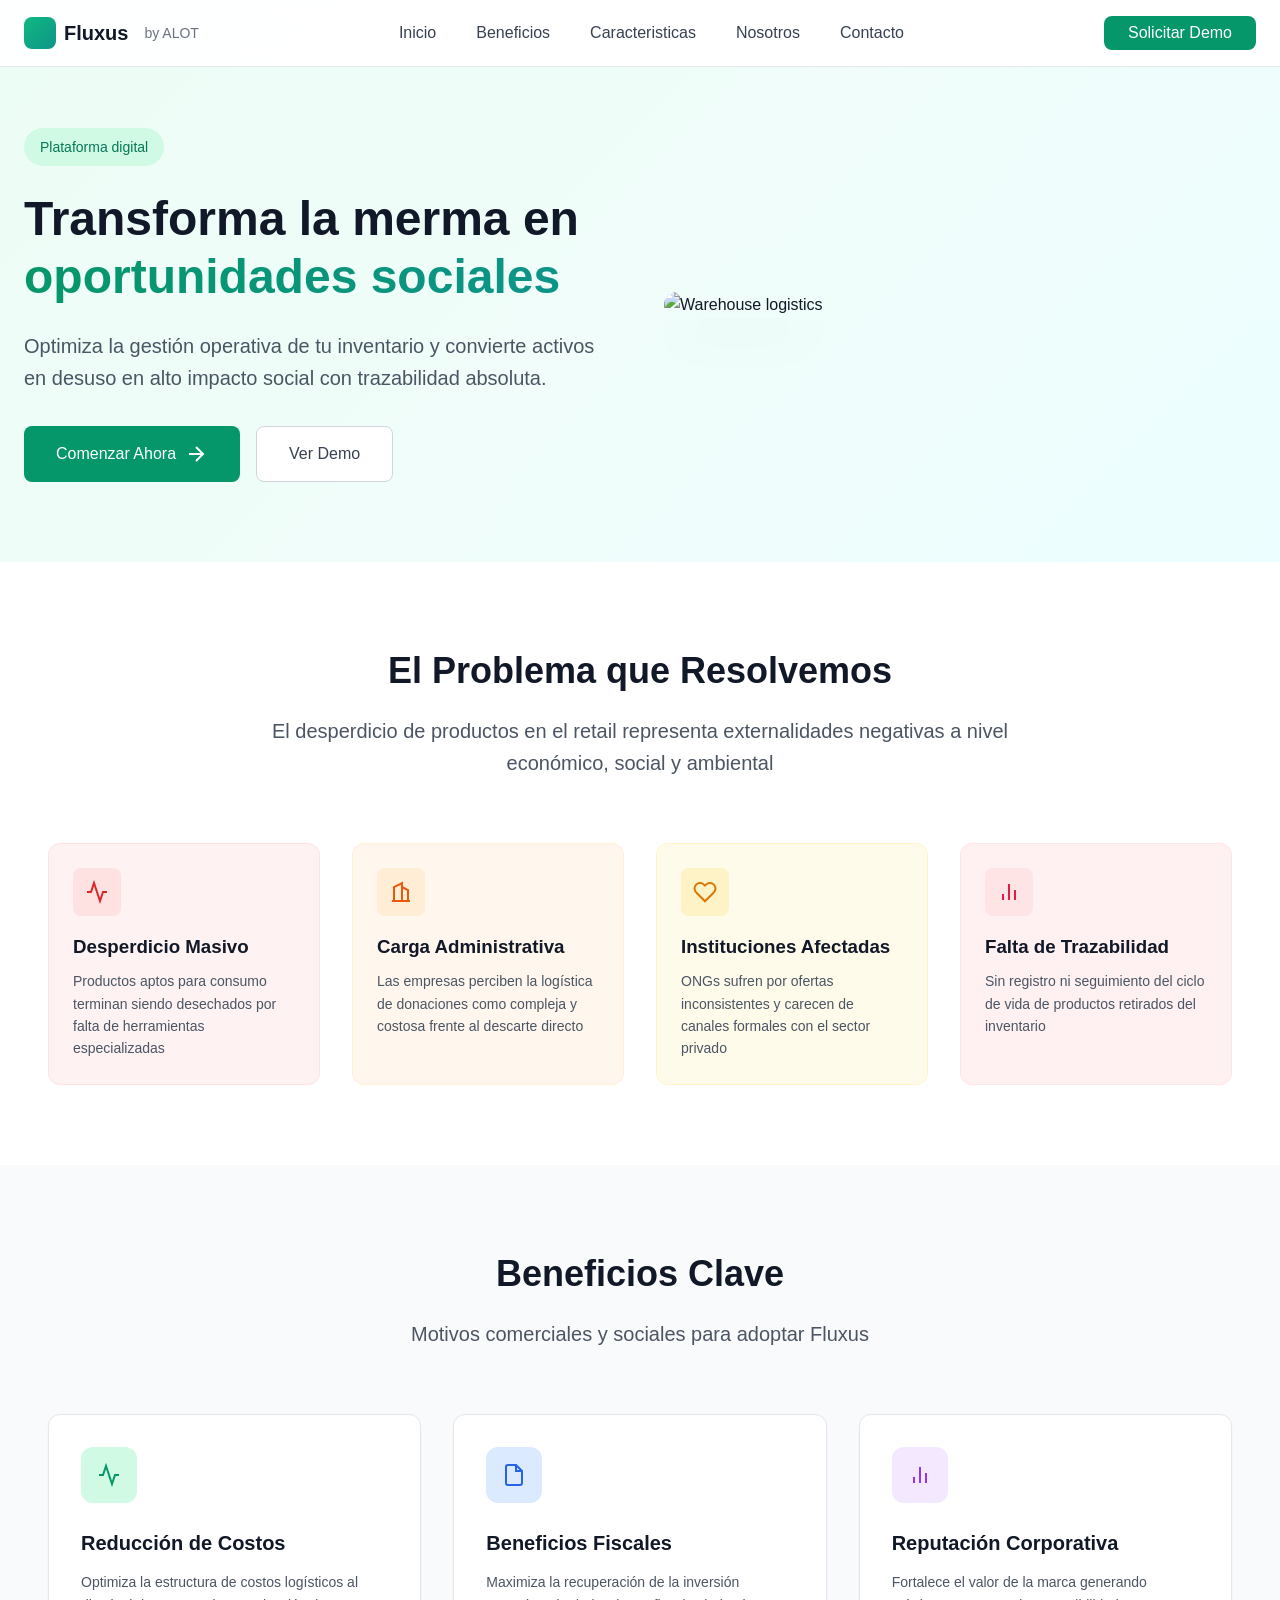
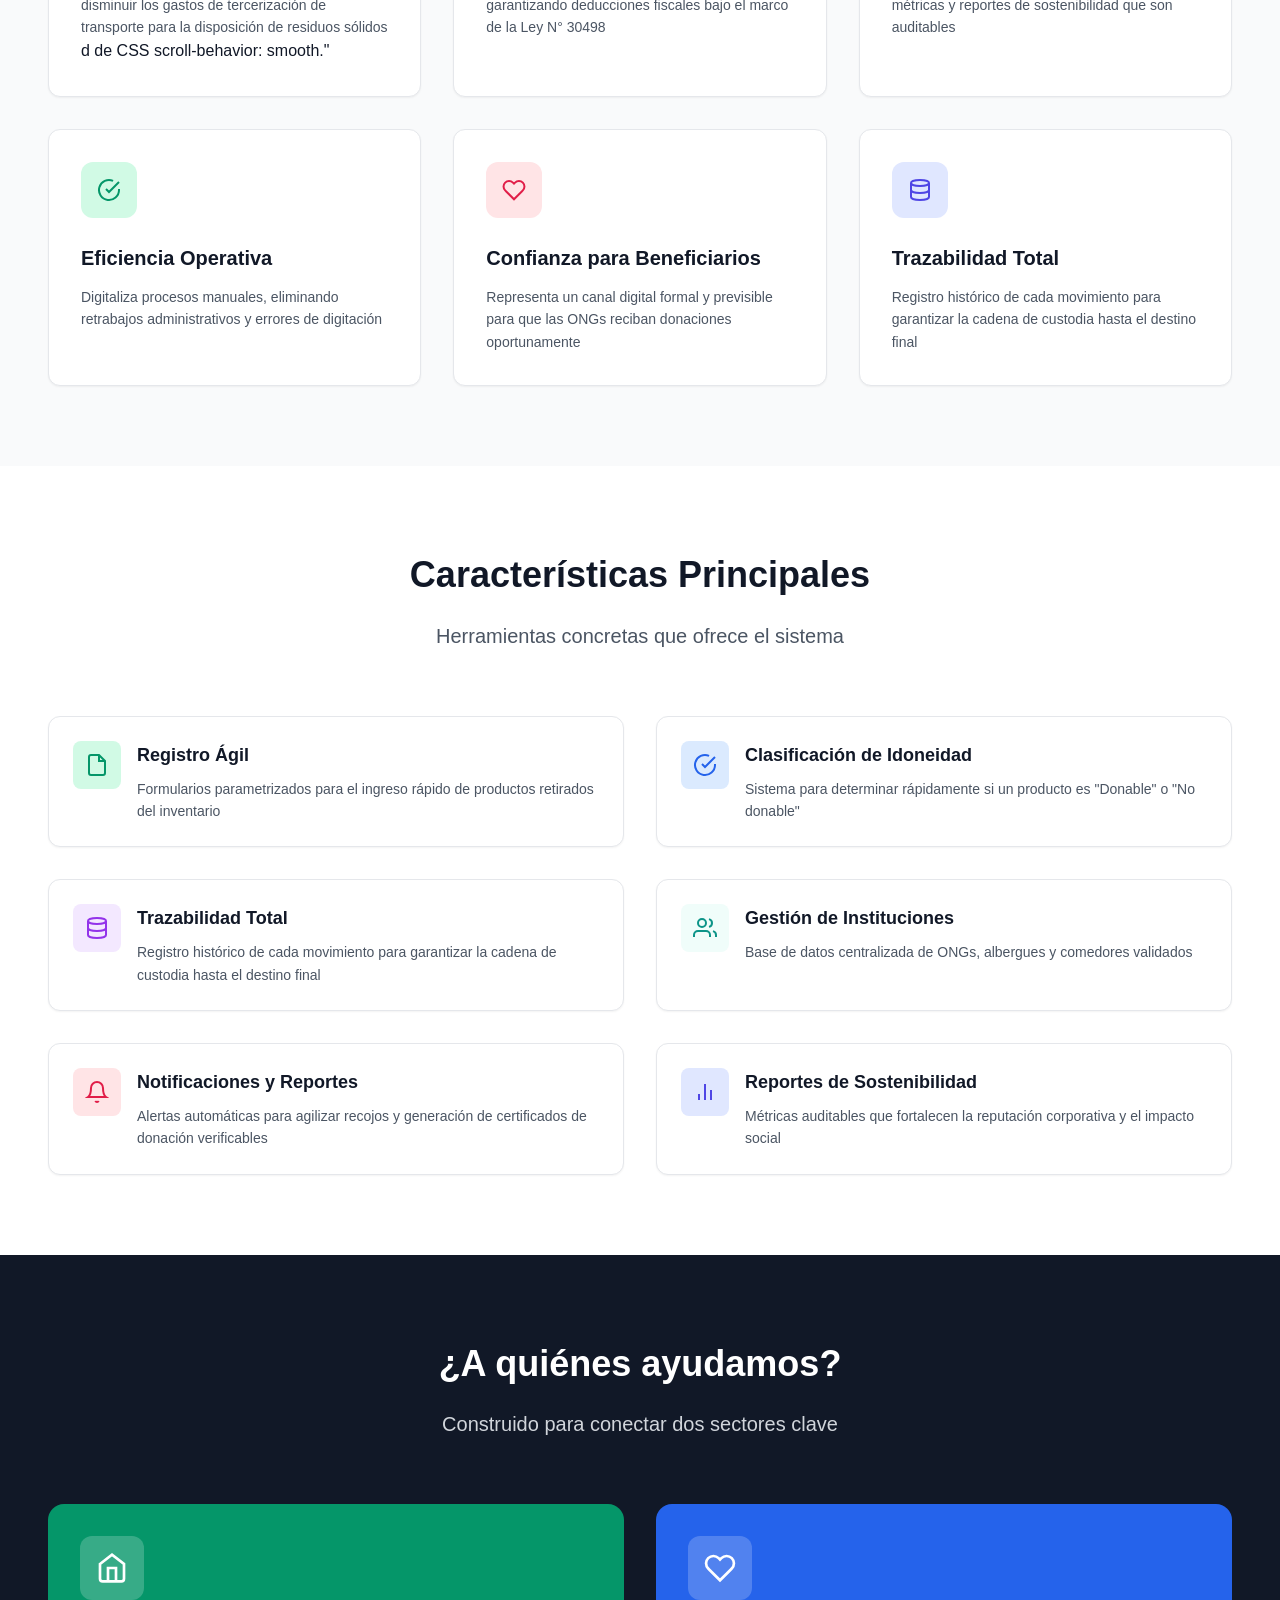
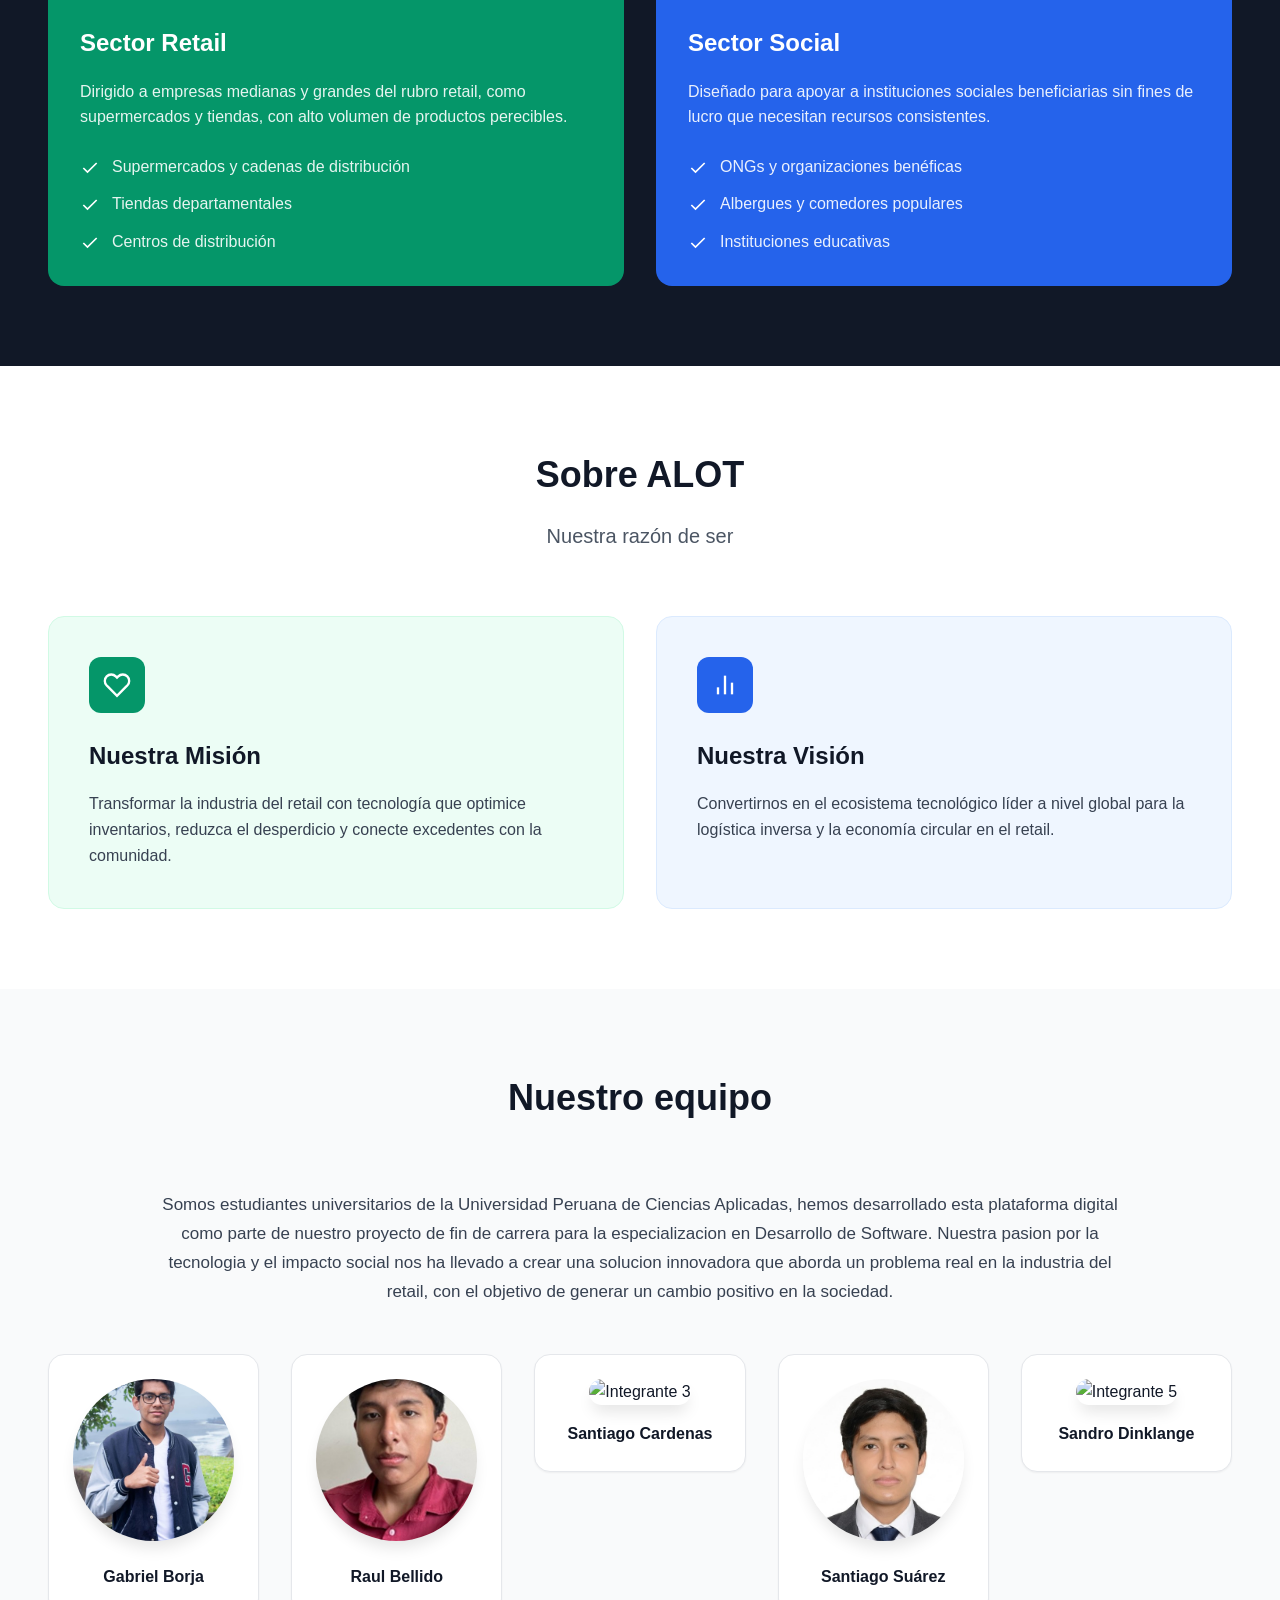
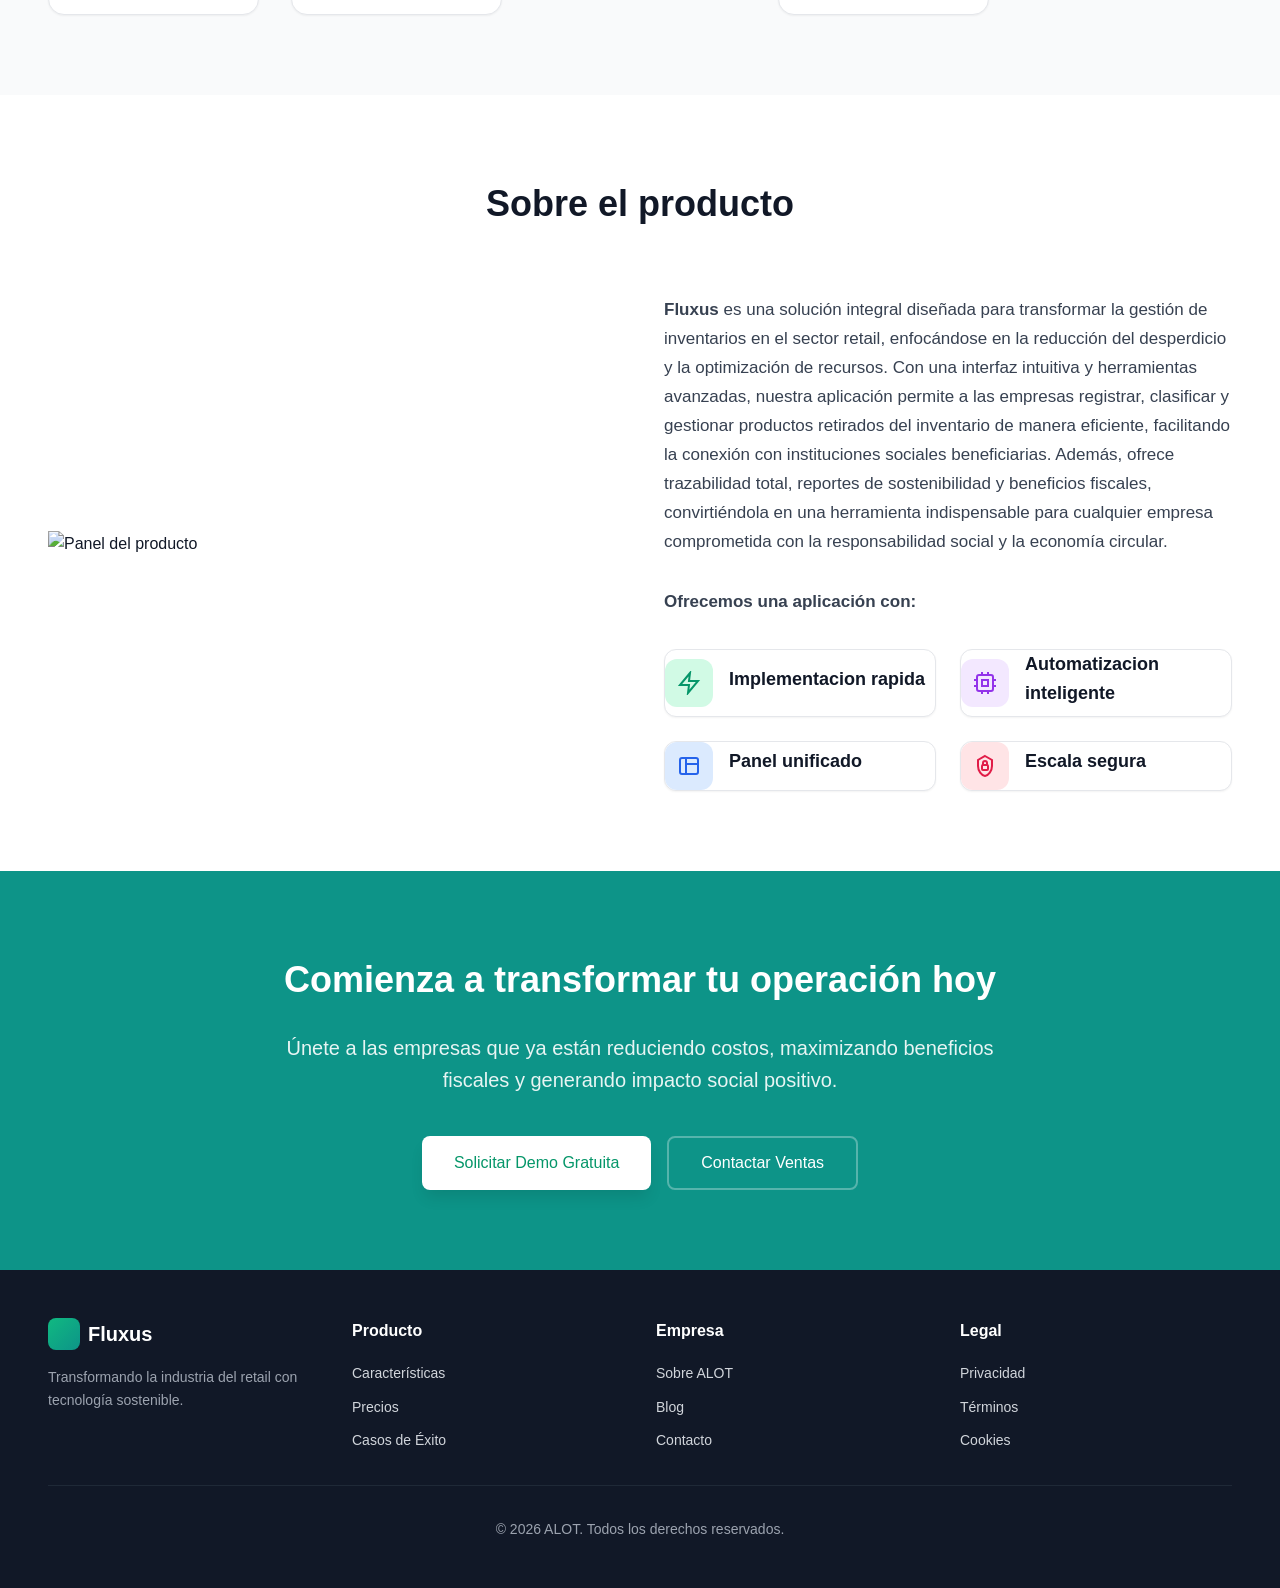
==== commit 36edb574: "Add: Images" ====
--- a/index.html
+++ b/index.html
@@ -422,7 +422,7 @@
                     <p class="team-name">Raul Bellido</p>
                 </div>
                 <div class="team-card">
-                    <img src="./assets/cardenas.jpg"
+                    <img src="./assets/cardenas.png"
                          alt="Integrante 3"
                          class="team-photo">
                     <p class="team-name">Santiago Cardenas</p>
@@ -434,7 +434,7 @@
                     <p class="team-name">Santiago Suárez</p>
                 </div>
                 <div class="team-card">
-                    <img src="./assets/dinklange.jpg"
+                    <img src="./assets/dinklange.png"
                          alt="Integrante 5"
                          class="team-photo">
                     <p class="team-name">Sandro Dinklange</p>
@@ -451,7 +451,7 @@
 
             <div class="split-grid reverse">
                 <div class="split-image">
-                    <img src="https://images.unsplash.com/photo-1553877522-43269d4ea984?crop=entropy&cs=tinysrgb&fit=max&fm=jpg&w=900"
+                    <img src="./assets/fluxus.png"
                          alt="Panel del producto"
                          class="image-rounded">
                 </div>
--- a/styles.css
+++ b/styles.css
@@ -368,8 +368,7 @@
 }
 
 .image-rounded {
-    border-radius: 1rem;
-    box-shadow: var(--shadow-2xl);
+
     width: 100%;
     height: auto;
 }
@@ -712,11 +711,11 @@
     line-height: 1.7;
 }
 
-.split-image img {
+.split-image img {    
     width: 100%;
     height: auto;
-    border-radius: 1rem;
-    box-shadow: var(--shadow-xl);
+
+    
 }
 
 .team-text {
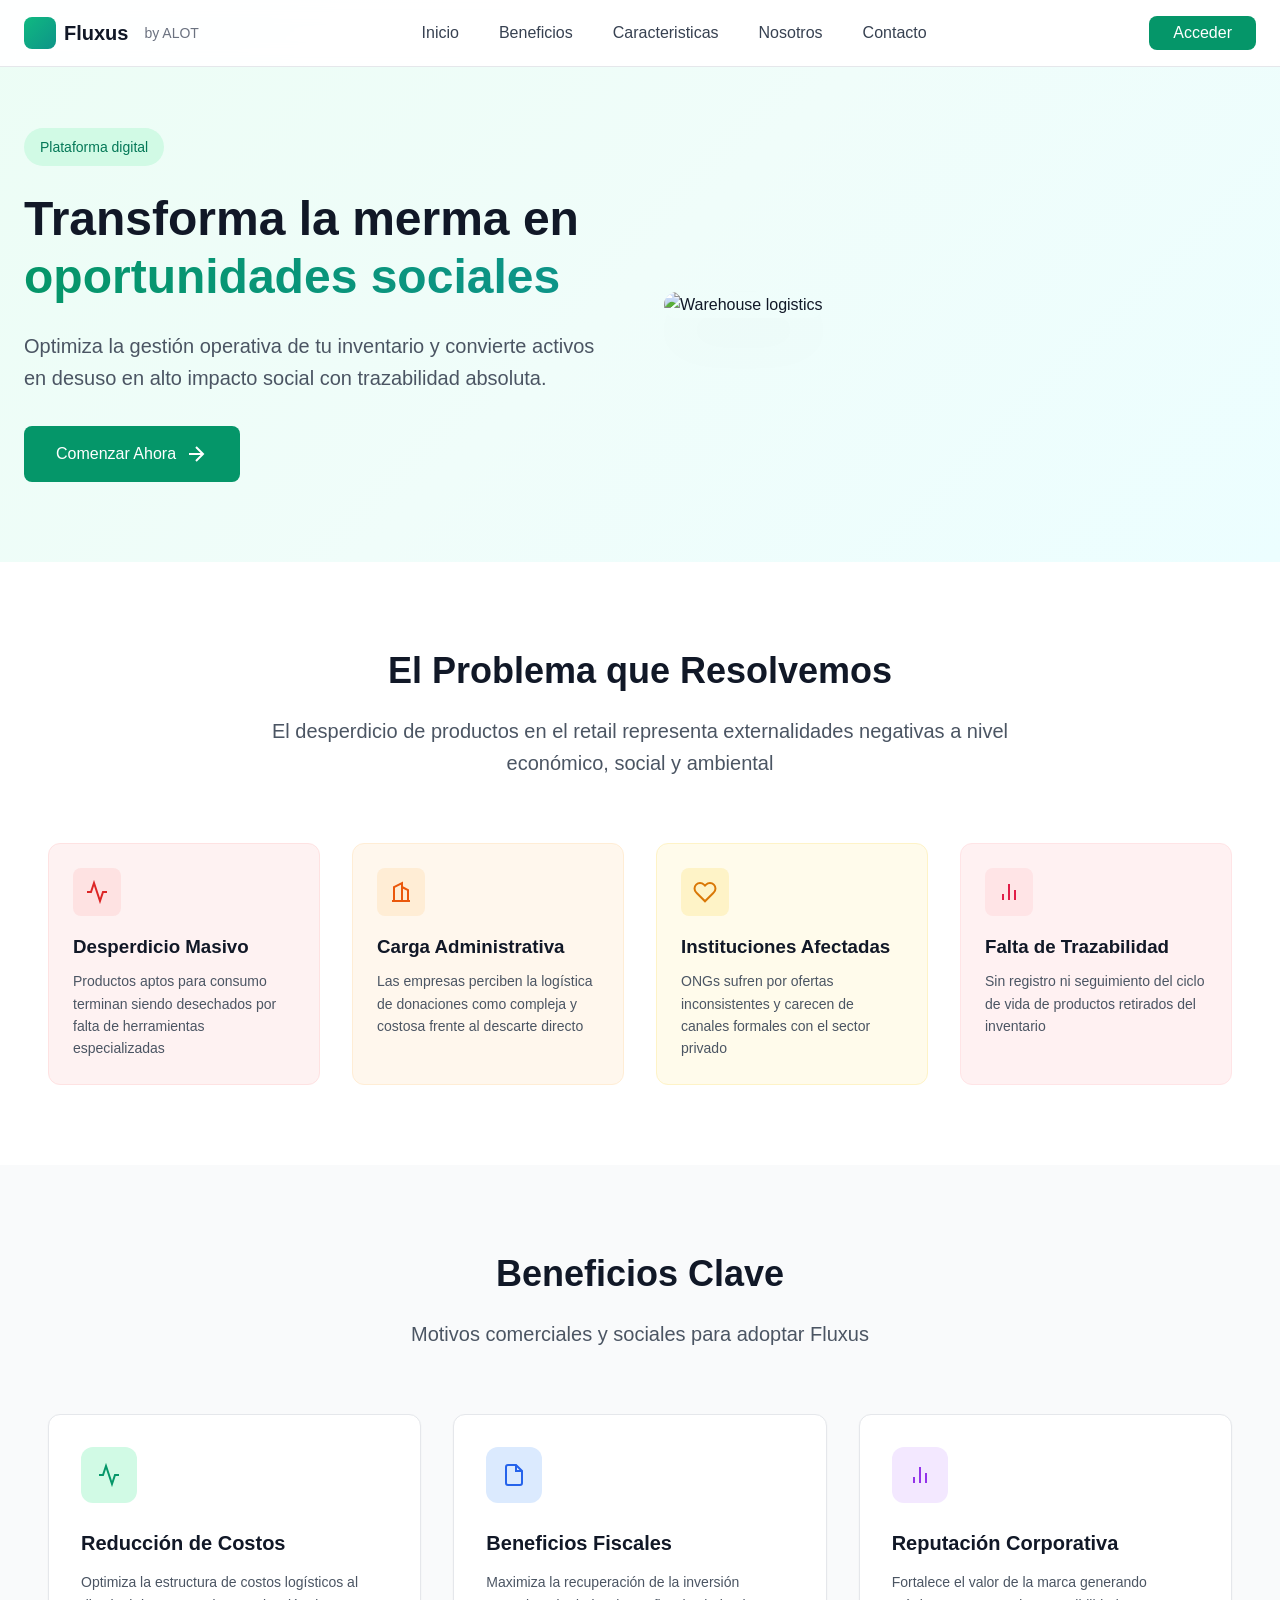
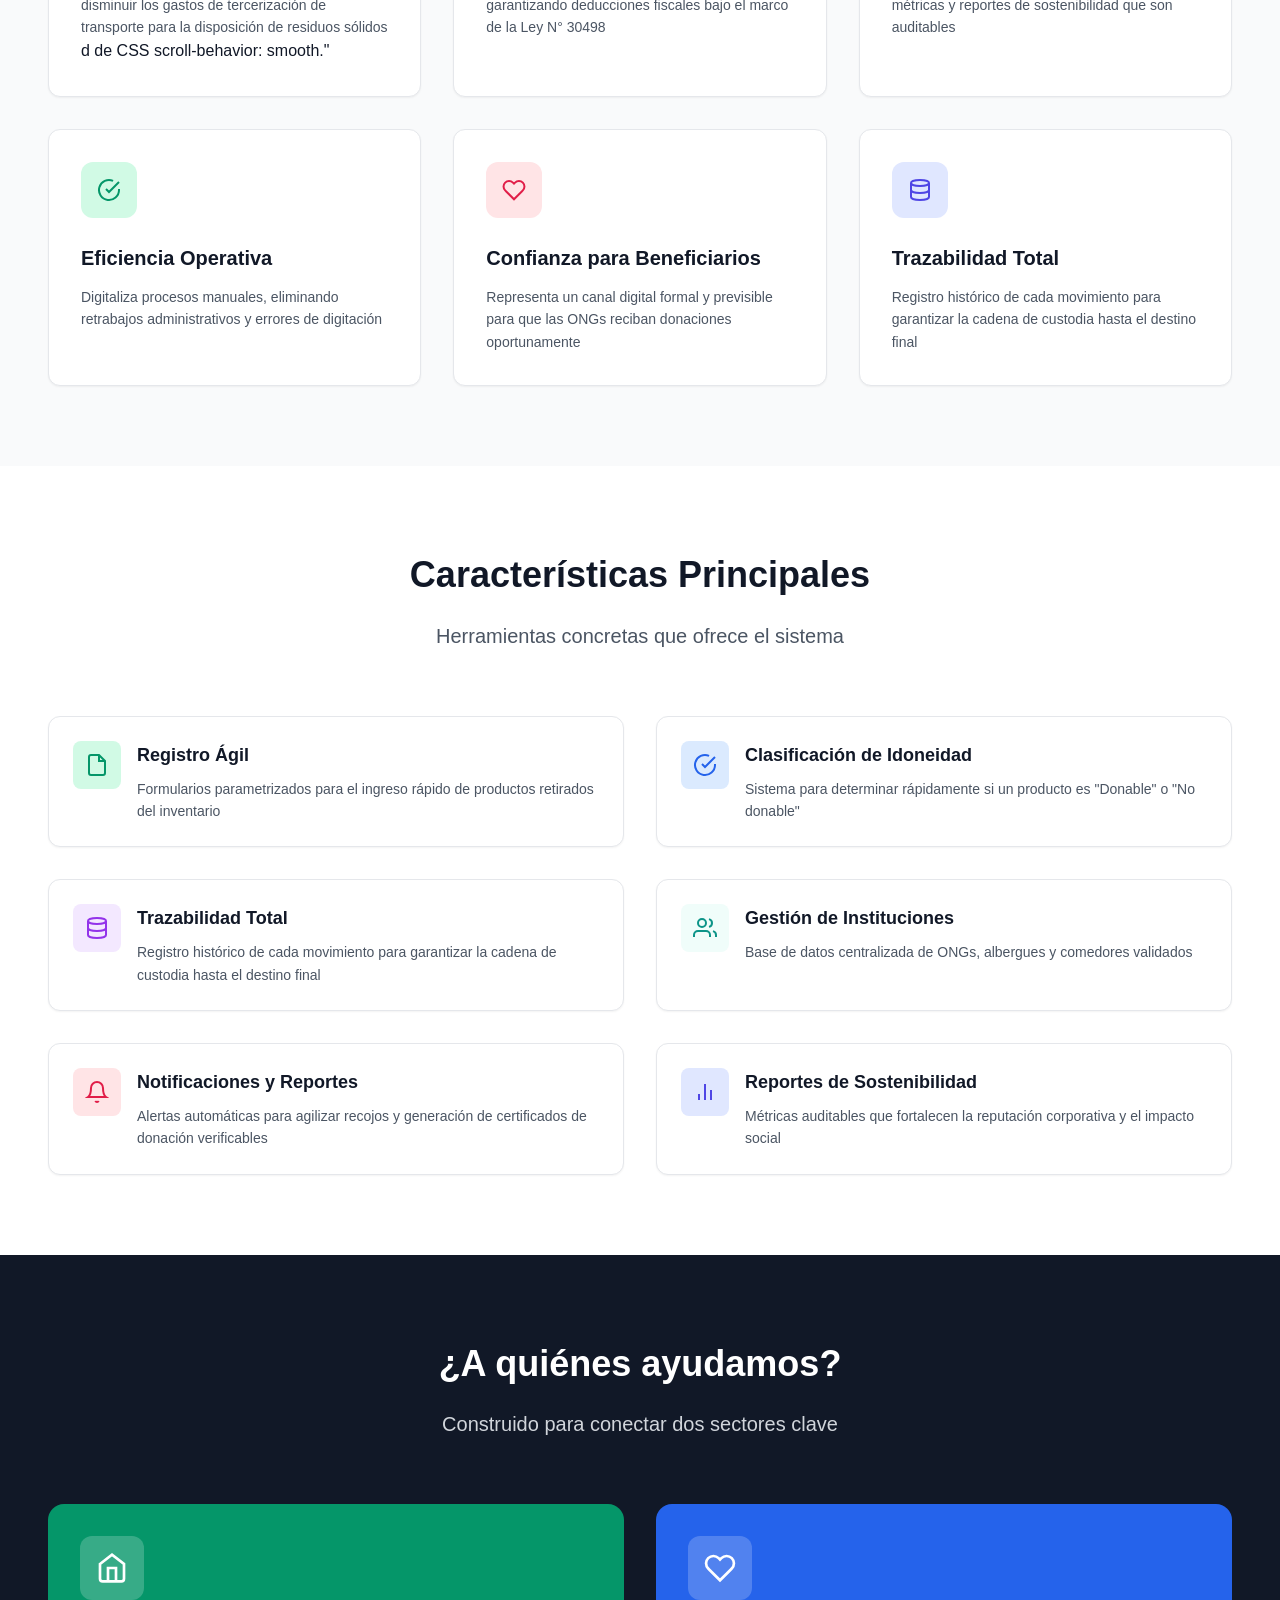
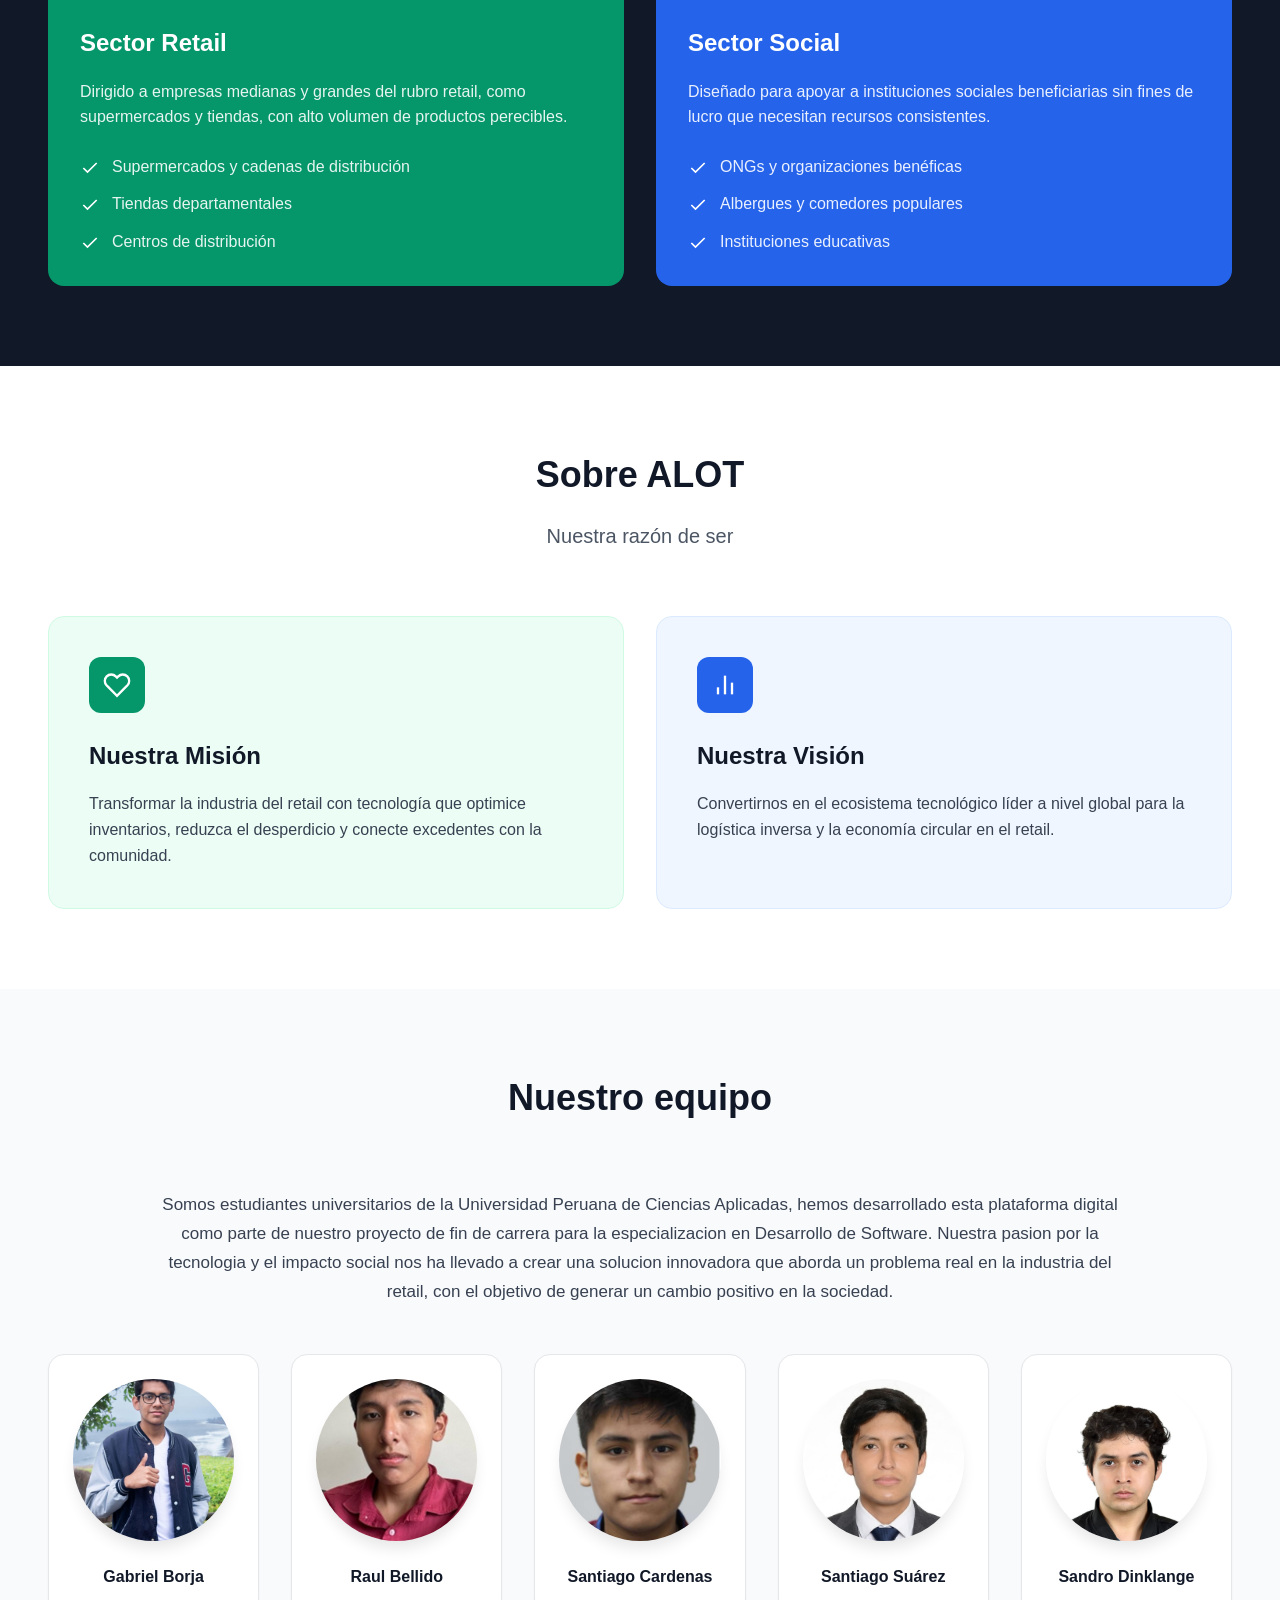
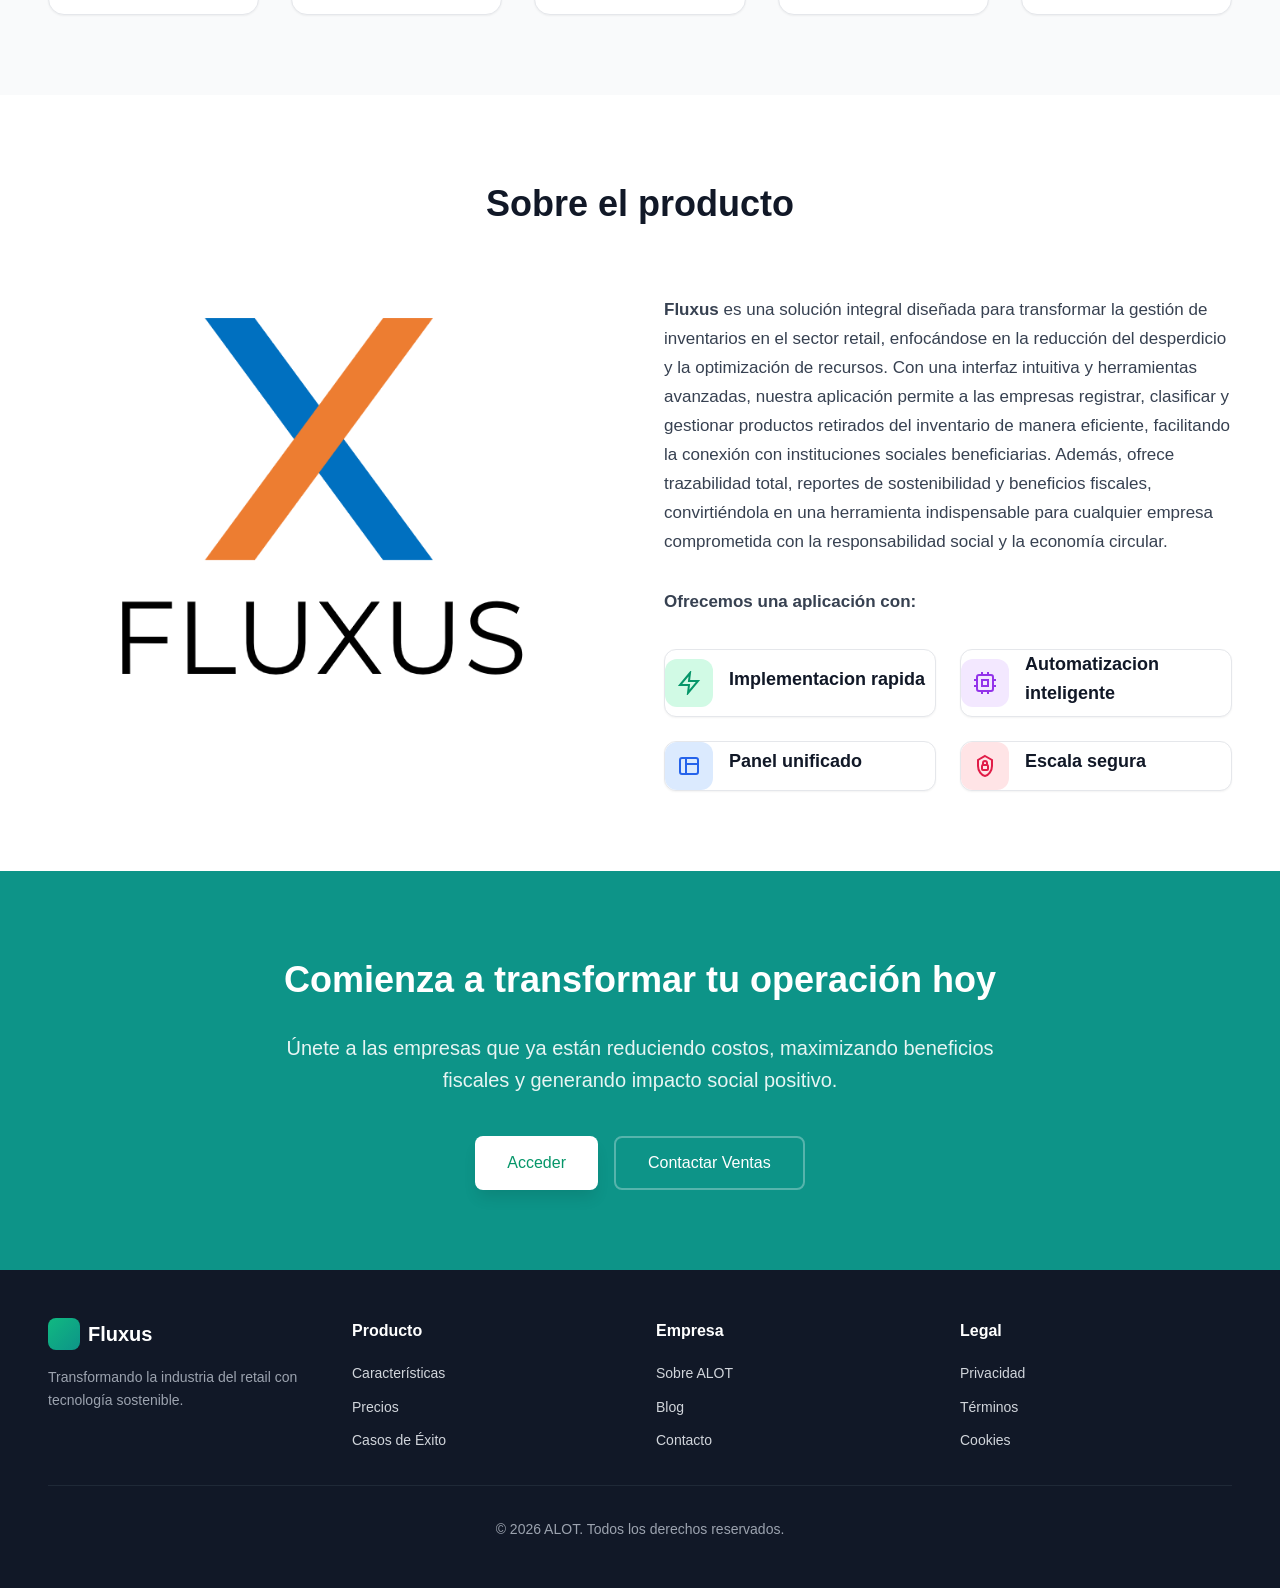
==== commit e080bb88: "Update: Texts saying 'Demo'" ====
--- a/index.html
+++ b/index.html
@@ -23,12 +23,12 @@
                     <li><a href="#alot">Nosotros</a></li>
                     <li><a href="#contacto">Contacto</a></li>
                     <li class="nav-cta-item">
-                        <button class="btn btn-primary nav-cta-mobile" onclick="handleCTAClick('header-demo')">Solicitar Demo</button>
+                        <button class="btn btn-primary nav-cta-mobile" onclick="handleCTAClick('header-demo')">Acceder</button>
                     </li>
                 </ul>
             </div>
             <div class="nav-controls">
-                <button class="btn btn-primary nav-cta" onclick="handleCTAClick('header-demo')">Solicitar Demo</button>
+                <button class="btn btn-primary nav-cta" onclick="handleCTAClick('header-demo')">Acceder</button>
                 <button class="nav-toggle" type="button" aria-controls="primary-navigation" aria-expanded="false">
                     <span class="nav-toggle-icon" aria-hidden="true"></span>
                 </button>
@@ -54,7 +54,6 @@
                             <path d="M5 12h14M12 5l7 7-7 7"/>
                         </svg>
                     </button>
-                    <button class="btn btn-secondary btn-large" onclick="handleCTAClick('hero-demo')">Ver Demo</button>
                 </div>
             </div>
             <div class="hero-image fade-in">
@@ -532,7 +531,7 @@
                 Únete a las empresas que ya están reduciendo costos, maximizando beneficios fiscales y generando impacto social positivo.
             </p>
             <div class="cta-buttons">
-                <button class="btn btn-white btn-large" onclick="handleCTAClick('cta-demo')">Solicitar Demo Gratuita</button>
+                <button class="btn btn-white btn-large" onclick="handleCTAClick('cta-demo')">Acceder</button>
                 <button class="btn btn-outline btn-large" onclick="handleCTAClick('cta-sales')">Contactar Ventas</button>
             </div>
         </div>
